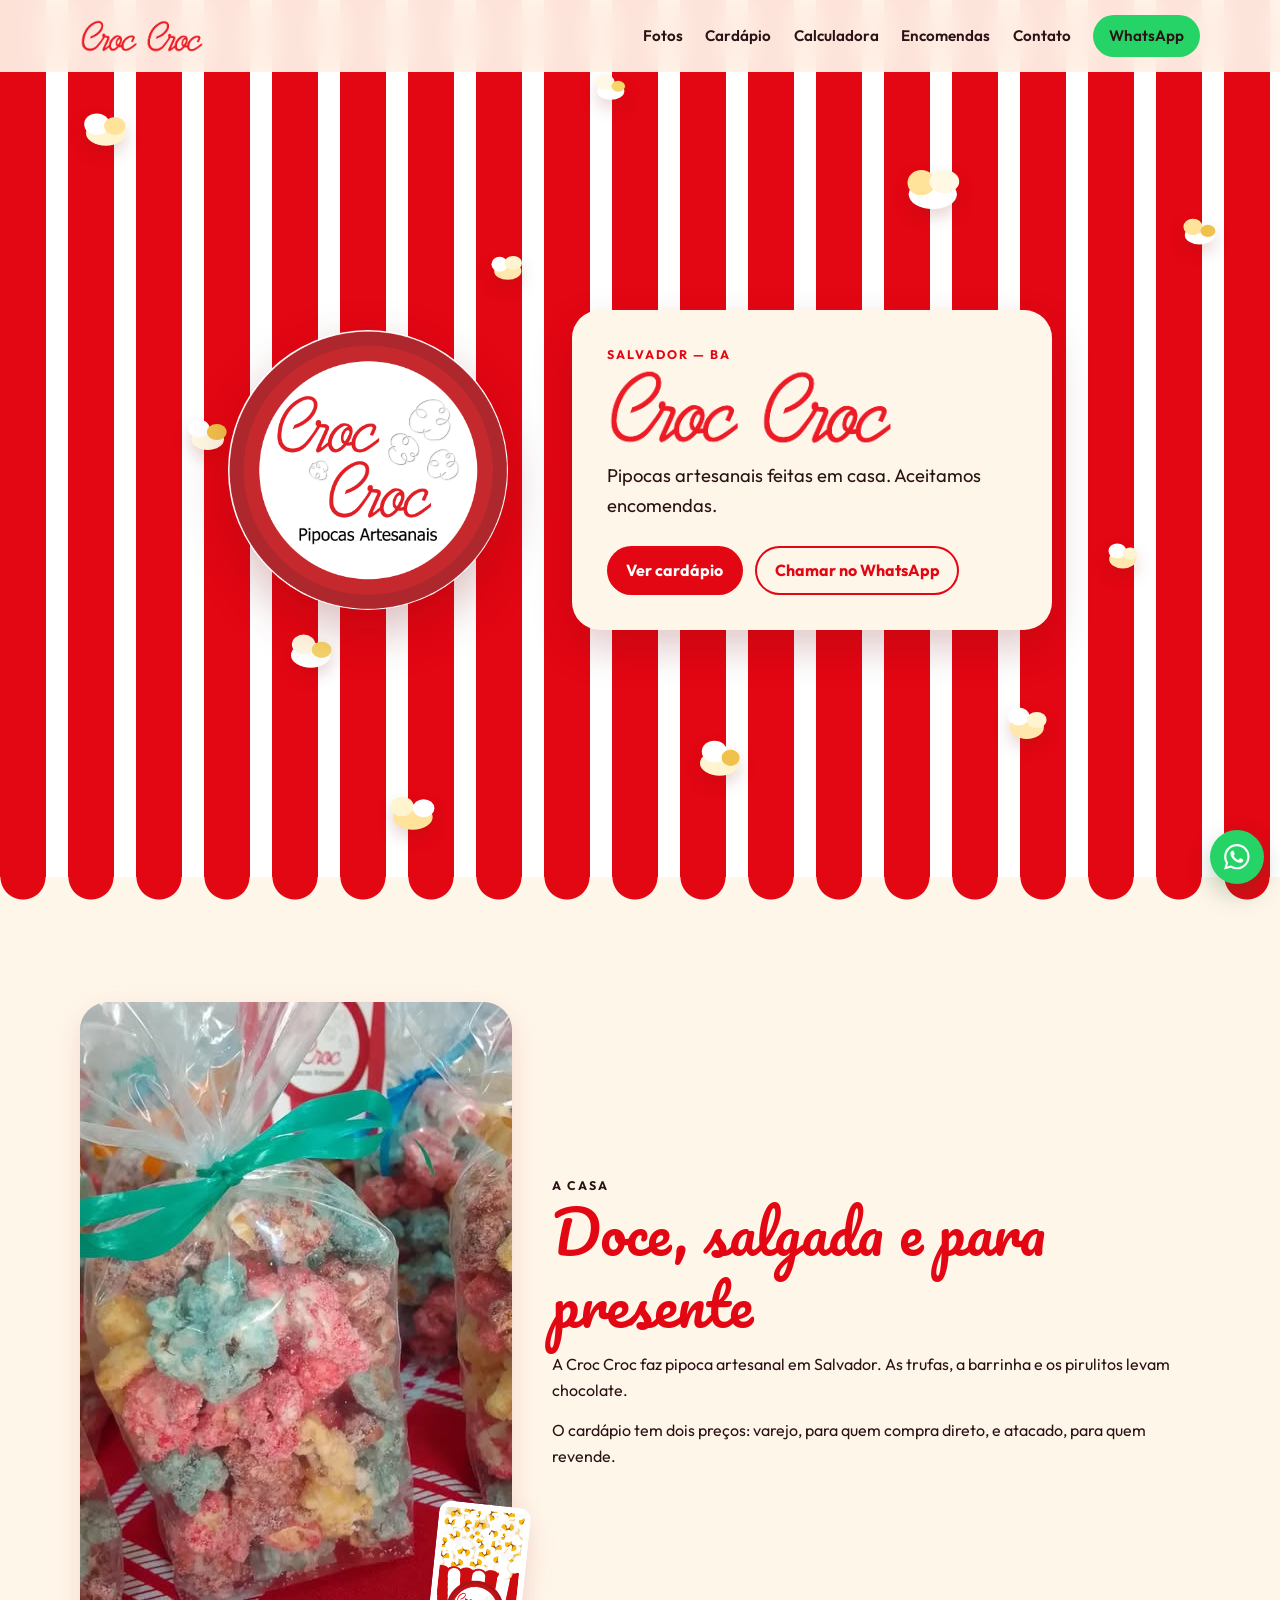
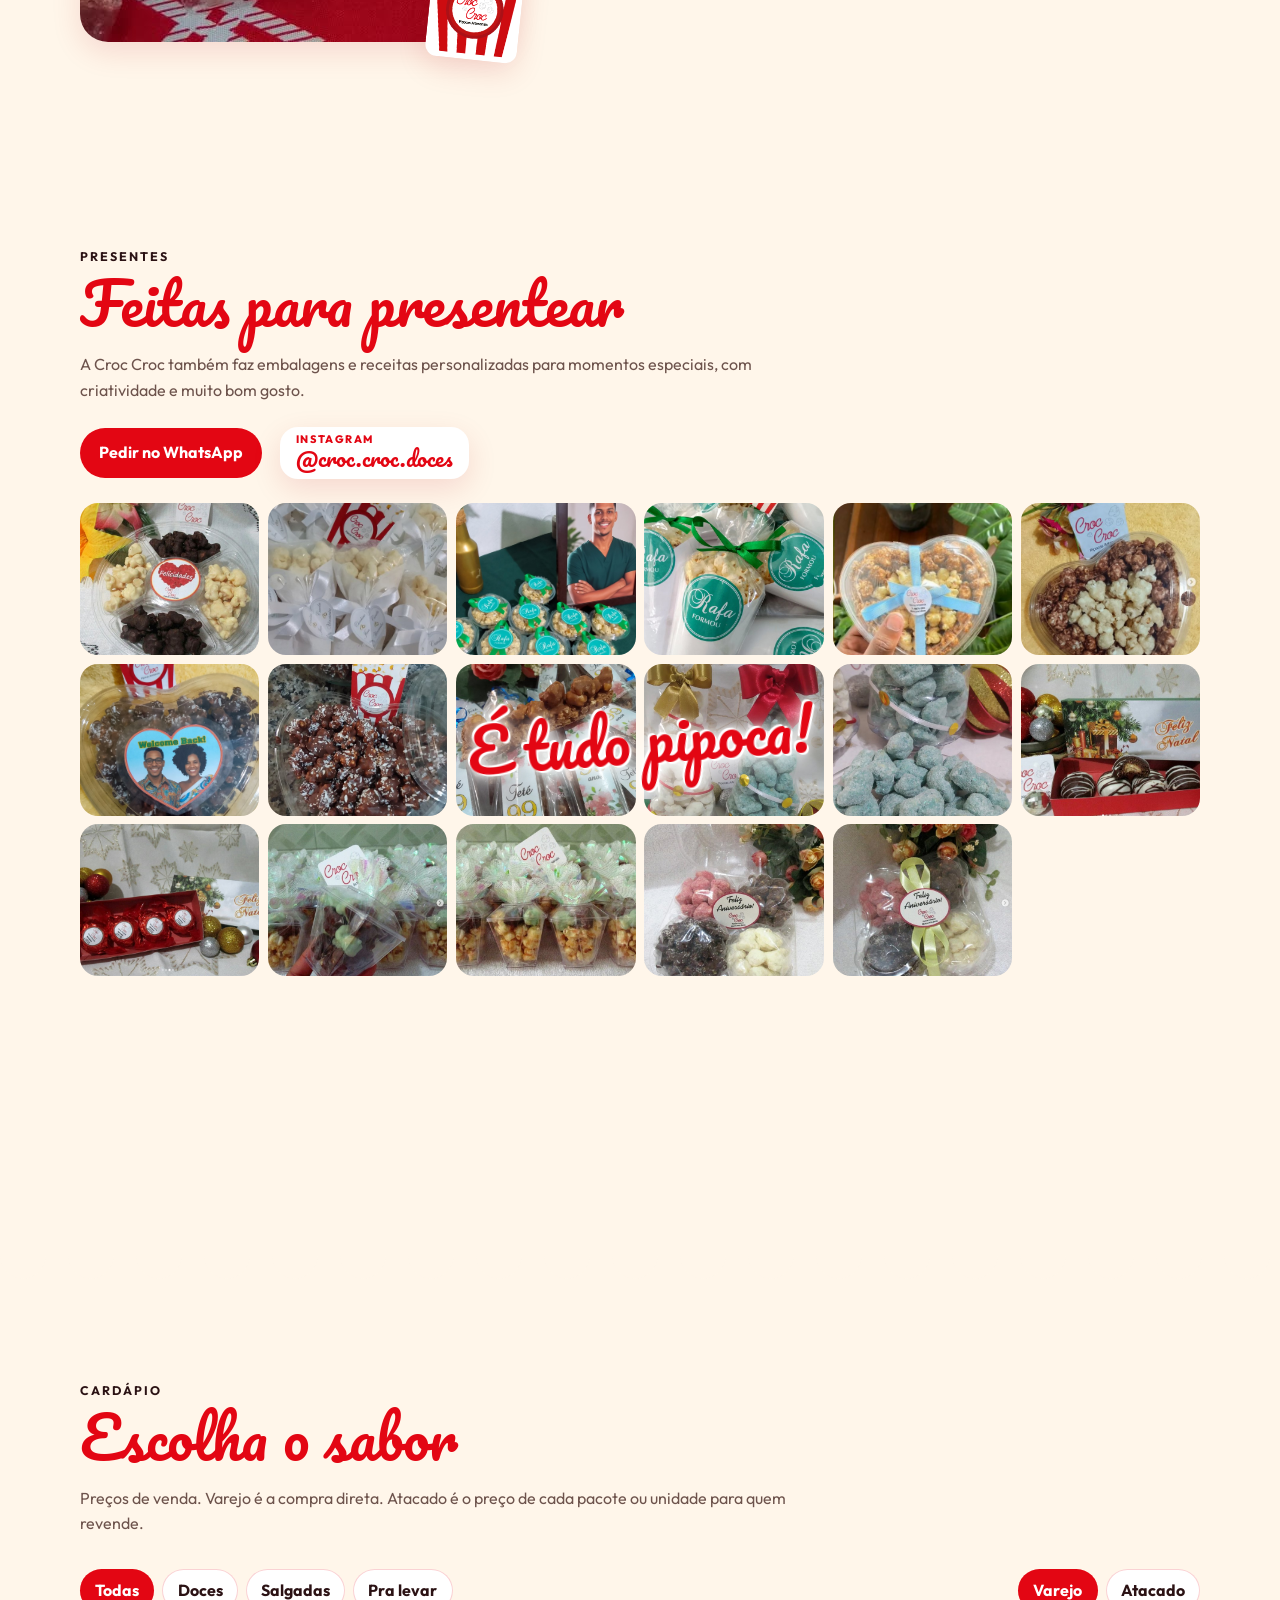
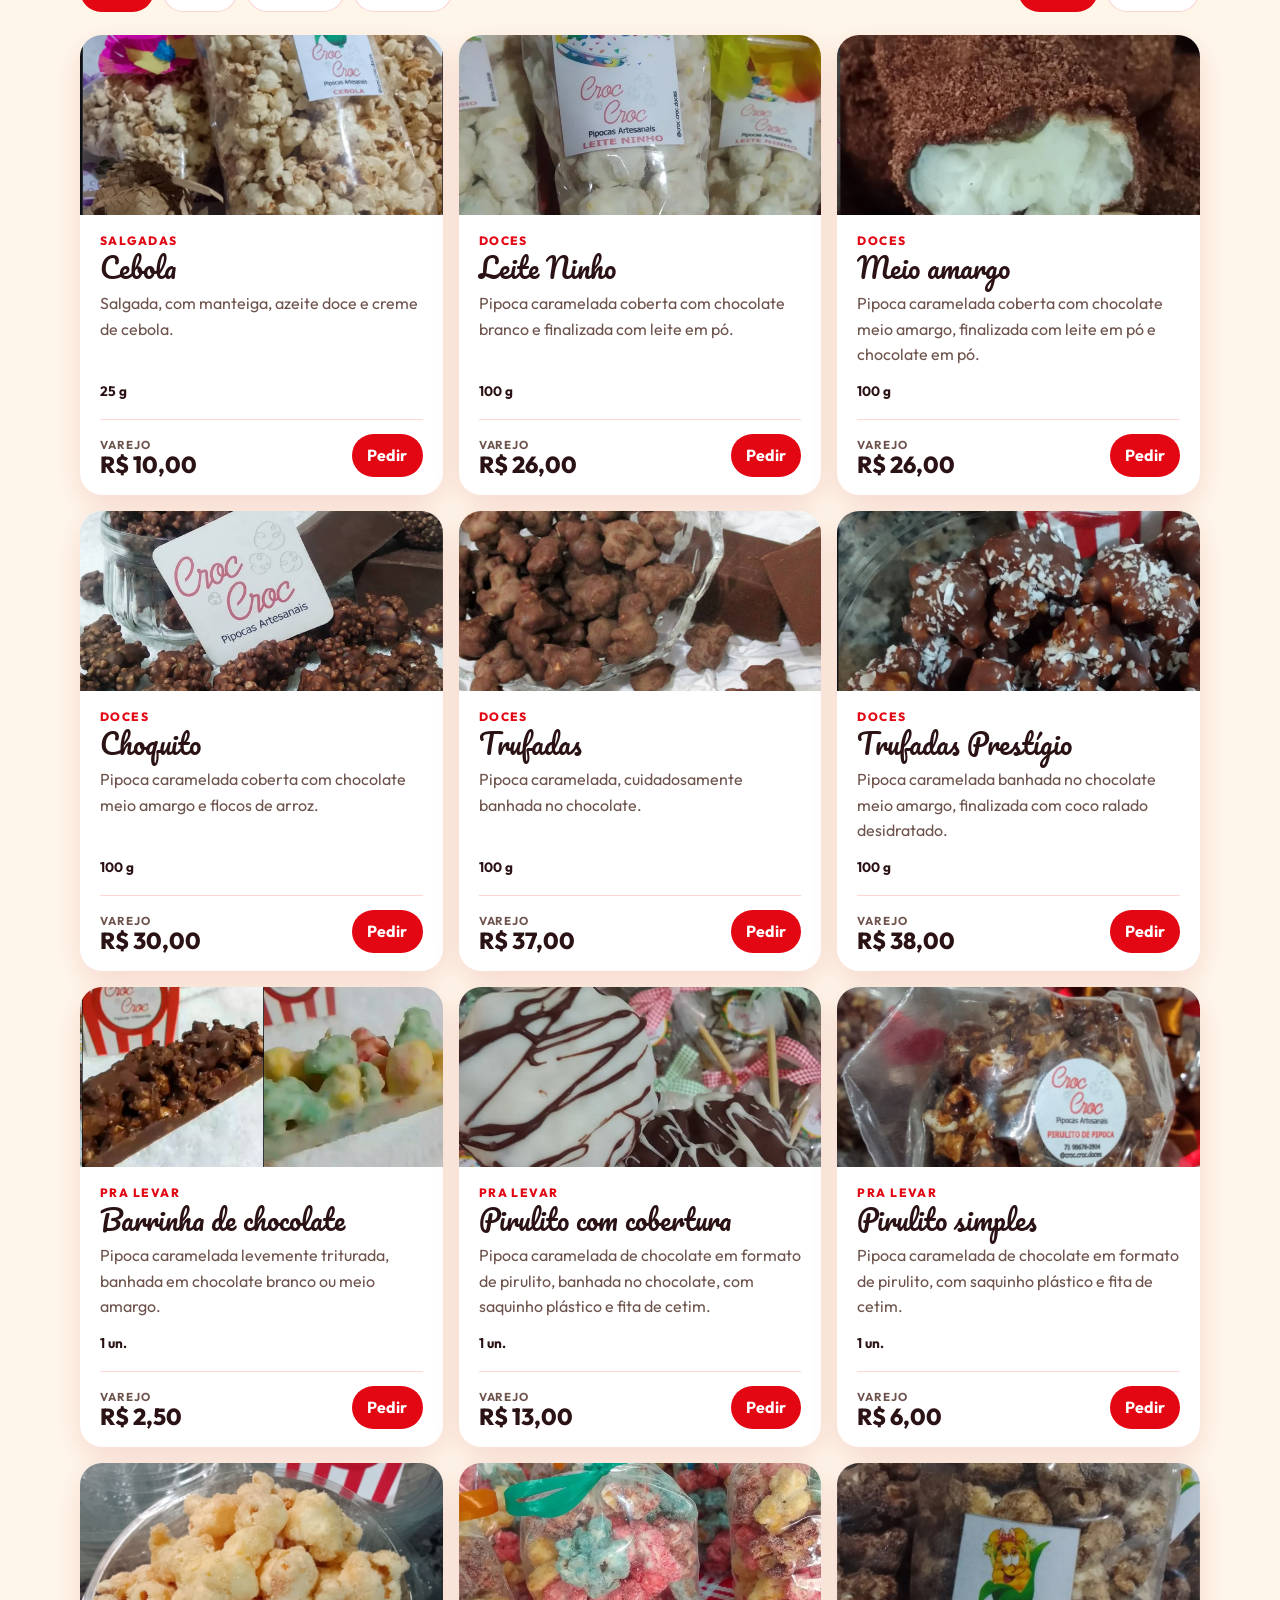
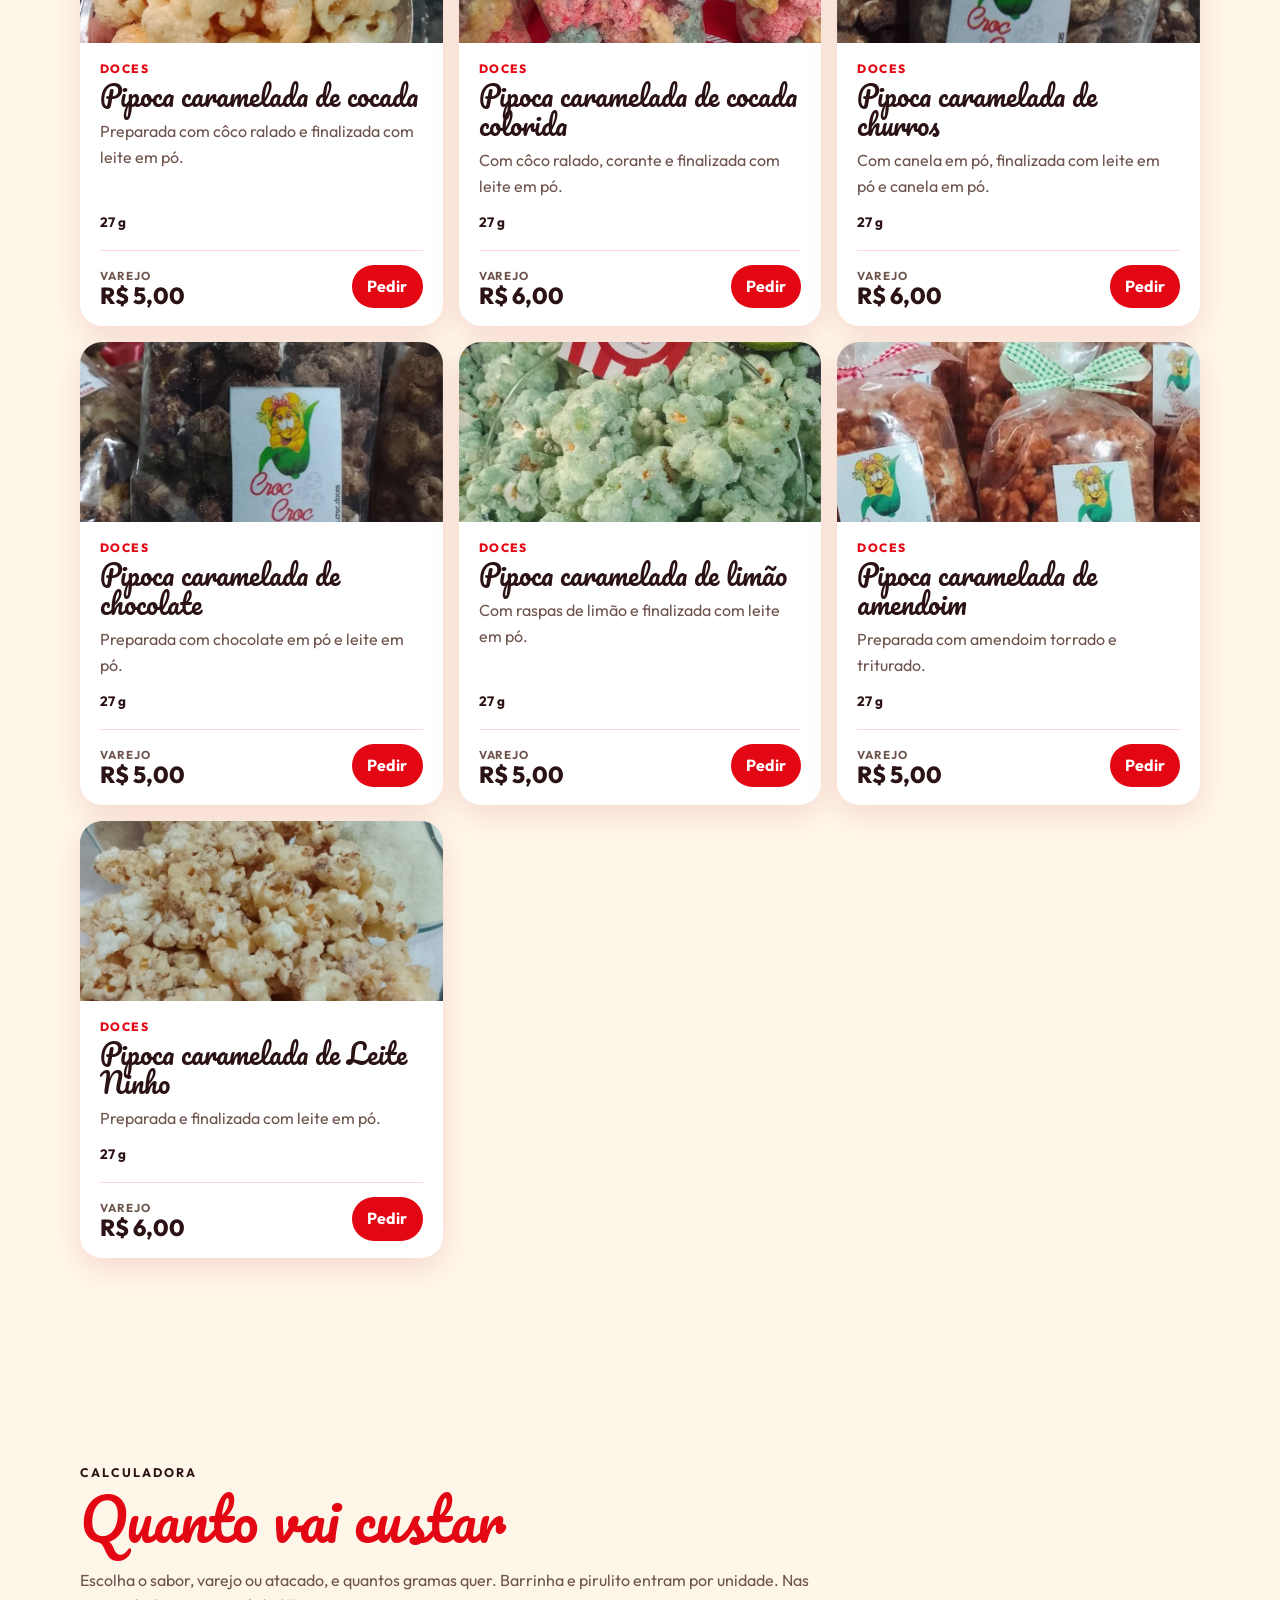
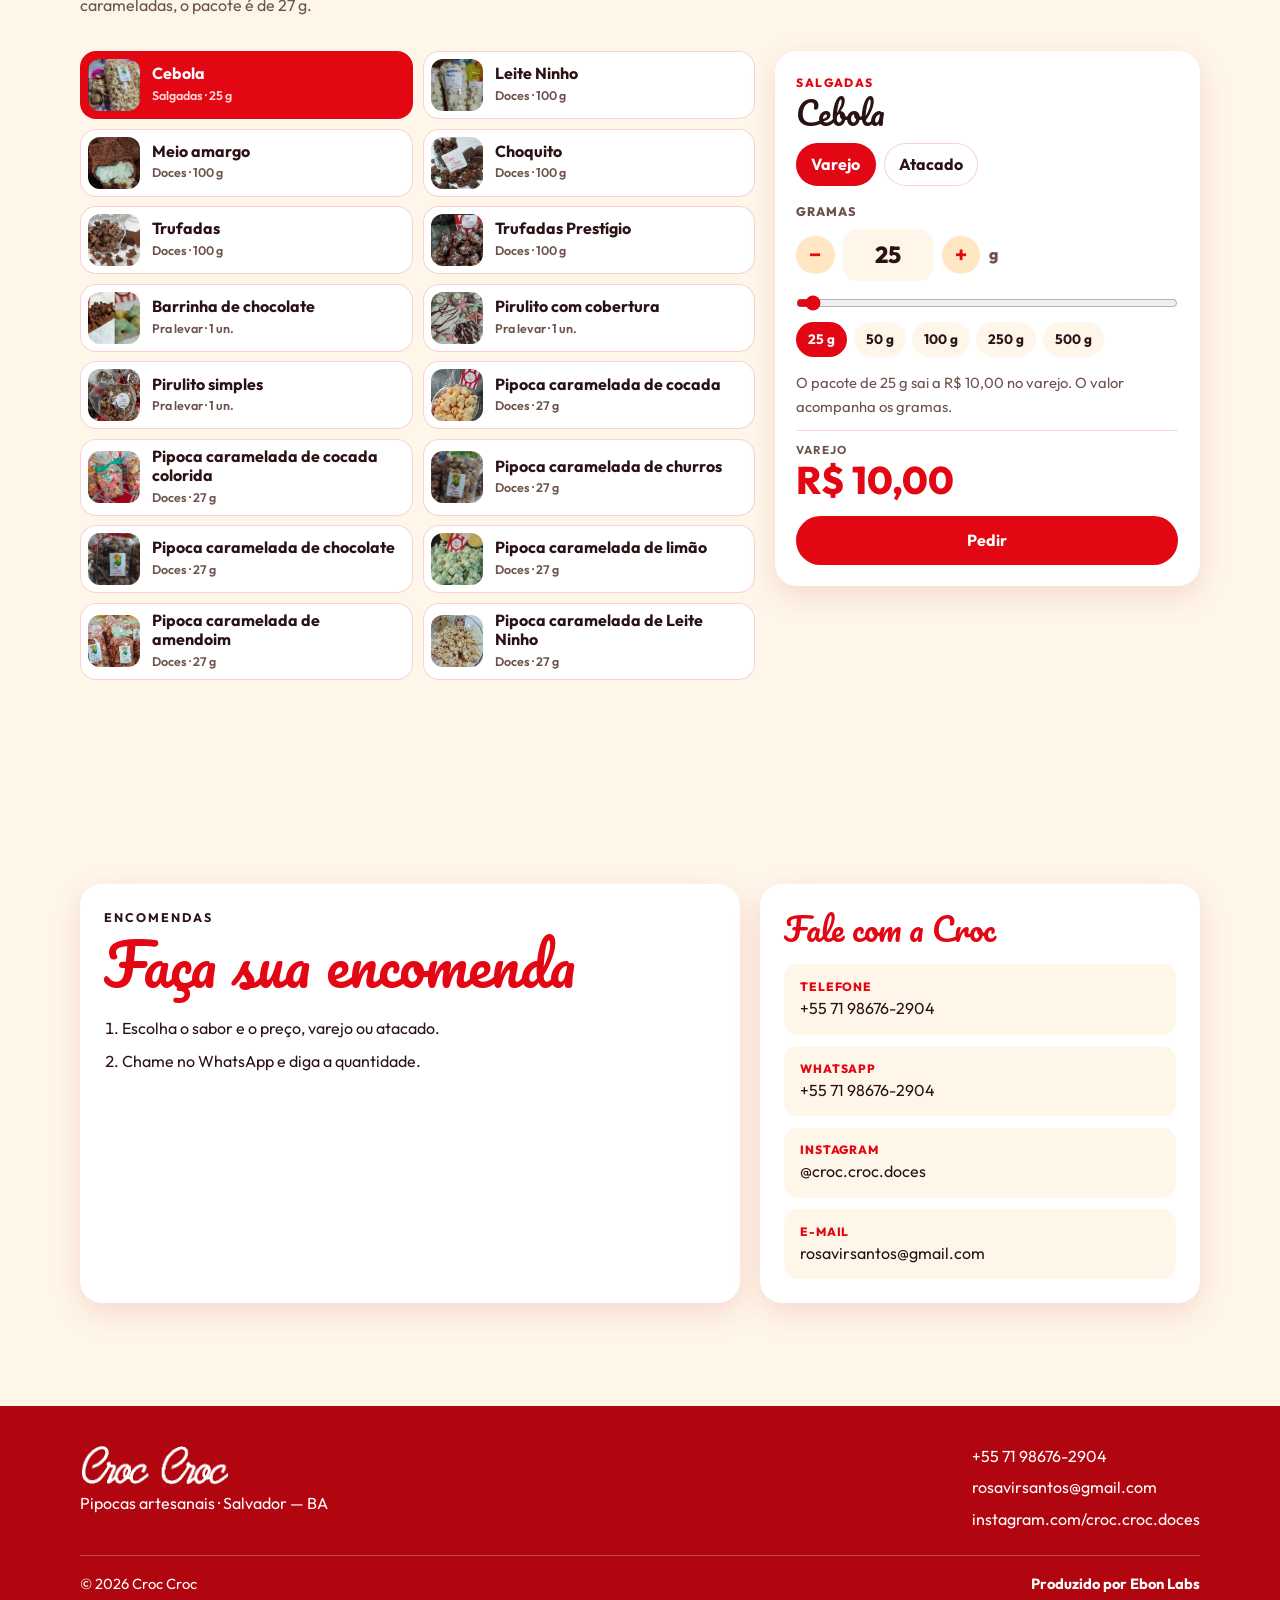
==== index.html @ b283f191 "feat: butter out adjustment" ====
<!DOCTYPE html>
<html lang="pt-BR">

<head>
    <meta charset="UTF-8">
    <meta name="viewport" content="width=device-width, initial-scale=1.0">
    <title>Croc Croc — Pipocas artesanais em Salvador</title>
    <meta name="description"
        content="Pipocas artesanais da Croc Croc em Salvador. Cardápio com varejo, atacado e encomendas.">
    <meta name="theme-color" content="#e30613">
    <meta property="og:title" content="Croc Croc — Pipocas artesanais">
    <meta property="og:description"
        content="Pipocas doces e salgadas, trufas, barrinha e pirulito. Encomendas em Salvador.">
    <meta property="og:image" content="assets/instagram/colorida.jpg">
    <meta property="og:locale" content="pt_BR">
    <link rel="icon" href="assets/logo.png" type="image/png">
    <link rel="preconnect" href="https://fonts.googleapis.com">
    <link rel="preconnect" href="https://fonts.gstatic.com" crossorigin>
    <link href="https://fonts.googleapis.com/css2?family=Outfit:wght@400;600;700;800&family=Pacifico&display=swap"
        rel="stylesheet">
    <link rel="stylesheet" href="css/style.css">
    <script type="application/ld+json">
  {
    "@context": "https://schema.org",
    "@type": "FoodEstablishment",
    "name": "Croc Croc",
    "description": "Pipocas artesanais em Salvador. Encomendas pelo WhatsApp.",
    "image": "assets/croc-croc-cartao-frente.png",
    "telephone": "+5571986762904",
    "email": "rosavirsantos@gmail.com",
    "servesCuisine": "Pipoca artesanal",
    "address": {
      "@type": "PostalAddress",
      "addressLocality": "Salvador",
      "addressRegion": "BA",
      "addressCountry": "BR"
    },
    "sameAs": ["https://www.instagram.com/croc.croc.doces/"]
  }
  </script>
</head>

<body>
    <a class="skip-link" href="#conteudo">Ir para o conteúdo</a>

    <header class="header">
        <nav class="nav container" aria-label="Principal">
            <a class="nav__logo" href="#topo">
                <img src="assets/logo-linha.png" alt="Croc Croc" width="311" height="86">
            </a>
            <button class="nav__toggle" type="button" aria-expanded="false" aria-controls="menu-nav"
                aria-label="Abrir menu">
                <span></span>
            </button>
            <ul class="nav__links" id="menu-nav">
                <li><a href="#fotos">Fotos</a></li>
                <li><a href="#cardapio">Cardápio</a></li>
                <li><a href="#calculadora">Calculadora</a></li>
                <li><a href="#encomendas">Encomendas</a></li>
                <li><a href="#contato">Contato</a></li>
                <li><a class="nav__cta" href="https://wa.me/5571986762904" target="_blank"
                        rel="noopener noreferrer">WhatsApp</a></li>
            </ul>
        </nav>
    </header>

    <main id="conteudo">
        <section class="hero" id="topo" aria-labelledby="hero-title">
            <div class="hero__stripes" data-parallax="0.18" aria-hidden="true"></div>
            <div class="hero__popcorn" aria-hidden="true">
                <svg class="kernel" style="left:6%;top:12%" viewBox="0 0 64 48">
                    <ellipse cx="32" cy="28" rx="22" ry="14" fill="#fff4d0" />
                    <ellipse cx="22" cy="18" rx="14" ry="12" fill="#fff" />
                    <ellipse cx="42" cy="20" rx="12" ry="10" fill="#ffe39a" />
                </svg>
                <svg class="kernel" style="left:22%;top:70%" viewBox="0 0 64 48">
                    <ellipse cx="32" cy="28" rx="22" ry="14" fill="#fff" />
                    <ellipse cx="24" cy="16" rx="13" ry="11" fill="#fff8e4" />
                    <ellipse cx="44" cy="22" rx="11" ry="9" fill="#f6d56a" />
                </svg>
                <svg class="kernel" style="left:38%;top:28%" viewBox="0 0 64 48">
                    <ellipse cx="32" cy="28" rx="20" ry="13" fill="#ffe7ad" />
                    <ellipse cx="20" cy="18" rx="12" ry="11" fill="#fff" />
                    <ellipse cx="40" cy="16" rx="13" ry="10" fill="#fff4d0" />
                </svg>
                <svg class="kernel" style="left:54%;top:82%" viewBox="0 0 64 48">
                    <ellipse cx="32" cy="28" rx="22" ry="14" fill="#fff4d0" />
                    <ellipse cx="26" cy="15" rx="14" ry="12" fill="#fff" />
                    <ellipse cx="44" cy="22" rx="10" ry="9" fill="#f0c14b" />
                </svg>
                <svg class="kernel" style="left:70%;top:18%" viewBox="0 0 64 48">
                    <ellipse cx="32" cy="28" rx="21" ry="13" fill="#fff" />
                    <ellipse cx="22" cy="18" rx="12" ry="11" fill="#ffe39a" />
                    <ellipse cx="42" cy="17" rx="13" ry="10" fill="#fff8e4" />
                </svg>
                <svg class="kernel" style="left:86%;top:60%" viewBox="0 0 64 48">
                    <ellipse cx="32" cy="28" rx="20" ry="14" fill="#ffe7ad" />
                    <ellipse cx="24" cy="16" rx="13" ry="11" fill="#fff" />
                    <ellipse cx="43" cy="20" rx="11" ry="9" fill="#fff4d0" />
                </svg>
                <svg class="kernel" style="left:14%;top:46%" viewBox="0 0 64 48">
                    <ellipse cx="32" cy="28" rx="18" ry="12" fill="#fff8e4" />
                    <ellipse cx="22" cy="16" rx="12" ry="10" fill="#fff" />
                    <ellipse cx="42" cy="20" rx="11" ry="9" fill="#f0c14b" />
                </svg>
                <svg class="kernel" style="left:30%;top:88%" viewBox="0 0 64 48">
                    <ellipse cx="32" cy="28" rx="22" ry="14" fill="#ffe39a" />
                    <ellipse cx="20" cy="16" rx="13" ry="11" fill="#fff4d0" />
                    <ellipse cx="44" cy="18" rx="12" ry="10" fill="#fff" />
                </svg>
                <svg class="kernel" style="left:46%;top:8%" viewBox="0 0 64 48">
                    <ellipse cx="32" cy="28" rx="20" ry="13" fill="#fff" />
                    <ellipse cx="24" cy="15" rx="14" ry="11" fill="#fff8e4" />
                    <ellipse cx="43" cy="21" rx="10" ry="8" fill="#f6d56a" />
                </svg>
                <svg class="kernel" style="left:62%;top:50%" viewBox="0 0 64 48">
                    <ellipse cx="32" cy="28" rx="21" ry="14" fill="#fff4d0" />
                    <ellipse cx="21" cy="17" rx="13" ry="11" fill="#fff" />
                    <ellipse cx="42" cy="19" rx="12" ry="9" fill="#ffe7ad" />
                </svg>
                <svg class="kernel" style="left:78%;top:78%" viewBox="0 0 64 48">
                    <ellipse cx="32" cy="28" rx="19" ry="13" fill="#ffe7ad" />
                    <ellipse cx="23" cy="16" rx="12" ry="10" fill="#fff" />
                    <ellipse cx="43" cy="20" rx="11" ry="9" fill="#fff4d0" />
                </svg>
                <svg class="kernel" style="left:92%;top:24%" viewBox="0 0 64 48">
                    <ellipse cx="32" cy="28" rx="22" ry="14" fill="#fff" />
                    <ellipse cx="22" cy="16" rx="14" ry="12" fill="#ffe39a" />
                    <ellipse cx="44" cy="22" rx="11" ry="9" fill="#f0c14b" />
                </svg>
            </div>
            <div class="container hero__layout">
                <img class="badge" src="assets/logo-marca.png" alt="" width="280" height="280">
                <div class="hero__copy">
                    <p class="eyebrow">Salvador — BA</p>
                    <h1 id="hero-title">
                        <img src="assets/logo-linha.png" alt="Croc Croc" width="311" height="86">
                    </h1>
                    <p class="hero__lead">Pipocas artesanais feitas em casa. Aceitamos encomendas.</p>
                    <div class="hero__actions">
                        <a class="btn" href="#cardapio">Ver cardápio</a>
                        <a class="btn btn--ghost" href="https://wa.me/5571986762904" target="_blank"
                            rel="noopener noreferrer">Chamar no WhatsApp</a>
                    </div>
                </div>
            </div>
        </section>

        <section class="section" id="casa" aria-labelledby="casa-title">
            <div class="container about">
                <figure class="about__photo reveal">
                    <img src="assets/instagram/colorida.jpg" width="640" height="640"
                        alt="Sacos de pipoca colorida com laços verde, laranja e dourado, sobre toalha vermelha.">
                    <img class="about__seal" src="assets/croc-croc-cartao-frente.png" width="142" height="255" alt="">
                </figure>
                <div class="reveal">
                    <p class="eyebrow">A casa</p>
                    <h2 class="section__title" id="casa-title">Doce, salgada e para presente</h2>
                    <p>A Croc Croc faz pipoca artesanal em Salvador. As trufas, a barrinha e os pirulitos levam
                        chocolate.</p>
                    <p>O cardápio tem dois preços: varejo, para quem compra direto, e atacado, para quem revende.</p>
                </div>
            </div>
        </section>

        <section class="section" id="fotos" aria-labelledby="fotos-title">
            <div class="container">
                <header class="reveal">
                    <p class="eyebrow">Presentes</p>
                    <h2 class="section__title" id="fotos-title">Feitas para presentear</h2>
                    <p class="section__desc">A Croc Croc também faz embalagens e receitas personalizadas para momentos
                        especiais, com criatividade e muito bom gosto.</p>
                </header>
                <div class="gift__bar reveal">
                    <a class="btn"
                        href="https://wa.me/5571986762904?text=Ol%C3%A1!%20Quero%20uma%20embalagem%20e%20uma%20receita%20personalizadas%20para%20um%20momento%20especial."
                        target="_blank" rel="noopener noreferrer">Pedir no WhatsApp</a>
                    <a class="gift__ig" href="https://www.instagram.com/croc.croc.doces/" target="_blank"
                        rel="noopener noreferrer"><span>Instagram</span>@croc.croc.doces</a>
                </div>
                <div class="gallery">
                    <p class="gallery__mark">É tudo pipoca!</p>
                    <button class="shot" type="button">
                        <img src="assets/instagram/presentes/bandeja-felicidades.jpg" width="600" height="584"
                            alt="Bandeja com pipocas brancas e de chocolate e o selo Felicidades.">
                    </button>
                    <button class="shot" type="button">
                        <img src="assets/instagram/presentes/camila.jpg" width="450" height="582"
                            alt="Sacos brancos de pipoca com laço e coração personalizado.">
                    </button>
                    <button class="shot" type="button">
                        <img src="assets/instagram/presentes/rafa-potes.jpg" width="900" height="900"
                            alt="Potes personalizados de formatura, com laço verde, ao lado de um porta-retrato.">
                    </button>
                    <button class="shot" type="button">
                        <img src="assets/instagram/presentes/rafa-cones.jpg" width="600" height="584"
                            alt="Cones de pipoca com laço verde e selo personalizado.">
                    </button>
                    <button class="shot" type="button">
                        <img src="assets/instagram/presentes/coracao-azul.jpg" width="412" height="530"
                            alt="Caixa de coração com fita azul e o adesivo da Croc Croc.">
                    </button>
                    <button class="shot" type="button">
                        <img src="assets/instagram/presentes/coracao-mesclado.jpg" width="480" height="584"
                            alt="Coração com pipoca branca e pipoca de chocolate.">
                    </button>
                    <button class="shot" type="button">
                        <img src="assets/instagram/presentes/welcome.jpg" width="900" height="900"
                            alt="Coração de pipoca de chocolate com coco e um adesivo de boas-vindas.">
                    </button>
                    <button class="shot" type="button">
                        <img src="assets/instagram/presentes/coco.jpg" width="600" height="584"
                            alt="Pote de pipoca de chocolate com coco ralado e o cartão da Croc Croc.">
                    </button>
                    <button class="shot" type="button">
                        <img src="assets/instagram/presentes/tete.jpg" width="600" height="584"
                            alt="Barrinhas de pipoca com amendoim em embalagem de aniversário.">
                    </button>
                    <button class="shot" type="button">
                        <img src="assets/instagram/presentes/arvores-natal.jpg" width="600" height="584"
                            alt="Árvores de pipoca branca e azul com laços de Natal.">
                    </button>
                    <button class="shot" type="button">
                        <img src="assets/instagram/presentes/pote-azul.jpg" width="600" height="584"
                            alt="Pote de pipoca azul com glitter, ao lado de bolas de Natal.">
                    </button>
                    <button class="shot" type="button">
                        <img src="assets/instagram/presentes/natal-aberta.jpg" width="600" height="434"
                            alt="Caixa de Natal aberta com trufas e o cartão da Croc Croc.">
                    </button>
                    <button class="shot" type="button">
                        <img src="assets/instagram/presentes/natal-caixa.png" width="600" height="450"
                            alt="Caixa de Natal com quatro embrulhos vermelhos e o cartão Feliz Natal.">
                    </button>
                    <button class="shot" type="button">
                        <img src="assets/instagram/presentes/copo-uva.jpg" width="600" height="584"
                            alt="Copinho com pipoca, uvas e um detalhe de chocolate.">
                    </button>
                    <button class="shot" type="button">
                        <img src="assets/instagram/presentes/copos-renda.jpg" width="600" height="584"
                            alt="Fileira de copinhos com renda e o cartão da Croc Croc.">
                    </button>
                    <button class="shot" type="button">
                        <img src="assets/instagram/presentes/aniversario-aberto.jpg" width="600" height="584"
                            alt="Bandeja de aniversário com quatro sabores de pipoca.">
                    </button>
                    <button class="shot" type="button">
                        <img src="assets/instagram/presentes/aniversario-laco.jpg" width="600" height="584"
                            alt="Bandeja de aniversário fechada com laço amarelo.">
                    </button>
                </div>
            </div>
        </section>

        <div class="band" aria-hidden="true">
            <div class="band__stripes" data-parallax="0.22"></div>
            <p class="band__text" data-parallax="-0.08">Pipocas Artesanais</p>
        </div>

        <section class="section" id="cardapio" aria-labelledby="cardapio-title">
            <div class="container">
                <header class="reveal">
                    <p class="eyebrow">Cardápio</p>
                    <h2 class="section__title" id="cardapio-title">Escolha o sabor</h2>
                    <p class="section__desc">Preços de venda. Varejo é a compra direta. Atacado é o preço de cada pacote
                        ou unidade para quem revende.</p>
                </header>
                <div class="menu-tools">
                    <div class="chips" id="menu-groups" role="group" aria-label="Filtrar sabores"></div>
                    <div class="tier" role="group" aria-label="Tipo de preço">
                        <button class="tier__btn is-active" type="button" data-tier="varejo"
                            aria-pressed="true">Varejo</button>
                        <button class="tier__btn" type="button" data-tier="atacado"
                            aria-pressed="false">Atacado</button>
                    </div>
                </div>
                <div class="menu-grid" id="menu-grid"></div>
                <noscript>
                    <ul>
                        <li>Cebola 25 g — varejo R$ 10,00, atacado R$ 8,00</li>
                        <li>Leite Ninho 100 g — varejo R$ 26,00, atacado R$ 17,00</li>
                        <li>Meio amargo 100 g — varejo R$ 26,00, atacado R$ 18,00</li>
                        <li>Choquito 100 g — varejo R$ 30,00, atacado R$ 20,00</li>
                        <li>Trufadas 100 g — varejo R$ 37,00, atacado R$ 25,00</li>
                        <li>Trufadas Prestígio 100 g — varejo R$ 38,00, atacado R$ 26,00</li>
                        <li>Barrinha de chocolate — varejo R$ 2,50, atacado R$ 1,50</li>
                        <li>Pirulito com cobertura — varejo R$ 13,00, atacado R$ 9,00</li>
                        <li>Pirulito simples — varejo R$ 6,00, atacado R$ 4,00</li>
                        <li>Pipoca caramelada de cocada — varejo 27 g R$ 5,00, atacado 200 g R$ 29,00</li>
                        <li>Pipoca caramelada de cocada colorida — varejo 27 g R$ 6,00, atacado 200 g R$ 29,00</li>
                        <li>Pipoca caramelada de churros — varejo 27 g R$ 6,00, atacado 200 g R$ 30,00</li>
                        <li>Pipoca caramelada de chocolate — varejo 27 g R$ 5,00, atacado 200 g R$ 29,00</li>
                        <li>Pipoca caramelada de limão — varejo 27 g R$ 5,00, atacado 200 g R$ 26,00</li>
                        <li>Pipoca caramelada de amendoim — varejo 27 g R$ 5,00, atacado 200 g R$ 28,00</li>
                        <li>Pipoca caramelada de Leite Ninho — varejo 27 g R$ 6,00, atacado 200 g R$ 27,00</li>
                    </ul>
                </noscript>
            </div>
        </section>

        <section class="section" id="calculadora" aria-labelledby="calculadora-title">
            <div class="container">
                <header class="reveal">
                    <p class="eyebrow">Calculadora</p>
                    <h2 class="section__title" id="calculadora-title">Quanto vai custar</h2>
                    <p class="section__desc">Escolha o sabor, varejo ou atacado, e quantos gramas quer. Barrinha e
                        pirulito entram por unidade. Nas carameladas, o pacote é de 27 g.</p>
                </header>
                <div class="calc reveal">
                    <div class="calc__flavors" id="calc-flavors" role="radiogroup" aria-label="Sabor"></div>
                    <div class="calc__panel">
                        <p class="calc__group" id="calc-group"></p>
                        <h3 class="calc__name" id="calc-name"></h3>
                        <div class="tier calc__switch" role="group" aria-label="Tipo de preço">
                            <button class="tier__btn is-active" type="button" data-calc-tier="varejo"
                                aria-pressed="true">Varejo</button>
                            <button class="tier__btn" type="button" data-calc-tier="atacado"
                                aria-pressed="false">Atacado</button>
                        </div>
                        <label class="calc__label" id="calc-amount-label" for="calc-amount">Gramas</label>
                        <div class="calc__amount">
                            <button class="calc__step" id="calc-minus" type="button" aria-label="Diminuir">−</button>
                            <input id="calc-amount" type="number" inputmode="numeric" min="1" max="1000" value="25"
                                required>
                            <button class="calc__step" id="calc-plus" type="button" aria-label="Aumentar">+</button>
                            <span class="calc__unit" id="calc-unit">g</span>
                        </div>
                        <input class="calc__range" id="calc-range" type="range" min="1" max="1000" value="25"
                            aria-label="Gramas">
                        <div class="calc__presets" id="calc-presets"></div>
                        <p class="calc__ref" id="calc-ref"></p>
                        <p class="calc__price" id="calc-price" aria-live="polite"><span class="menu-card__tier"
                                id="calc-tier-label">Varejo</span><span id="calc-price-value"></span></p>
                        <a class="btn calc__order is-disabled" id="calc-order" target="_blank" rel="noopener noreferrer"
                            aria-disabled="true">Pedir</a>
                    </div>
                </div>
            </div>
        </section>

        <section class="section" id="encomendas" aria-labelledby="encomendas-title">
            <div class="container order">
                <article class="order__panel reveal">
                    <p class="eyebrow">Encomendas</p>
                    <h2 class="section__title" id="encomendas-title">Faça sua encomenda</h2>
                    <ol class="order__steps">
                        <li>Escolha o sabor e o preço, varejo ou atacado.</li>
                        <li>Chame no WhatsApp e diga a quantidade.</li>
                    </ol>
                </article>
                <article class="contact-card reveal">
                    <h3 class="section__title" style="font-size:2rem">Fale com a Croc</h3>
                    <ul class="contact-list">
                        <li><a href="tel:+5571986762904"><span>Telefone</span>+55 71 98676-2904</a></li>
                        <li><a href="https://wa.me/5571986762904" target="_blank"
                                rel="noopener noreferrer"><span>WhatsApp</span>+55 71 98676-2904</a></li>
                        <li><a href="https://www.instagram.com/croc.croc.doces/" target="_blank"
                                rel="noopener noreferrer"><span>Instagram</span>@croc.croc.doces</a></li>
                        <li><a href="mailto:rosavirsantos@gmail.com"><span>E-mail</span>rosavirsantos@gmail.com</a></li>
                    </ul>
                </article>
            </div>
        </section>
    </main>

    <footer class="footer" id="contato">
        <div class="container footer__grid">
            <div>
                <p class="footer__name">
                    <img src="assets/logo-linha.png" alt="Croc Croc" width="311" height="86">
                </p>
                <p>Pipocas artesanais · Salvador — BA</p>
            </div>
            <div class="footer__links">
                <a href="tel:+5571986762904">+55 71 98676-2904</a>
                <a href="mailto:rosavirsantos@gmail.com">rosavirsantos@gmail.com</a>
                <a href="https://www.instagram.com/croc.croc.doces/" target="_blank"
                    rel="noopener noreferrer">instagram.com/croc.croc.doces</a>
            </div>
        </div>
        <div class="container footer__base">
            <p>© <span id="year"></span> Croc Croc</p>
            <p class="footer__credit">Produzido por <a href="mailto:ebonlabs@gmail.com">Ebon Labs</a></p>
        </div>
    </footer>

    <a class="whatsapp" href="https://wa.me/5571986762904" target="_blank" rel="noopener noreferrer"
        aria-label="Abrir WhatsApp da Croc Croc">
        <svg viewBox="0 0 24 24" aria-hidden="true">
            <path
                d="M17.472 14.382c-.297-.149-1.758-.867-2.03-.967-.273-.099-.471-.148-.67.15-.197.297-.767.966-.94 1.164-.173.199-.347.223-.644.075-.297-.15-1.255-.463-2.39-1.475-.883-.788-1.48-1.761-1.653-2.059-.173-.297-.018-.458.13-.606.134-.133.298-.347.446-.52.149-.174.198-.298.298-.497.099-.198.05-.371-.025-.52-.075-.149-.669-1.612-.916-2.207-.242-.579-.487-.5-.669-.51-.173-.008-.371-.01-.57-.01-.198 0-.52.074-.792.372-.272.297-1.04 1.016-1.04 2.479 0 1.462 1.065 2.875 1.213 3.074.149.198 2.096 3.2 5.077 4.487.709.306 1.262.489 1.694.625.712.227 1.36.195 1.871.118.571-.085 1.758-.719 2.006-1.413.248-.694.248-1.289.173-1.413-.074-.124-.272-.198-.57-.347m-5.421 7.403h-.004a9.87 9.87 0 0 1-5.031-1.378l-.361-.214-3.741.982.998-3.648-.235-.374a9.86 9.86 0 0 1-1.51-5.26c.001-5.45 4.436-9.884 9.888-9.884 2.64 0 5.122 1.03 6.988 2.898a9.825 9.825 0 0 1 2.893 6.994c-.003 5.45-4.435 9.884-9.885 9.884m8.413-18.297A11.815 11.815 0 0 0 12.05 0C5.495 0 .16 5.335.157 11.892c0 2.096.547 4.142 1.588 5.945L.057 24l6.305-1.654a11.882 11.882 0 0 0 5.683 1.448h.005c6.554 0 11.89-5.335 11.893-11.893a11.821 11.821 0 0 0-3.48-8.413" />
        </svg>
    </a>

    <dialog class="photo-modal" id="photo-modal" aria-label="Foto ampliada">
        <button class="photo-modal__close" type="button" aria-label="Fechar foto">
            <span aria-hidden="true">×</span>
        </button>
        <img alt="">
    </dialog>

    <script src="js/main.js" defer></script>
</body>

</html>
---- css/style.css ----
:root {
  --red: #e30613;
  --red-deep: #b10510;
  --red-soft: #ffd7d4;
  --cream: #fff6ea;
  --cream-deep: #ffe7c4;
  --popcorn: #fff4d0;
  --kernel: #f0c14b;
  --ink: #2b1214;
  --muted: #6d534c;
  --white: #ffffff;
  --shadow: 0 10px 30px rgba(177, 5, 16, 0.12);
  --radius: 22px;
  --font: 'Outfit', system-ui, sans-serif;
  --script: 'Pacifico', cursive;
  --ease: 0.45s cubic-bezier(0.22, 1, 0.36, 1);
}

*,
*::before,
*::after {
  box-sizing: border-box;
  margin: 0;
  padding: 0;
}

html {
  scroll-behavior: smooth;
}

body {
  font-family: var(--font);
  color: var(--ink);
  background: var(--cream);
  line-height: 1.6;
  overflow-x: hidden;
}

body.nav-open {
  overflow: hidden;
}

img {
  max-width: 100%;
  display: block;
}

a {
  color: inherit;
  text-decoration: none;
}

button,
a {
  -webkit-tap-highlight-color: transparent;
}

.skip-link {
  position: absolute;
  left: 1rem;
  top: -4rem;
  background: var(--ink);
  color: var(--white);
  padding: 0.7rem 1rem;
  border-radius: 999px;
  z-index: 20;
}

.skip-link:focus {
  top: 1rem;
}

:focus-visible {
  outline: 3px solid var(--kernel);
  outline-offset: 3px;
}

.container {
  width: min(1120px, calc(100% - 2rem));
  margin-inline: auto;
}

.header {
  position: fixed;
  inset: 0 0 auto;
  z-index: 10;
  transition: box-shadow var(--ease);
}

.header::before {
  content: '';
  position: absolute;
  inset: 0;
  z-index: -1;
  background: rgba(255, 246, 234, 0.92);
  backdrop-filter: blur(14px);
}

.header.scrolled {
  box-shadow: 0 1px 0 rgba(227, 6, 19, 0.16);
}

.nav {
  display: flex;
  align-items: center;
  justify-content: space-between;
  min-height: 4.5rem;
}

.nav__logo {
  position: relative;
  z-index: 2;
  display: flex;
  align-items: center;
}

.nav__logo img {
  display: block;
  height: 2.15rem;
  width: auto;
}

.nav__links {
  display: flex;
  align-items: center;
  gap: 1.4rem;
  list-style: none;
}

.nav__links a {
  color: var(--ink);
  font-weight: 600;
  font-size: 0.95rem;
}

.nav__cta,
.btn {
  display: inline-flex;
  align-items: center;
  justify-content: center;
  border: 0;
  border-radius: 999px;
  padding: 0.75rem 1.2rem;
  background: var(--red);
  color: var(--white);
  font: inherit;
  font-weight: 700;
  cursor: pointer;
  transition: transform var(--ease), background var(--ease);
}

.nav__cta {
  padding: 0.55rem 1rem;
  background: #25d366;
}

.btn:hover {
  transform: translateY(-2px);
  background: var(--red-deep);
}

.nav__cta:hover {
  transform: translateY(-2px);
  background: #1ebe5d;
}

.btn--ghost {
  background: transparent;
  color: var(--white);
  box-shadow: inset 0 0 0 2px var(--white);
}

.btn--ghost:hover {
  background: var(--white);
  color: var(--red);
}

.nav__toggle {
  display: none;
  width: 2.6rem;
  height: 2.6rem;
  border: 0;
  background: transparent;
  position: relative;
  z-index: 2;
}

.nav__toggle span,
.nav__toggle span::before,
.nav__toggle span::after {
  content: '';
  position: absolute;
  left: 0.45rem;
  width: 1.5rem;
  height: 2px;
  background: var(--ink);
  transition: transform var(--ease), opacity var(--ease);
}

.nav__toggle.open span {
  background: transparent;
}

.nav__toggle.open span::before {
  transform: translateY(7px) rotate(45deg);
}

.nav__toggle.open span::after {
  transform: translateY(-7px) rotate(-45deg);
}

.nav__toggle span {
  top: 1.25rem;
}

.nav__toggle span::before {
  top: -7px;
}

.nav__toggle span::after {
  top: 7px;
}

.hero {
  position: relative;
  min-height: 100vh;
  min-height: 100dvh;
  display: grid;
  place-items: center;
  overflow: hidden;
  padding: 7rem 0 4.5rem;
}

.hero__stripes,
.band__stripes {
  position: absolute;
  inset: -12% 0;
  background: repeating-linear-gradient(90deg,
      var(--red) 0 46px,
      #fff 46px 68px);
}

.hero::after,
.band::after {
  content: "";
  position: absolute;
  left: 0;
  right: 0;
  bottom: 0;
  height: 23px;
  z-index: 0;
  pointer-events: none;
  background: radial-gradient(circle 23px at 23px 0, transparent 22px, var(--cream) 23px);
  background-size: 68px 23px;
  background-repeat: repeat-x;
}

.hero__popcorn {
  position: absolute;
  inset: 0;
  pointer-events: none;
  z-index: 1;
  overflow: hidden;
}

.kernel {
  position: absolute;
  width: clamp(2.2rem, 4.5vw, 4rem);
  height: auto;
  filter: drop-shadow(0 8px 8px rgba(120, 20, 10, 0.18));
  animation: drift-a 20s ease-in-out infinite;
}

.kernel:nth-child(4n + 2) {
  animation-name: drift-b;
  animation-duration: 24s;
}

.kernel:nth-child(4n + 3) {
  animation-name: drift-c;
  animation-duration: 18s;
}

.kernel:nth-child(4n) {
  animation-name: drift-d;
  animation-duration: 26s;
}

.kernel:nth-child(n + 5) {
  animation-delay: -7s;
}

.kernel:nth-child(n + 9) {
  animation-delay: -13s;
}

.kernel:nth-child(3n) {
  width: clamp(1.7rem, 3.4vw, 2.8rem);
}

.kernel:nth-child(5n) {
  width: clamp(2.8rem, 6vw, 4.6rem);
}

@keyframes drift-a {
  0% {
    left: -4%;
    top: 6%;
    rotate: -12deg;
  }

  25% {
    left: 72%;
    top: 78%;
    rotate: 10deg;
  }

  50% {
    left: 86%;
    top: 8%;
    rotate: -6deg;
  }

  75% {
    left: 8%;
    top: 88%;
    rotate: 14deg;
  }

  100% {
    left: -4%;
    top: 6%;
    rotate: -12deg;
  }
}

@keyframes drift-b {
  0% {
    left: 40%;
    top: -6%;
    rotate: 8deg;
  }

  25% {
    left: 4%;
    top: 62%;
    rotate: -14deg;
  }

  50% {
    left: 80%;
    top: 42%;
    rotate: 6deg;
  }

  75% {
    left: 28%;
    top: 92%;
    rotate: -8deg;
  }

  100% {
    left: 40%;
    top: -6%;
    rotate: 8deg;
  }
}

@keyframes drift-c {
  0% {
    left: 92%;
    top: 70%;
    rotate: 16deg;
  }

  25% {
    left: 10%;
    top: 4%;
    rotate: -10deg;
  }

  50% {
    left: 48%;
    top: 84%;
    rotate: 8deg;
  }

  75% {
    left: 84%;
    top: 22%;
    rotate: -16deg;
  }

  100% {
    left: 92%;
    top: 70%;
    rotate: 16deg;
  }
}

@keyframes drift-d {
  0% {
    left: 18%;
    top: 40%;
    rotate: -6deg;
  }

  25% {
    left: 90%;
    top: 12%;
    rotate: 12deg;
  }

  50% {
    left: 60%;
    top: 90%;
    rotate: -12deg;
  }

  75% {
    left: -6%;
    top: 18%;
    rotate: 4deg;
  }

  100% {
    left: 18%;
    top: 40%;
    rotate: -6deg;
  }
}

.hero__layout {
  position: relative;
  z-index: 1;
  display: grid;
  grid-template-columns: auto auto;
  justify-content: center;
  gap: clamp(1.5rem, 5vw, 4rem);
  align-items: center;
}

.badge {
  width: min(280px, 70vw);
  height: auto;
  aspect-ratio: 1;
  border-radius: 50%;
  object-fit: cover;
  background: var(--white);
  box-shadow: 0 20px 50px rgba(120, 8, 12, 0.28);
  transition: translate 0.35s ease;
}

.hero__copy {
  max-width: 30rem;
  background: var(--cream);
  color: var(--ink);
  border-radius: 28px;
  padding: clamp(1.4rem, 3vw, 2.2rem);
  box-shadow: 0 18px 40px rgba(120, 8, 12, 0.22);
}

.hero__copy .eyebrow {
  color: var(--red);
}

.hero__copy .btn--ghost {
  color: var(--red);
  box-shadow: inset 0 0 0 2px var(--red);
}

.hero__copy .btn--ghost:hover {
  background: var(--red);
  color: var(--white);
}

.eyebrow {
  letter-spacing: 0.16em;
  text-transform: uppercase;
  font-size: 0.78rem;
  font-weight: 700;
}

.hero h1 {
  margin: 0.15rem 0 0.9rem;
}

.hero h1 img {
  display: block;
  width: min(100%, 18rem);
  height: auto;
}

.hero__lead {
  font-size: 1.15rem;
  max-width: 38ch;
  margin-bottom: 1.6rem;
}

.hero__actions {
  display: flex;
  flex-wrap: wrap;
  gap: 0.8rem;
}

.section {
  padding: clamp(4rem, 8vw, 6.5rem) 0;
}

.section__title {
  font-family: var(--script);
  font-size: clamp(2.4rem, 5vw, 3.6rem);
  font-weight: 400;
  line-height: 1.25;
  color: var(--red);
  margin-bottom: 0.8rem;
}

.section__desc {
  max-width: 46rem;
  color: var(--muted);
  margin-top: 0.8rem;
}

.about {
  display: grid;
  grid-template-columns: 0.8fr 1.2fr;
  gap: 2.5rem;
  align-items: center;
}

.about__photo {
  position: relative;
  margin: 0;
}

.about__photo img {
  width: 100%;
  aspect-ratio: 1;
  object-fit: cover;
  border-radius: 28px;
  box-shadow: var(--shadow);
}

.about__seal {
  position: absolute !important;
  width: 92px !important;
  height: auto !important;
  aspect-ratio: auto !important;
  right: -12px;
  bottom: -18px;
  border-radius: 12px !important;
  background: var(--white);
  padding: 0.35rem;
  transform: rotate(6deg);
}

.gift__bar {
  display: flex;
  flex-wrap: wrap;
  align-items: center;
  gap: 0.85rem 1.1rem;
  margin-top: 1.5rem;
}

.gift__ig {
  display: flex;
  flex-direction: column;
  gap: 0.1rem;
  background: var(--white);
  color: var(--red);
  border-radius: 18px;
  padding: 0.45rem 1rem 0.55rem;
  box-shadow: var(--shadow);
  font-family: var(--script);
  font-size: 1.35rem;
  line-height: 1.05;
}

.gift__ig span {
  font-family: var(--font);
  font-size: 0.68rem;
  font-weight: 800;
  letter-spacing: 0.14em;
  text-transform: uppercase;
}

.gallery {
  position: relative;
  display: grid;
  grid-template-columns: repeat(6, 1fr);
  grid-auto-rows: 9.5rem;
  gap: 0.55rem;
  margin-top: 1.5rem;
}

.gallery__mark {
  position: absolute;
  left: 50%;
  top: 50%;
  z-index: 2;
  margin: 0;
  transform: translate(-50%, -50%) rotate(-4deg);
  pointer-events: none;
  color: var(--red);
  font-family: var(--script);
  font-size: clamp(2.1rem, 4.6vw, 3.8rem);
  line-height: 0.95;
  text-align: center;
  white-space: nowrap;
  text-shadow:
    0 0 10px #fff,
    0 0 22px #fff,
    2px 2px 0 #fff,
    -2px -2px 0 #fff,
    0 10px 24px rgba(255, 255, 255, 0.85);
  animation: pipoca-bounce 2.4s ease-in-out infinite;
}

@keyframes pipoca-bounce {
  0%,
  100% {
    transform: translate(-50%, -50%) rotate(-4deg);
  }

  42% {
    transform: translate(-50%, calc(-50% - 12px)) rotate(-4deg);
  }

  62% {
    transform: translate(-50%, calc(-50% + 3px)) rotate(-4deg);
  }

  78% {
    transform: translate(-50%, calc(-50% - 6px)) rotate(-4deg);
  }
}

.shot {
  position: relative;
  margin: 0;
  overflow: hidden;
  border-radius: 18px;
  background: var(--cream-deep);
  min-height: 0;
  min-width: 0;
  border: 0;
  padding: 0;
  font: inherit;
  color: inherit;
  cursor: zoom-in;
}

.photo-modal {
  width: max-content;
  max-width: calc(100vw - 1.5rem);
  max-height: calc(100dvh - 1.5rem);
  margin: auto;
  padding: 0.55rem;
  border: 0;
  border-radius: 22px;
  background: var(--white);
  box-shadow: 0 24px 70px rgba(43, 18, 20, 0.4);
}

.photo-modal::backdrop {
  background: rgba(43, 18, 20, 0.78);
}

.photo-modal img {
  display: block;
  width: auto;
  height: auto;
  max-width: calc(100vw - 2.6rem);
  max-height: calc(100dvh - 3.2rem);
  object-fit: contain;
  border-radius: 16px;
  background: var(--cream);
}

.photo-modal__close {
  position: absolute;
  top: 0.9rem;
  right: 0.9rem;
  z-index: 1;
  width: 2.5rem;
  height: 2.5rem;
  border: 0;
  border-radius: 50%;
  background: var(--red);
  color: var(--white);
  font-size: 1.7rem;
  line-height: 1;
  cursor: pointer;
  box-shadow: 0 8px 18px rgba(177, 5, 16, 0.28);
}

.shot img {
  width: 100%;
  height: 100%;
  object-fit: cover;
  display: block;
}

.about p+p {
  margin-top: 0.9rem;
}

.band {
  position: relative;
  height: 200px;
  overflow: hidden;
  display: grid;
  place-items: center;
}

.band__text {
  position: relative;
  z-index: 1;
  color: var(--white);
  font-family: var(--script);
  font-size: clamp(2.6rem, 6.5vw, 4.6rem);
  line-height: 1.1;
  text-shadow:
    0 2px 0 rgba(90, 0, 8, 0.45),
    0 10px 22px rgba(60, 0, 6, 0.65),
    0 0 32px rgba(40, 0, 4, 0.45);
}

.menu-tools {
  display: flex;
  flex-wrap: wrap;
  justify-content: space-between;
  gap: 1rem;
  margin: 2rem 0 1.4rem;
}

.chips,
.tier {
  display: flex;
  flex-wrap: wrap;
  gap: 0.5rem;
}

.chip,
.tier__btn {
  border: 0;
  background: var(--white);
  color: var(--ink);
  font: inherit;
  font-weight: 700;
  border-radius: 999px;
  padding: 0.55rem 0.95rem;
  cursor: pointer;
  box-shadow: inset 0 0 0 1px rgba(227, 6, 19, 0.18);
}

.chip.is-active,
.tier__btn.is-active {
  background: var(--red);
  color: var(--white);
}

.menu-grid {
  display: grid;
  grid-template-columns: repeat(3, 1fr);
  gap: 1rem;
}

.menu-card {
  background: var(--white);
  border-radius: var(--radius);
  padding: 1.25rem 1.25rem 1.1rem;
  box-shadow: var(--shadow);
  display: flex;
  flex-direction: column;
  overflow: hidden;
  min-height: 100%;
}

.menu-card__photo {
  width: calc(100% + 2.5rem);
  max-width: none;
  height: 180px;
  object-fit: cover;
  object-position: center;
  margin: -1.25rem -1.25rem 1rem;
  border-radius: 0;
}

.menu-card__group {
  color: var(--red);
  font-size: 0.75rem;
  font-weight: 800;
  letter-spacing: 0.12em;
  text-transform: uppercase;
}

.menu-card__name {
  font-family: var(--script);
  font-size: 1.7rem;
  font-weight: 400;
  line-height: 1.05;
  margin: 0.25rem 0 0.55rem;
}

.menu-card__desc {
  color: var(--muted);
  flex: 1;
}

.menu-card__portion {
  margin-top: 0.8rem;
  font-size: 0.85rem;
  font-weight: 700;
}

.menu-card__footer {
  display: flex;
  align-items: flex-end;
  justify-content: space-between;
  gap: 0.8rem;
  margin-top: 1rem;
  padding-top: 0.9rem;
  border-top: 1px solid var(--red-soft);
}

.menu-card__tier {
  display: block;
  font-size: 0.72rem;
  letter-spacing: 0.08em;
  text-transform: uppercase;
  color: var(--muted);
  font-weight: 700;
}

.menu-card__price {
  font-size: 1.45rem;
  font-weight: 800;
  line-height: 1.1;
}

.menu-card__order {
  background: var(--red);
  color: var(--white);
  border-radius: 999px;
  padding: 0.55rem 0.95rem;
  font-weight: 700;
}

.menu-card__order:hover {
  background: var(--red-deep);
}

.order {
  display: grid;
  grid-template-columns: 1.2fr 0.8fr;
  gap: 1.2rem;
}

.order__panel,
.contact-card {
  background: var(--white);
  border-radius: var(--radius);
  padding: 1.5rem;
  box-shadow: var(--shadow);
}

.order__steps {
  margin: 1rem 0 0;
  padding-left: 1.1rem;
}

.order__steps li+li {
  margin-top: 0.45rem;
}

.calc {
  display: grid;
  grid-template-columns: 1.35fr 0.85fr;
  gap: 1.2rem;
  margin-top: 2rem;
  align-items: start;
}

.calc__flavors {
  display: grid;
  grid-template-columns: 1fr 1fr;
  gap: 0.6rem;
}

.calc__flavor {
  display: flex;
  align-items: center;
  gap: 0.75rem;
  width: 100%;
  text-align: left;
  background: var(--white);
  color: var(--ink);
  border: 0;
  border-radius: 16px;
  padding: 0.5rem 0.7rem 0.5rem 0.5rem;
  box-shadow: inset 0 0 0 1px rgba(227, 6, 19, 0.18);
  cursor: pointer;
  font: inherit;
}

.calc__flavor img {
  width: 3.25rem;
  height: 3.25rem;
  border-radius: 12px;
  object-fit: cover;
  flex: none;
}

.calc__flavor-name {
  display: block;
  font-weight: 700;
  line-height: 1.2;
}

.calc__flavor-meta {
  display: block;
  margin-top: 0.15rem;
  font-size: 0.78rem;
  font-weight: 600;
  color: var(--muted);
}

.calc__flavor.is-active {
  background: var(--red);
  color: var(--white);
  box-shadow: none;
}

.calc__flavor.is-active .calc__flavor-meta {
  color: var(--red-soft);
}

.calc__panel {
  position: sticky;
  top: 5.5rem;
  background: var(--white);
  border-radius: var(--radius);
  padding: 1.4rem 1.35rem 1.3rem;
  box-shadow: var(--shadow);
}

.calc__group {
  color: var(--red);
  font-size: 0.75rem;
  font-weight: 800;
  letter-spacing: 0.12em;
  text-transform: uppercase;
}

.calc__name {
  font-family: var(--script);
  font-size: 2rem;
  font-weight: 400;
  line-height: 1.05;
  margin: 0.2rem 0 0.85rem;
}

.calc__switch {
  margin-bottom: 1rem;
}

.calc__label {
  display: block;
  font-size: 0.78rem;
  font-weight: 800;
  letter-spacing: 0.08em;
  text-transform: uppercase;
  color: var(--muted);
}

.calc__amount {
  display: flex;
  align-items: center;
  gap: 0.55rem;
  margin-top: 0.45rem;
}

.calc__step {
  width: 2.4rem;
  height: 2.4rem;
  border: 0;
  border-radius: 50%;
  background: var(--cream-deep);
  color: var(--red);
  font: inherit;
  font-size: 1.35rem;
  font-weight: 700;
  line-height: 1;
  cursor: pointer;
}

.calc__step:hover {
  background: var(--red);
  color: var(--white);
}

.calc__amount input {
  width: 5.6rem;
  border: 0;
  border-radius: 14px;
  background: var(--cream);
  color: var(--ink);
  font: inherit;
  font-size: 1.45rem;
  font-weight: 800;
  text-align: center;
  padding: 0.45rem 0.4rem;
  -moz-appearance: textfield;
  appearance: textfield;
}

.calc__amount input::-webkit-outer-spin-button,
.calc__amount input::-webkit-inner-spin-button {
  -webkit-appearance: none;
  margin: 0;
}

.calc__unit {
  font-weight: 800;
  color: var(--muted);
}

.calc__range {
  width: 100%;
  margin: 0.9rem 0 0.7rem;
  accent-color: var(--red);
}

.calc__presets {
  display: flex;
  flex-wrap: wrap;
  gap: 0.4rem;
}

.calc__preset {
  border: 0;
  background: var(--cream);
  color: var(--ink);
  font: inherit;
  font-size: 0.85rem;
  font-weight: 700;
  border-radius: 999px;
  padding: 0.4rem 0.75rem;
  cursor: pointer;
}

.calc__preset.is-active {
  background: var(--red);
  color: var(--white);
}

.calc__ref {
  margin-top: 0.9rem;
  color: var(--muted);
  font-size: 0.92rem;
}

.calc__price {
  margin-top: 0.7rem;
  padding-top: 0.85rem;
  border-top: 1px solid var(--red-soft);
  font-size: 2.4rem;
  font-weight: 800;
  line-height: 1;
  color: var(--red);
}

.calc__price .menu-card__tier {
  margin-bottom: 0.35rem;
}

.calc__order {
  width: 100%;
  margin-top: 1rem;
}

.calc__order.is-disabled {
  opacity: 0.4;
  pointer-events: none;
}

.contact-list {
  display: grid;
  gap: 0.7rem;
  margin-top: 1rem;
  list-style: none;
}

.contact-list a {
  display: flex;
  flex-direction: column;
  background: var(--cream);
  border-radius: 14px;
  padding: 0.8rem 1rem;
}

.contact-list span {
  font-size: 0.75rem;
  letter-spacing: 0.08em;
  text-transform: uppercase;
  color: var(--red);
  font-weight: 800;
}

.footer {
  background: var(--red-deep);
  color: var(--white);
  padding: 2.4rem 0 1.4rem;
}

.footer__grid {
  display: flex;
  justify-content: space-between;
  gap: 1.5rem;
  flex-wrap: wrap;
  padding-bottom: 1.4rem;
}

.footer__name {
  margin-bottom: 0.35rem;
}

.footer__name img {
  display: block;
  height: 2.6rem;
  width: auto;
  filter: brightness(0) invert(1);
}

.footer__links {
  display: flex;
  flex-direction: column;
  gap: 0.35rem;
}

.footer__links a:hover {
  text-decoration: underline;
}

.footer__base {
  border-top: 1px solid rgba(255, 255, 255, 0.25);
  padding-top: 1rem;
  display: flex;
  justify-content: space-between;
  gap: 1rem;
  flex-wrap: wrap;
  font-size: 0.92rem;
}

.footer__credit {
  font-weight: 700;
}

.footer__credit a:hover {
  text-decoration: underline;
}

.whatsapp {
  position: fixed;
  right: 1rem;
  bottom: 1rem;
  z-index: 9;
  width: 3.4rem;
  height: 3.4rem;
  border-radius: 50%;
  display: grid;
  place-items: center;
  background: #25d366;
  color: var(--white);
  box-shadow: 0 10px 24px rgba(20, 90, 40, 0.28);
}

.whatsapp svg {
  width: 1.6rem;
  height: 1.6rem;
  fill: currentColor;
}

.reveal {
  opacity: 0;
  transform: translateY(24px);
  transition: opacity 0.7s ease, transform 0.7s ease;
}

.reveal.visible {
  opacity: 1;
  transform: none;
}

@media (max-width: 860px) {
  .nav__toggle {
    display: block;
  }

  .nav__links {
    position: fixed;
    inset: 0;
    z-index: 1;
    background: var(--cream);
    flex-direction: column;
    align-items: flex-start;
    padding: 6rem 1.5rem;
    min-height: 100dvh;
    overflow-y: auto;
    transform: translateX(100%);
    transition: transform var(--ease);
  }

  .nav__links.open {
    transform: none;
  }

  .nav__links a {
    color: var(--ink);
  }

  .hero__layout,
  .about,
  .order,
  .menu-grid,
  .gallery,
  .calc {
    grid-template-columns: 1fr;
  }

  .calc__panel {
    position: static;
    padding: 1rem 1rem 0.9rem;
  }

  .calc__name {
    margin-bottom: 0.55rem;
  }

  .calc__switch {
    margin-bottom: 0.65rem;
  }

  .calc__ref {
    margin-top: 0.55rem;
  }

  .calc__price {
    margin-top: 0.45rem;
    padding-top: 0.55rem;
  }

  .calc__order {
    margin-top: 0.7rem;
  }

  .calc__flavors {
    display: flex;
    overflow-x: auto;
    padding-bottom: 0.35rem;
    scroll-snap-type: x mandatory;
  }

  .calc__flavor {
    flex: 0 0 16rem;
    scroll-snap-align: start;
  }

  .gallery {
    grid-template-columns: 1fr 1fr;
    grid-auto-rows: 9rem;
  }

  .gallery__mark {
    white-space: normal;
    width: 7.2ch;
    font-size: 2.35rem;
  }

  .shot {
    min-height: 0;
  }

  .hero__layout {
    justify-items: center;
    text-align: center;
  }

  .hero__copy {
    text-align: center;
  }

  .hero h1 img {
    margin-inline: auto;
  }

  .hero__actions {
    justify-content: center;
  }

  .hero__lead {
    margin-inline: auto;
  }

  .menu-grid {
    grid-template-columns: 1fr;
  }
}

@media (min-width: 861px) and (max-width: 1100px) {
  .menu-grid {
    grid-template-columns: 1fr 1fr;
  }
}

@media (prefers-reduced-motion: reduce) {
  html {
    scroll-behavior: auto;
  }

  .reveal {
    opacity: 1;
    transform: none;
    transition: none;
  }

  .kernel,
  .gallery__mark {
    animation: none;
  }

  .badge {
    transition: none;
  }
}
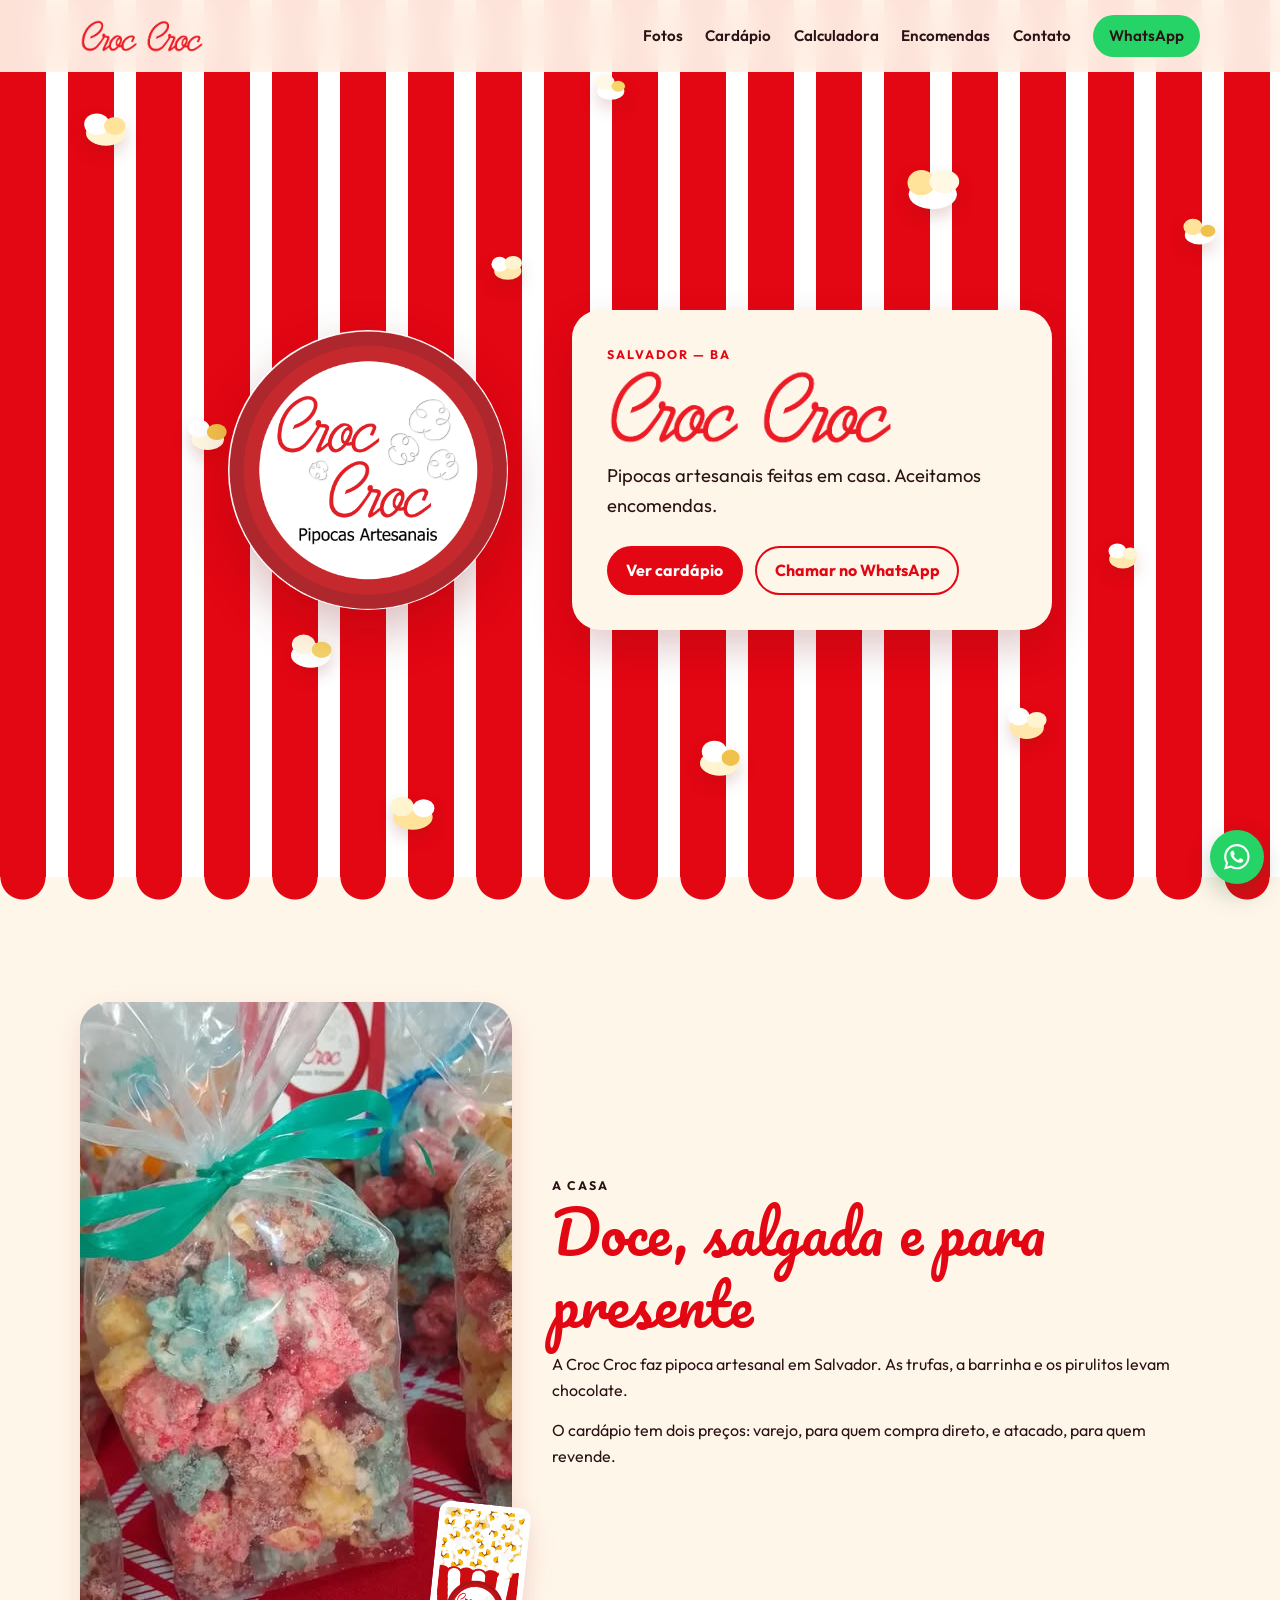
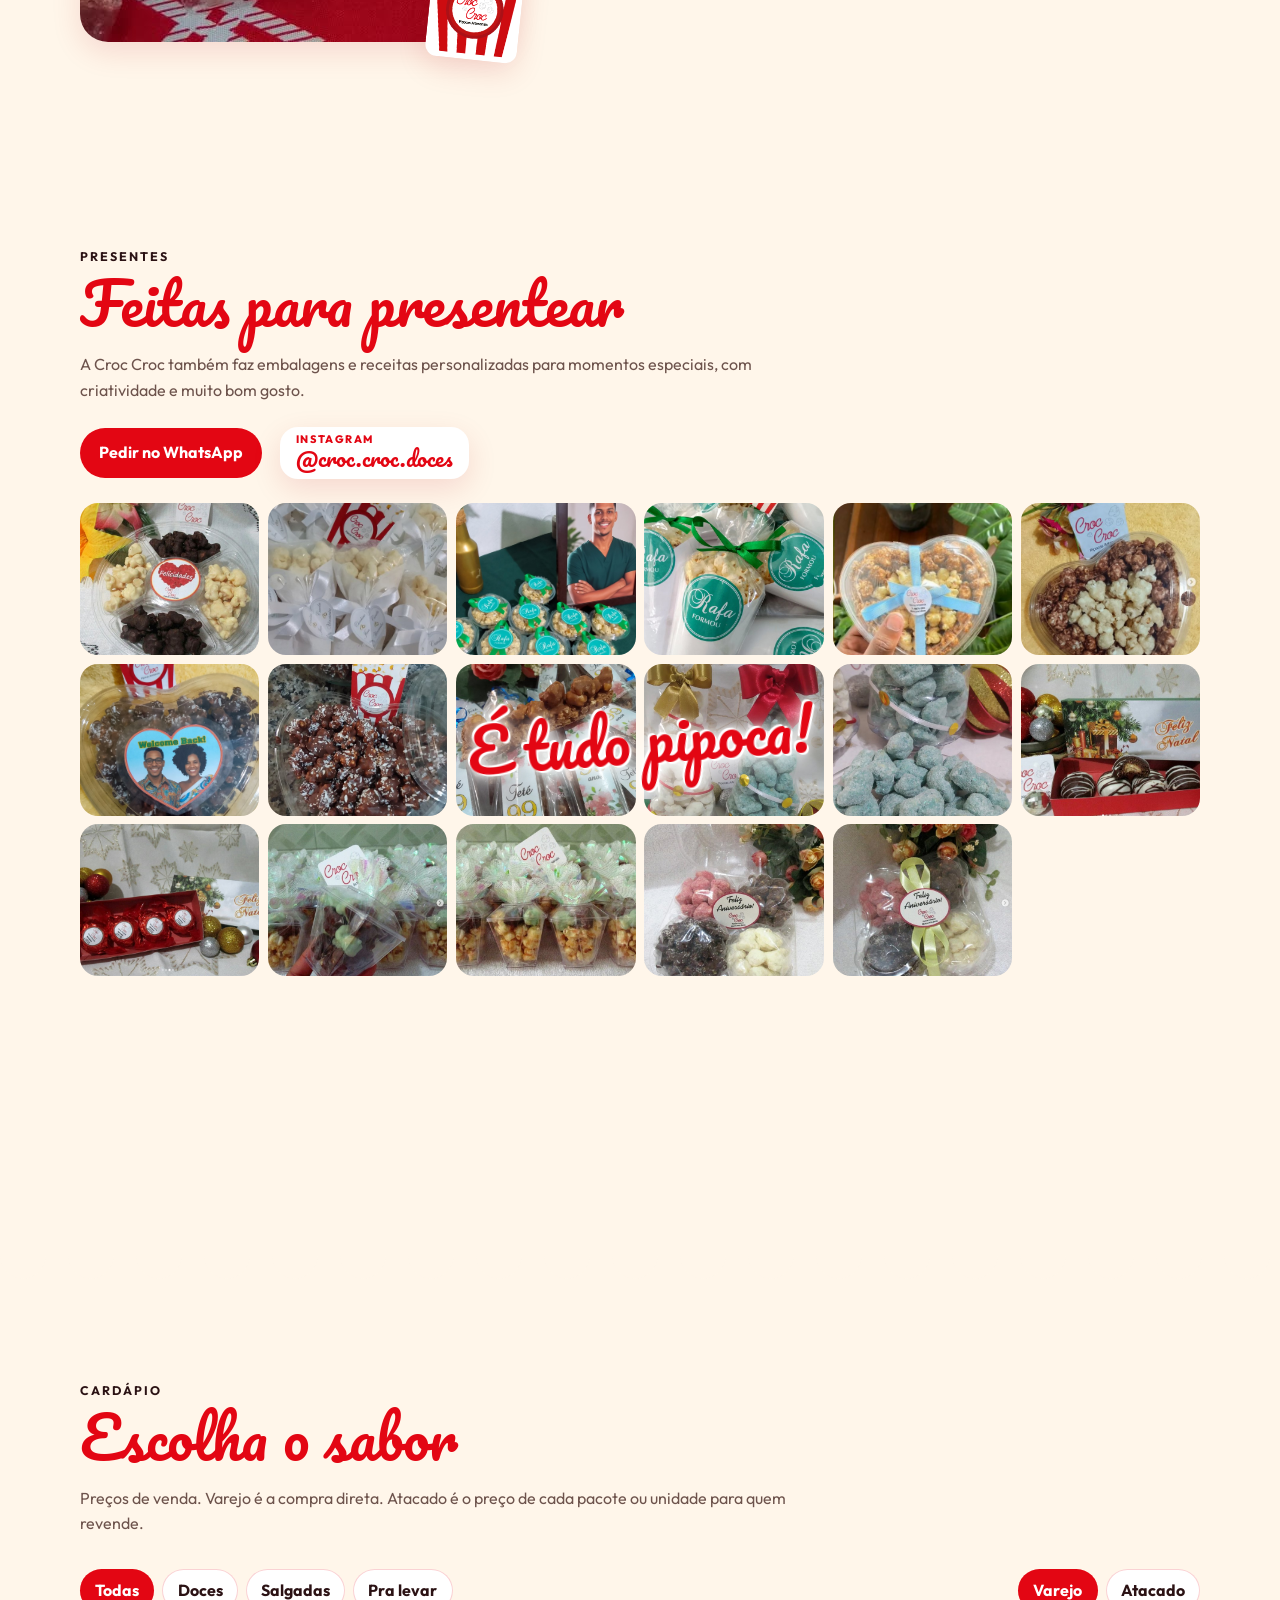
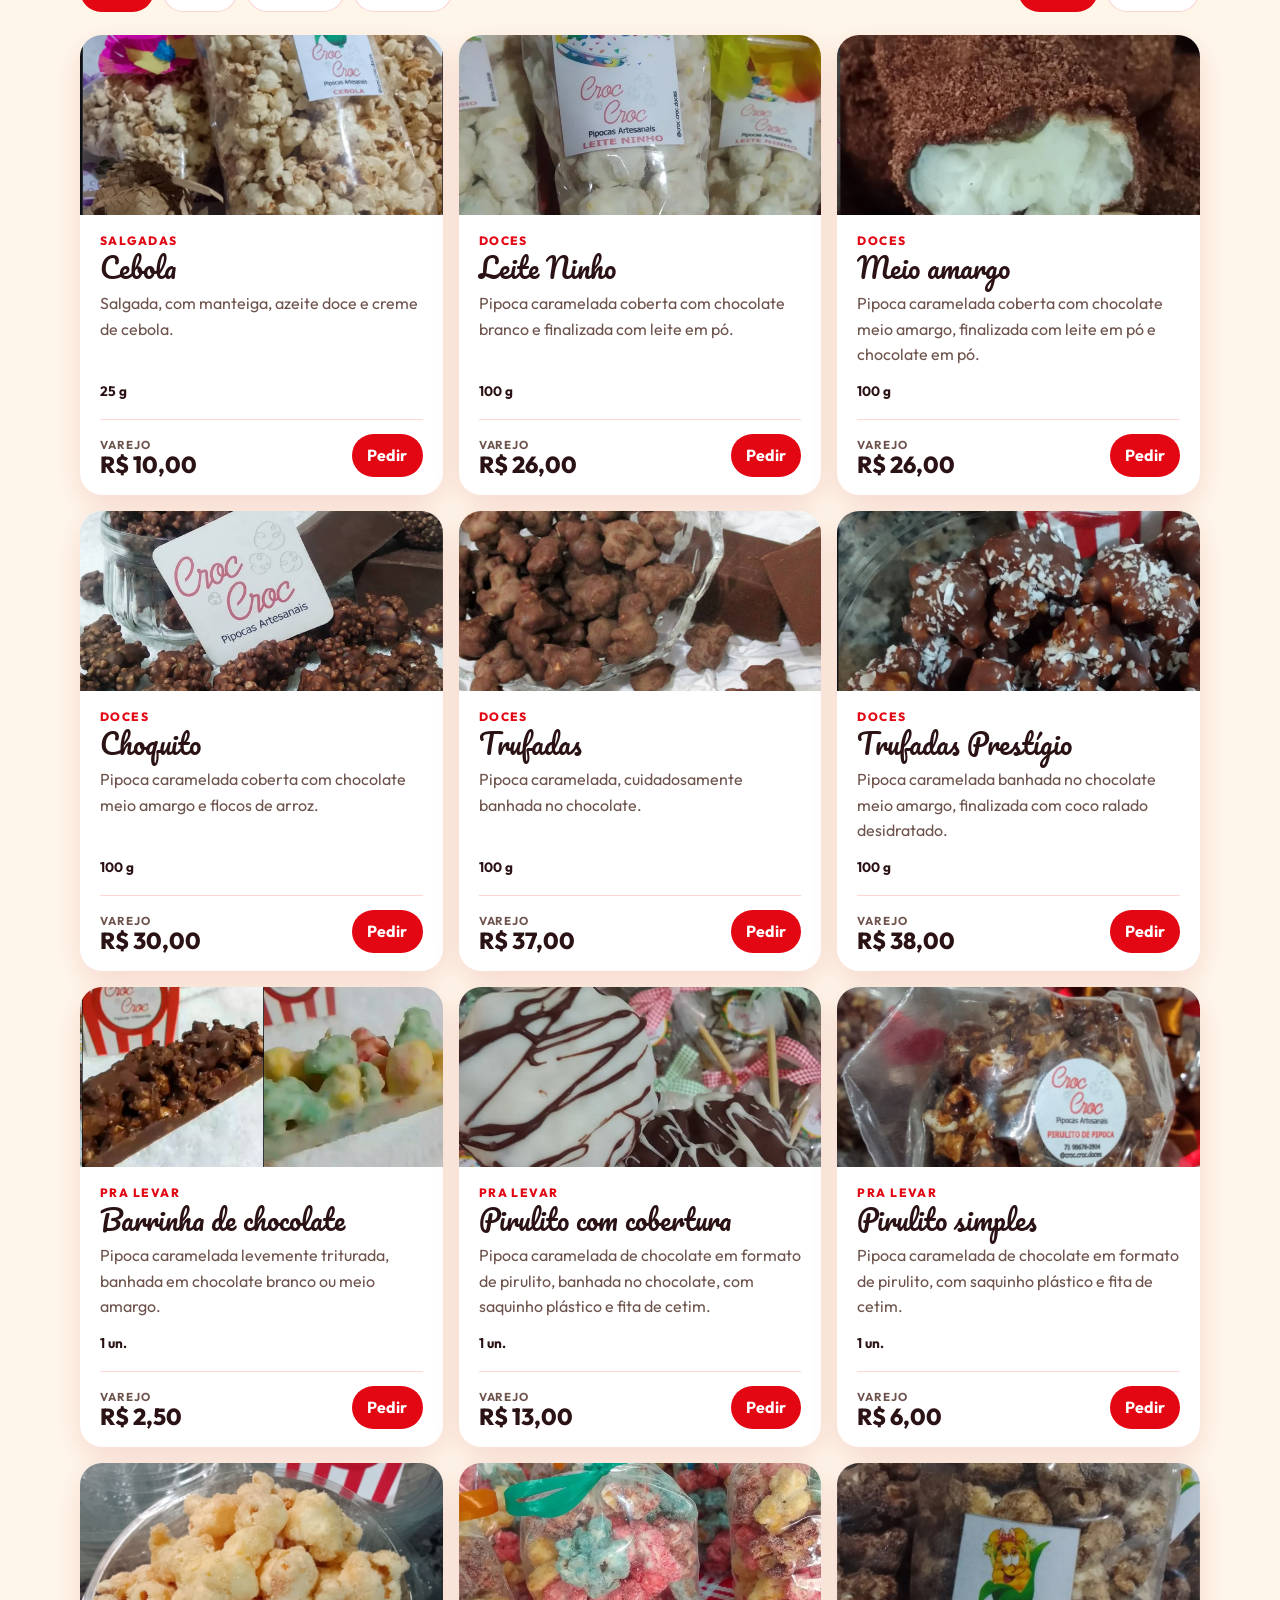
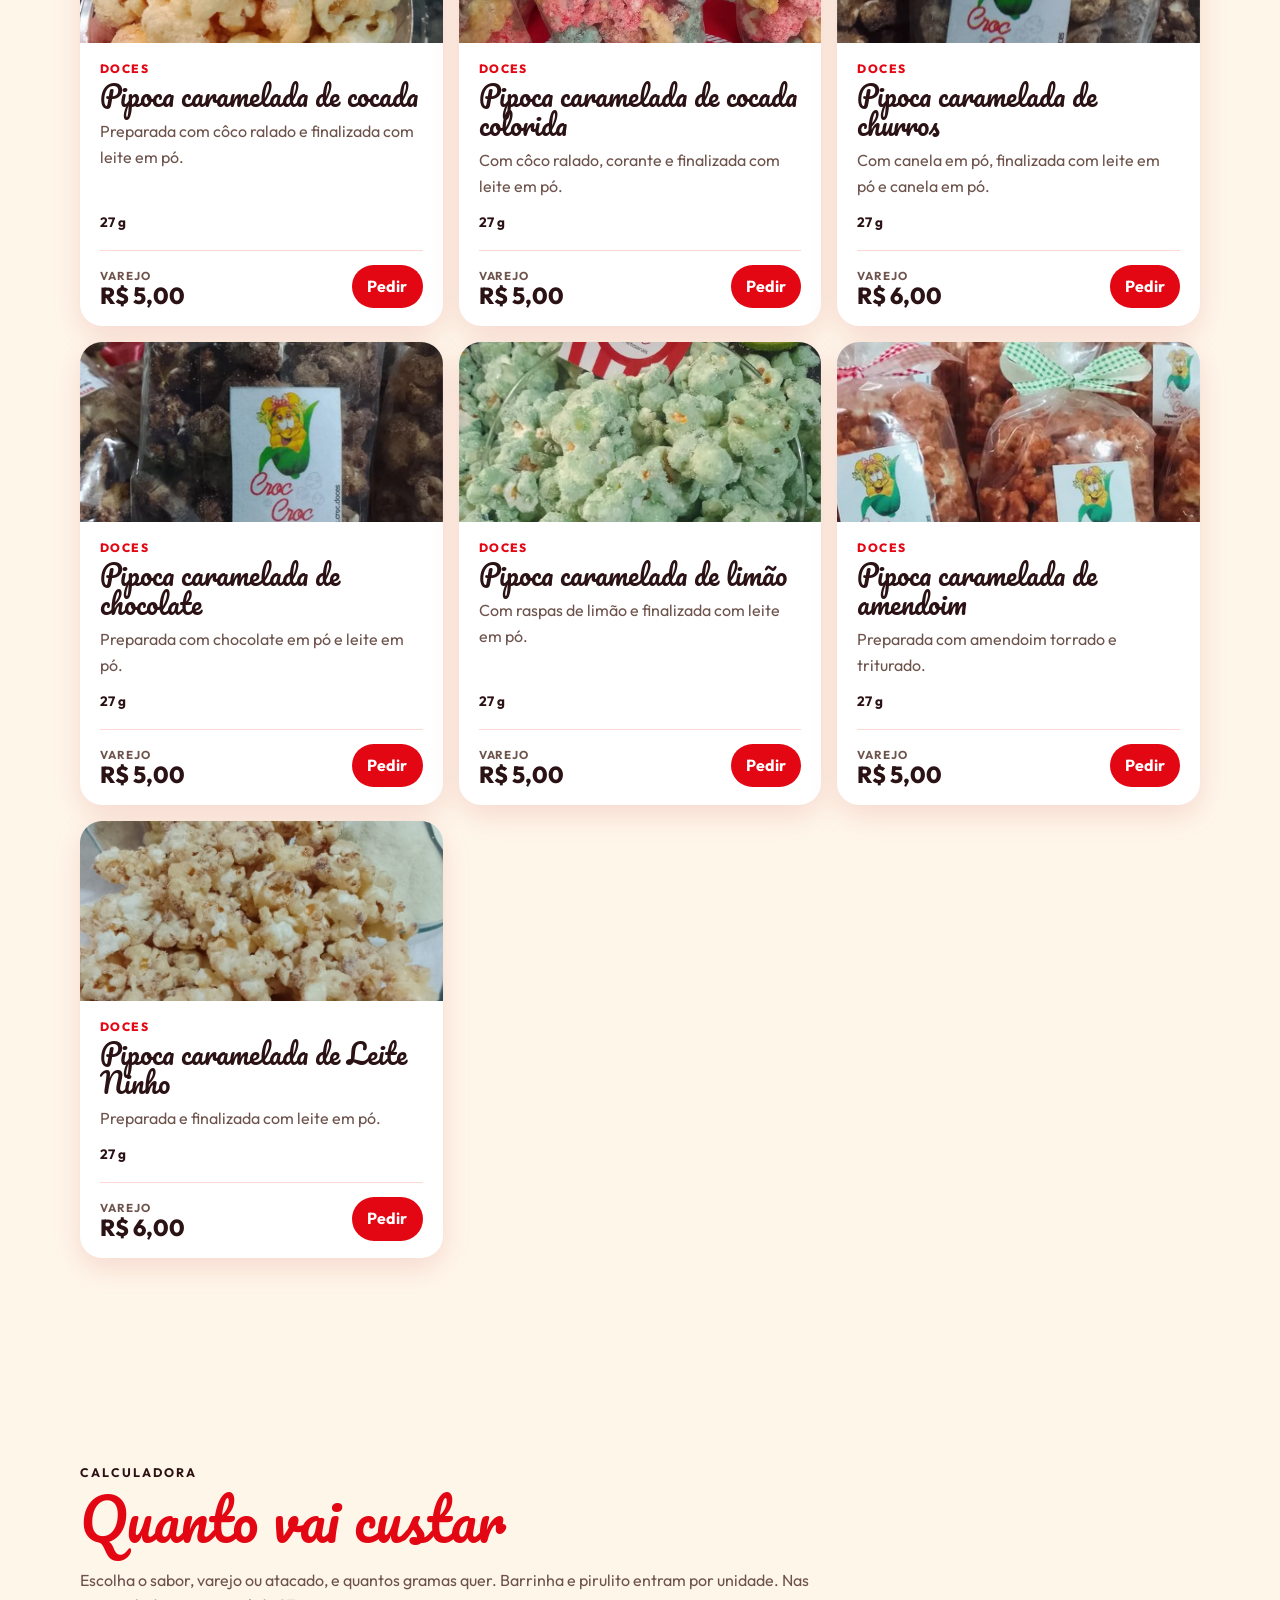
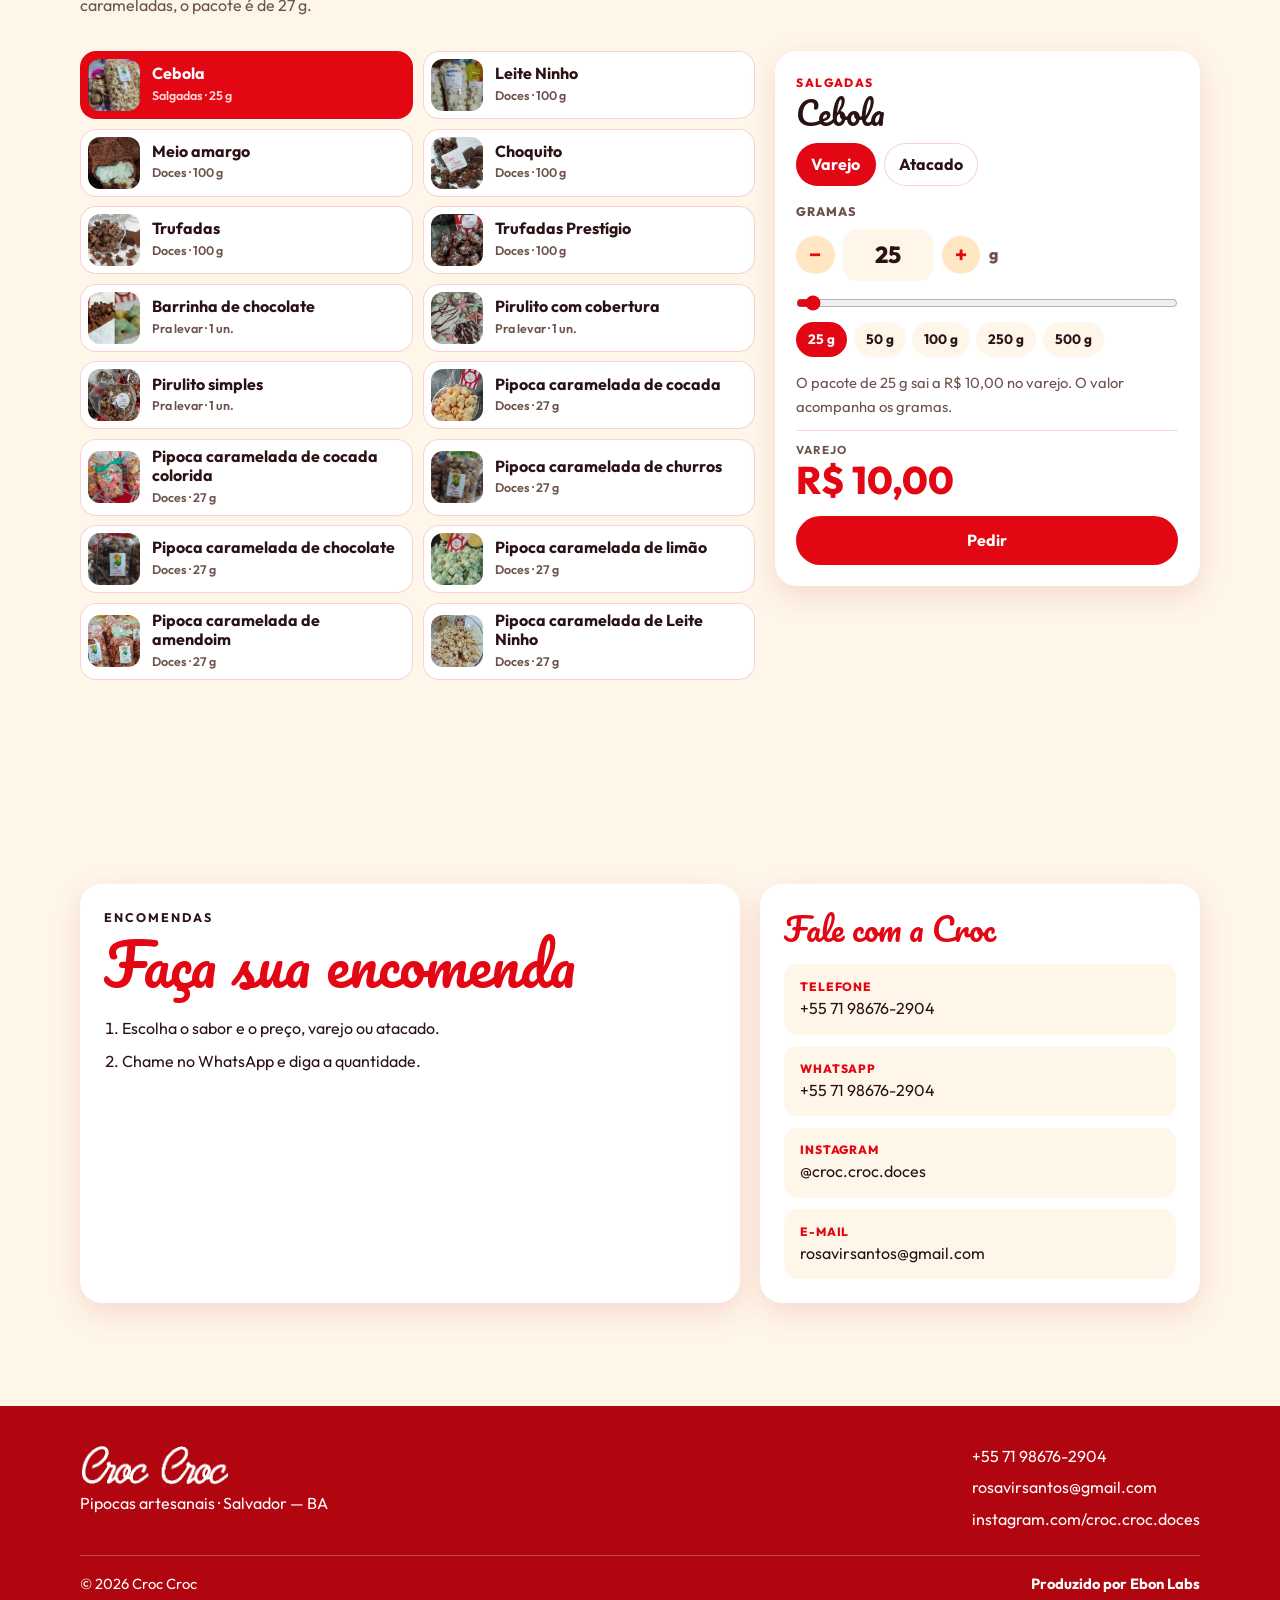
==== commit c6a38ddc: "feat: colored as normal" ====
--- a/index.html
+++ b/index.html
@@ -287,7 +287,7 @@
                         <li>Pirulito com cobertura — varejo R$ 13,00, atacado R$ 9,00</li>
                         <li>Pirulito simples — varejo R$ 6,00, atacado R$ 4,00</li>
                         <li>Pipoca caramelada de cocada — varejo 27 g R$ 5,00, atacado 200 g R$ 29,00</li>
-                        <li>Pipoca caramelada de cocada colorida — varejo 27 g R$ 6,00, atacado 200 g R$ 29,00</li>
+                        <li>Pipoca caramelada de cocada colorida — varejo 27 g R$ 5,00, atacado 200 g R$ 29,00</li>
                         <li>Pipoca caramelada de churros — varejo 27 g R$ 6,00, atacado 200 g R$ 30,00</li>
                         <li>Pipoca caramelada de chocolate — varejo 27 g R$ 5,00, atacado 200 g R$ 29,00</li>
                         <li>Pipoca caramelada de limão — varejo 27 g R$ 5,00, atacado 200 g R$ 26,00</li>
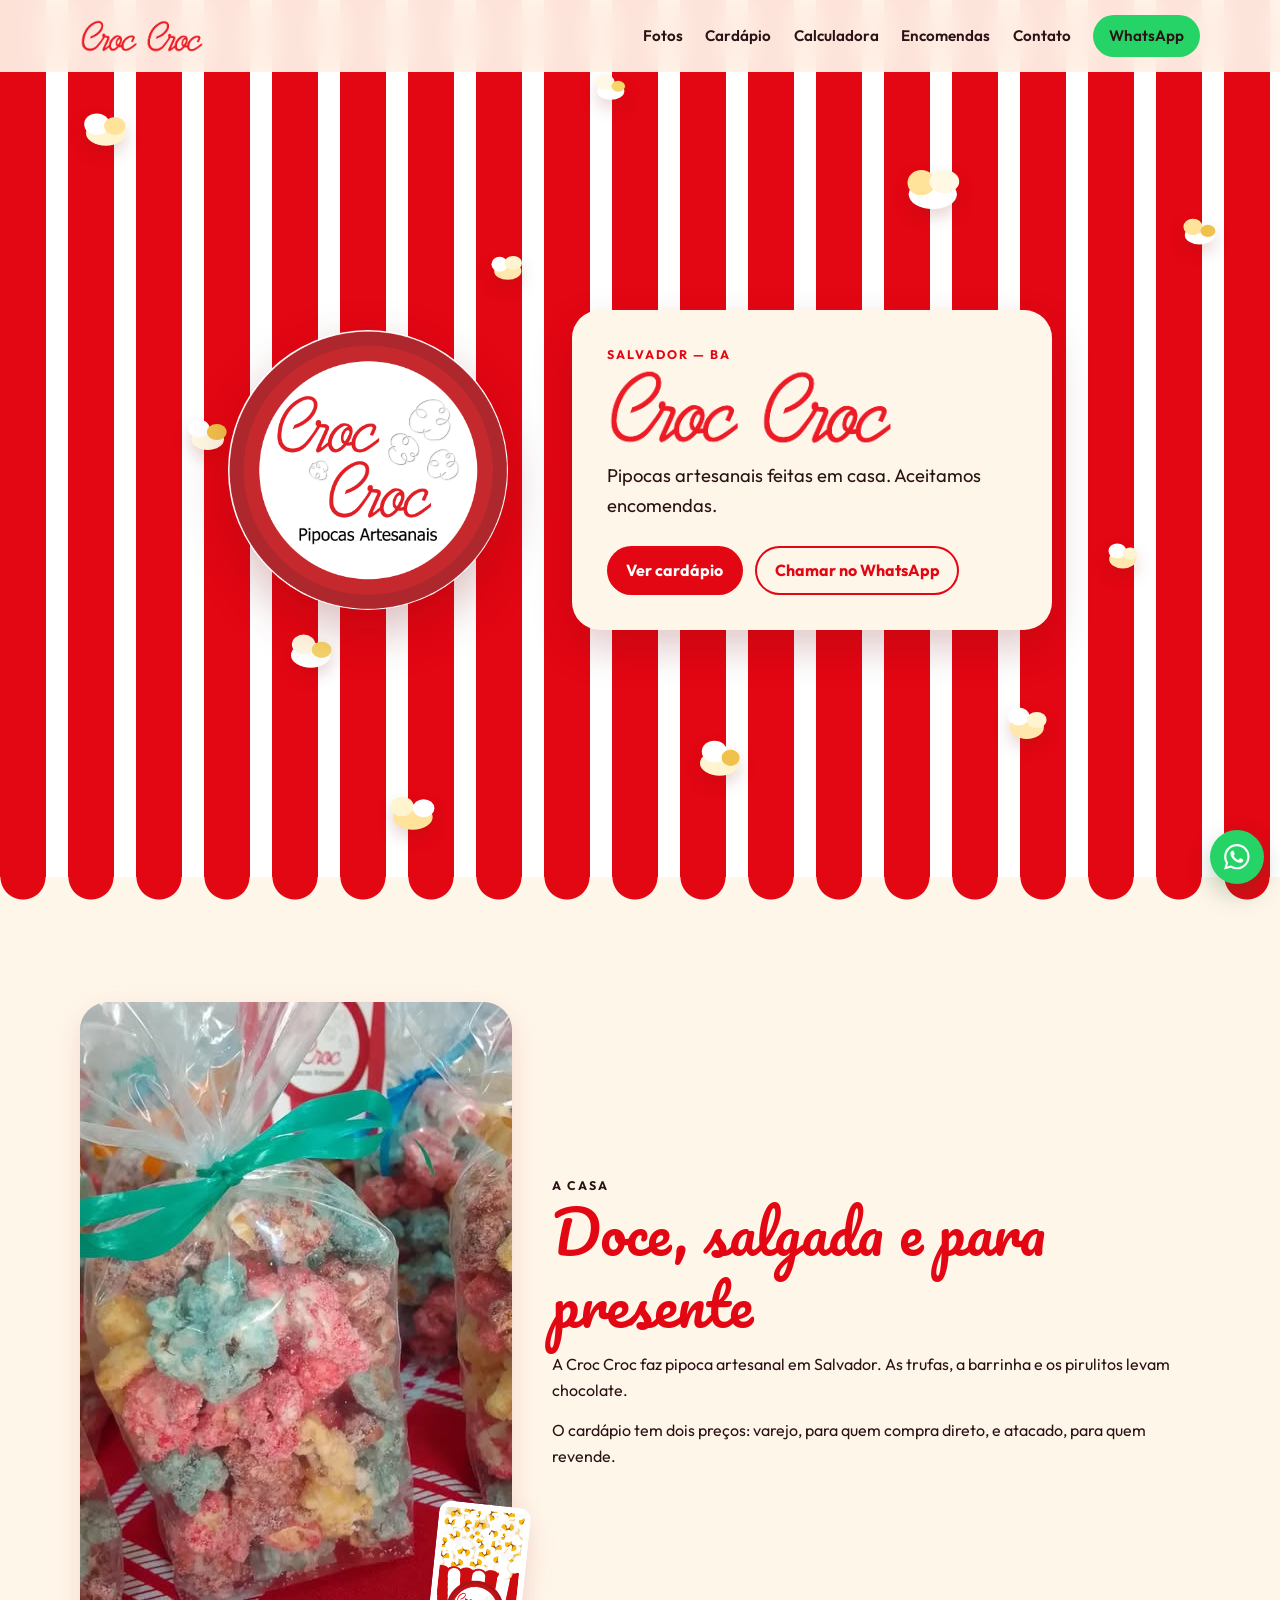
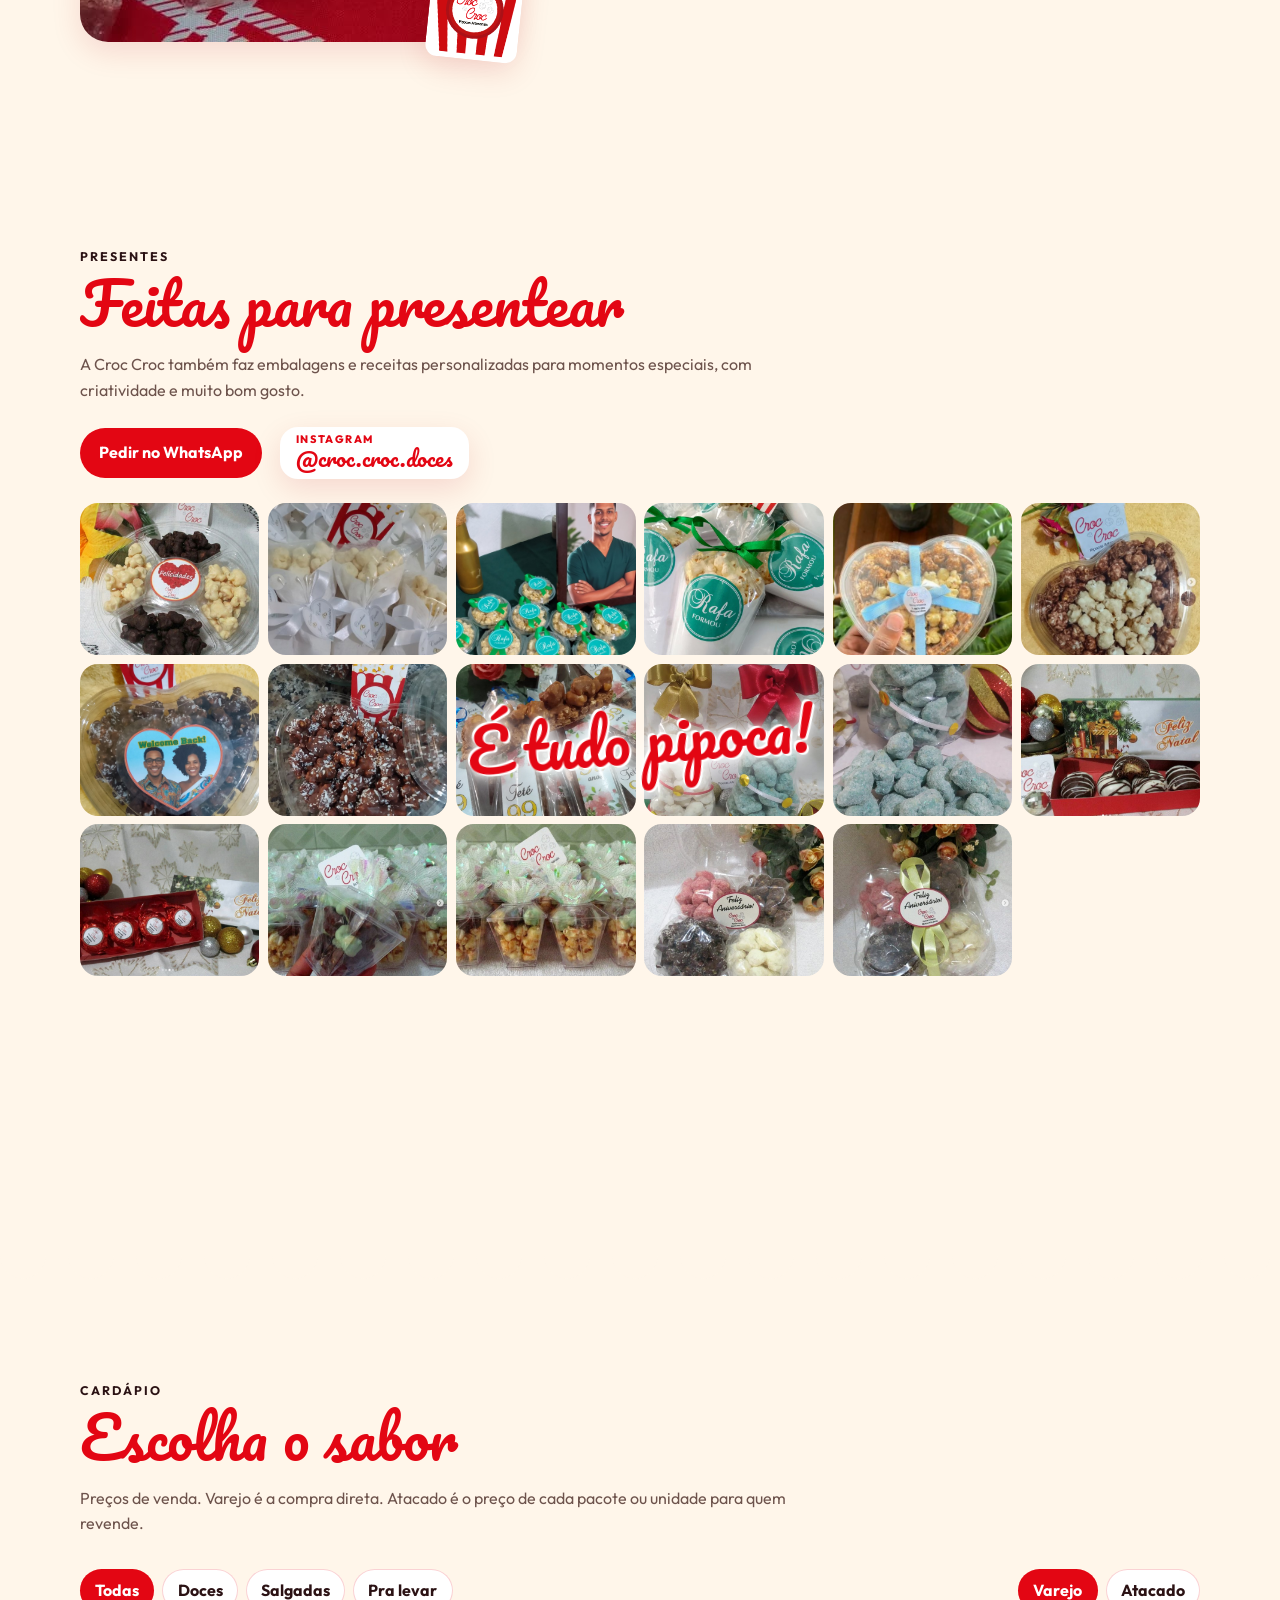
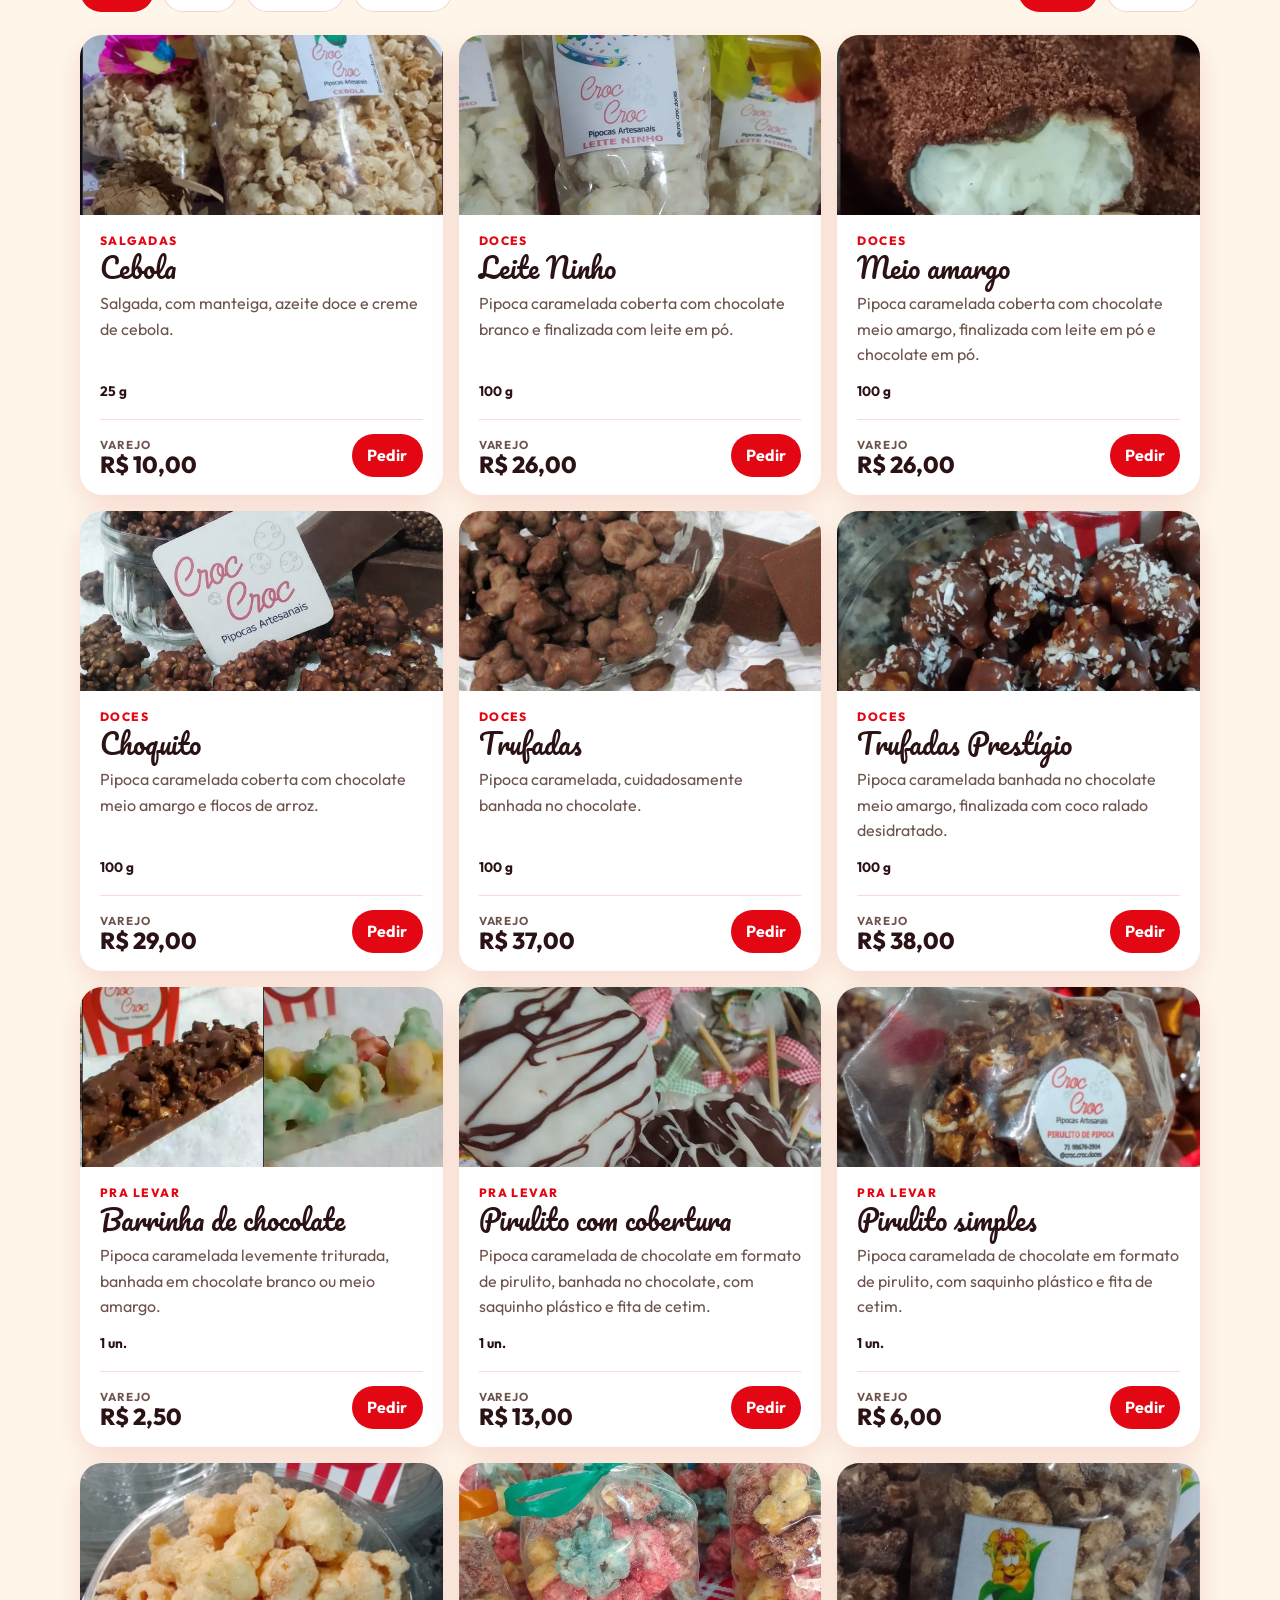
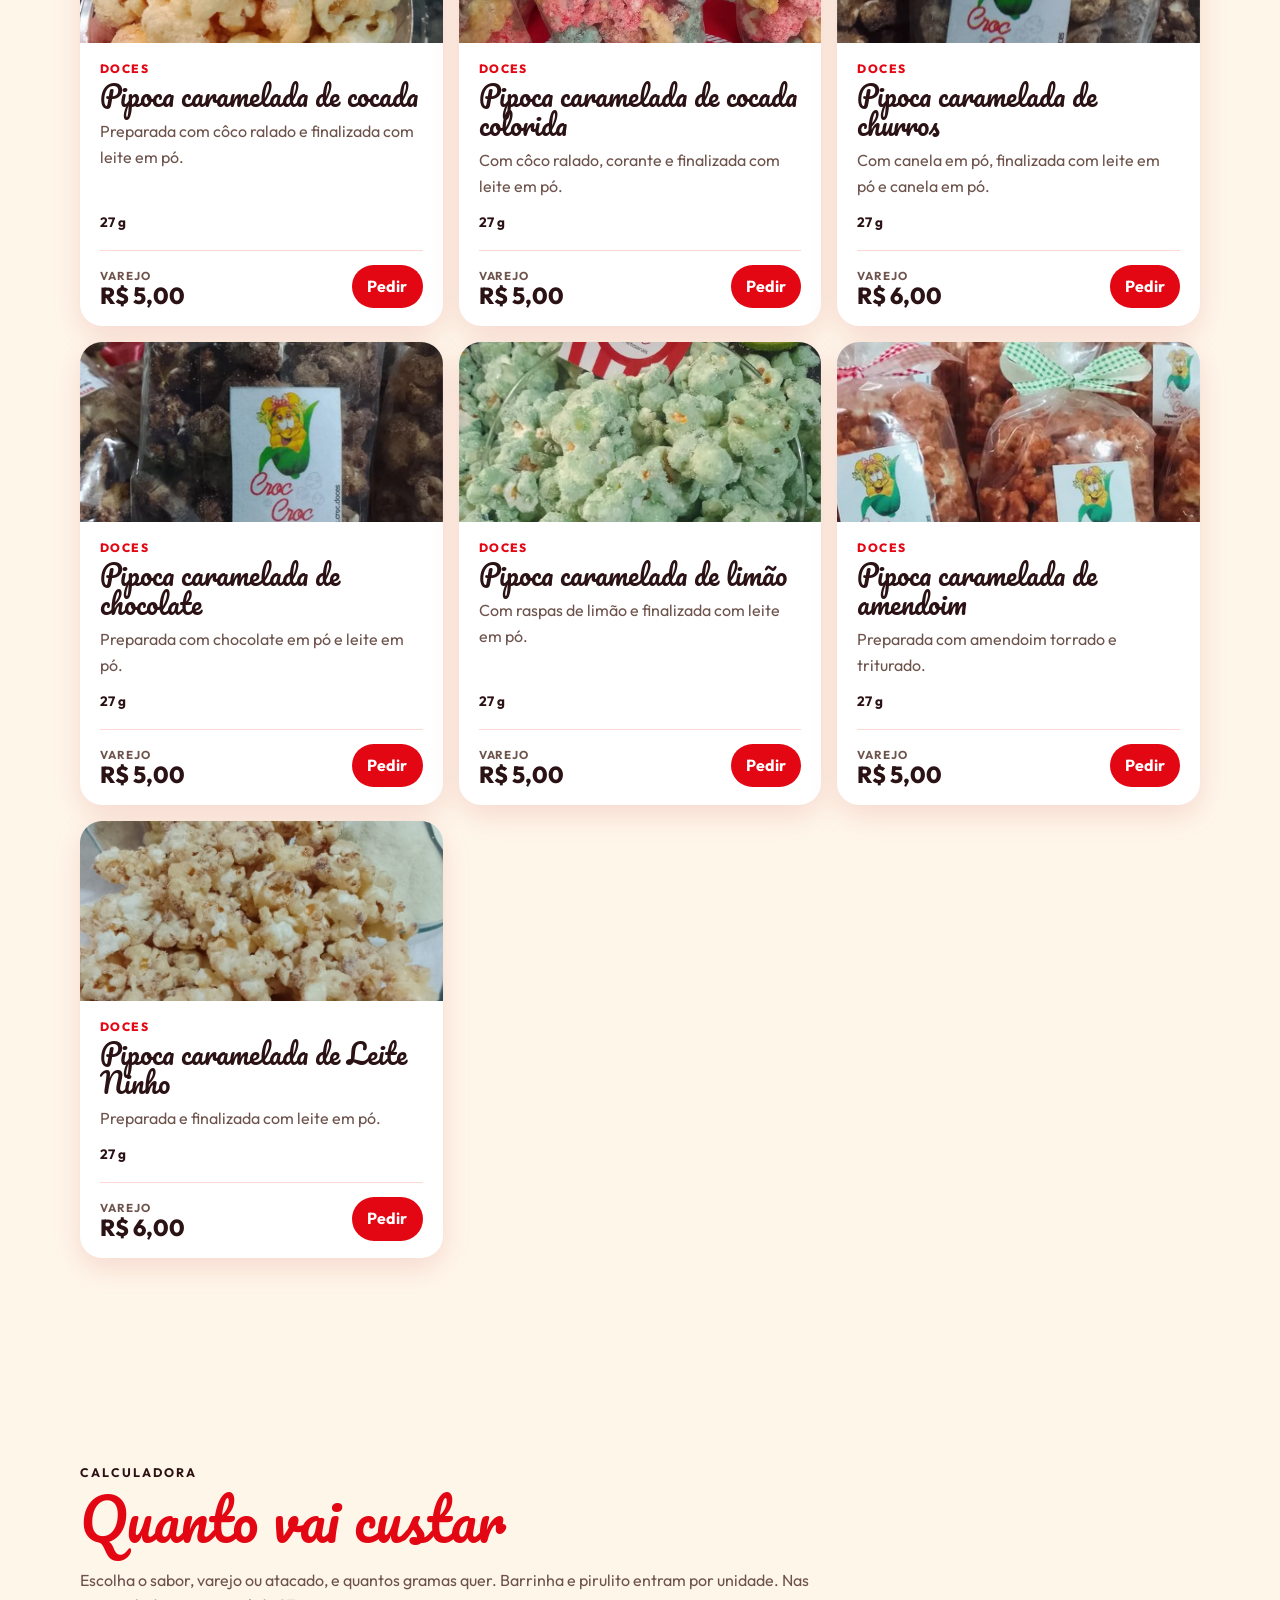
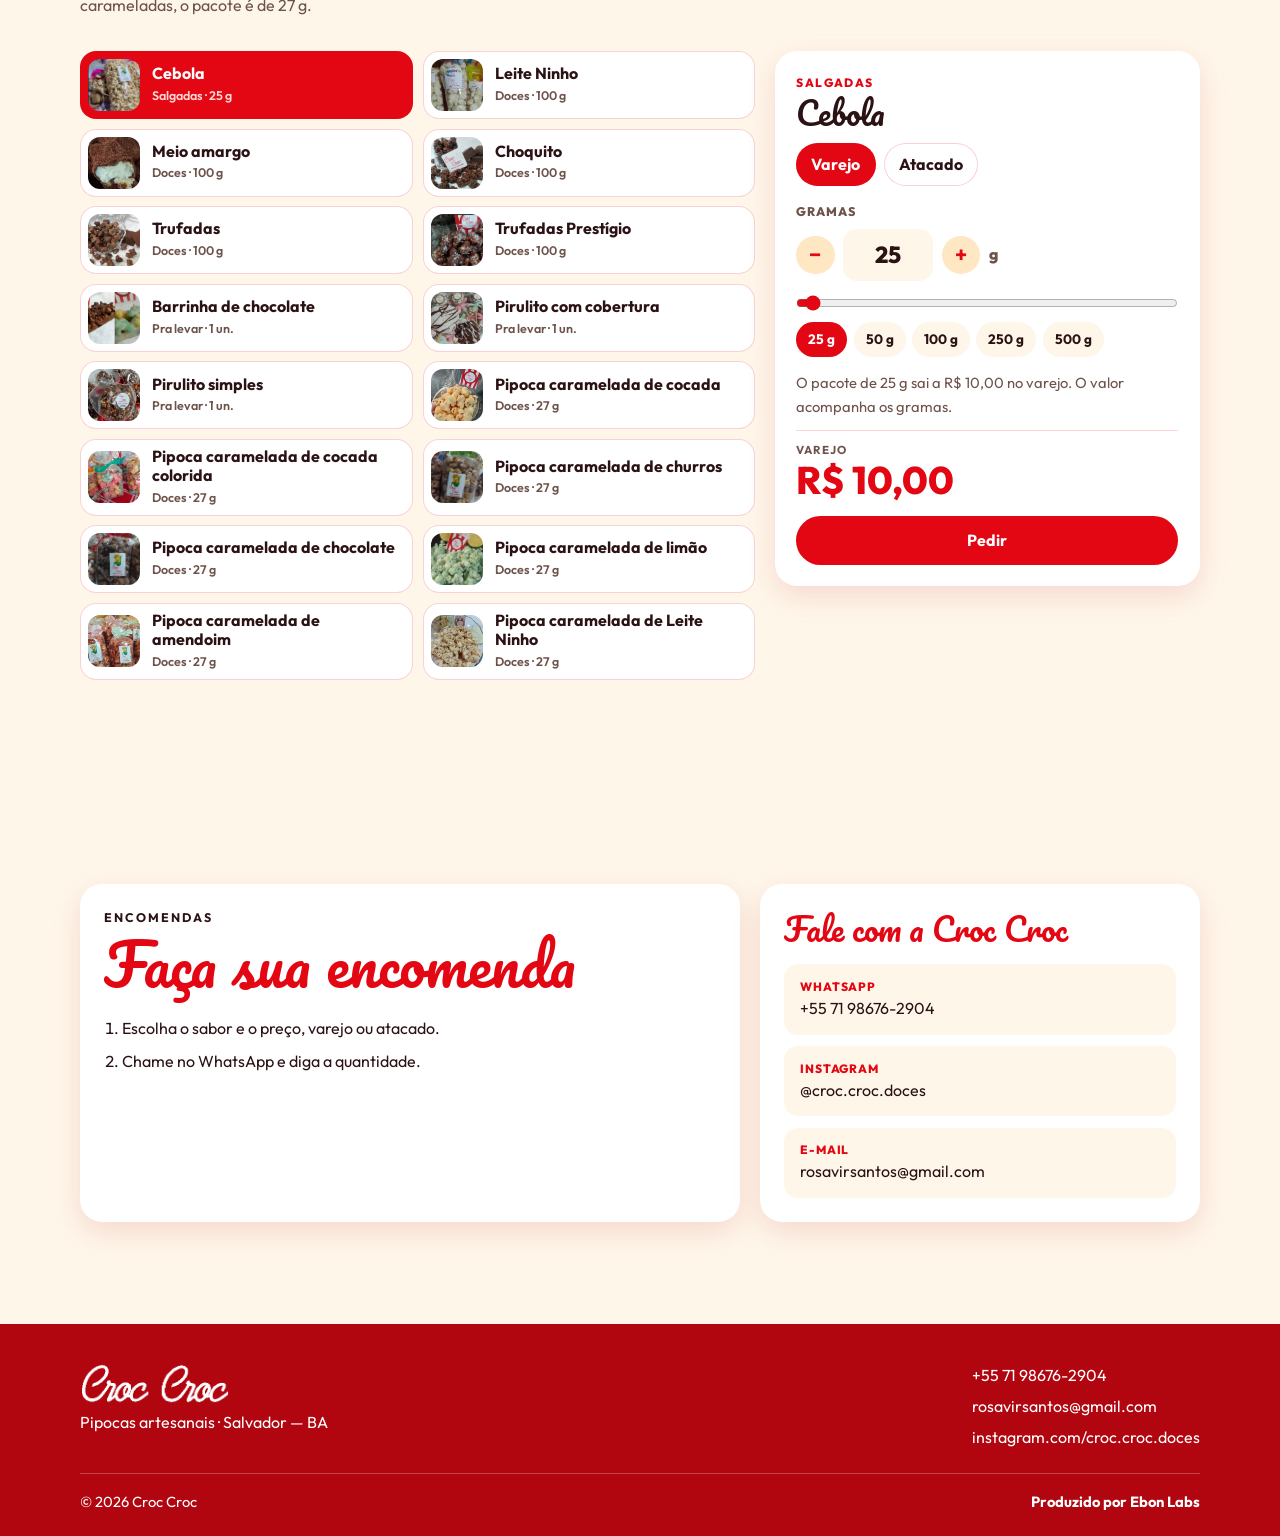
==== commit 2f4ccb99: "feat: update choquito" ====
--- a/index.html
+++ b/index.html
@@ -280,7 +280,7 @@
                         <li>Cebola 25 g — varejo R$ 10,00, atacado R$ 8,00</li>
                         <li>Leite Ninho 100 g — varejo R$ 26,00, atacado R$ 17,00</li>
                         <li>Meio amargo 100 g — varejo R$ 26,00, atacado R$ 18,00</li>
-                        <li>Choquito 100 g — varejo R$ 30,00, atacado R$ 20,00</li>
+                        <li>Choquito 100 g — varejo R$ 29,00, atacado R$ 20,00</li>
                         <li>Trufadas 100 g — varejo R$ 37,00, atacado R$ 25,00</li>
                         <li>Trufadas Prestígio 100 g — varejo R$ 38,00, atacado R$ 26,00</li>
                         <li>Barrinha de chocolate — varejo R$ 2,50, atacado R$ 1,50</li>
@@ -349,9 +349,8 @@
                     </ol>
                 </article>
                 <article class="contact-card reveal">
-                    <h3 class="section__title" style="font-size:2rem">Fale com a Croc</h3>
+                    <h3 class="section__title" style="font-size:2rem">Fale com a Croc Croc</h3>
                     <ul class="contact-list">
-                        <li><a href="tel:+5571986762904"><span>Telefone</span>+55 71 98676-2904</a></li>
                         <li><a href="https://wa.me/5571986762904" target="_blank"
                                 rel="noopener noreferrer"><span>WhatsApp</span>+55 71 98676-2904</a></li>
                         <li><a href="https://www.instagram.com/croc.croc.doces/" target="_blank"
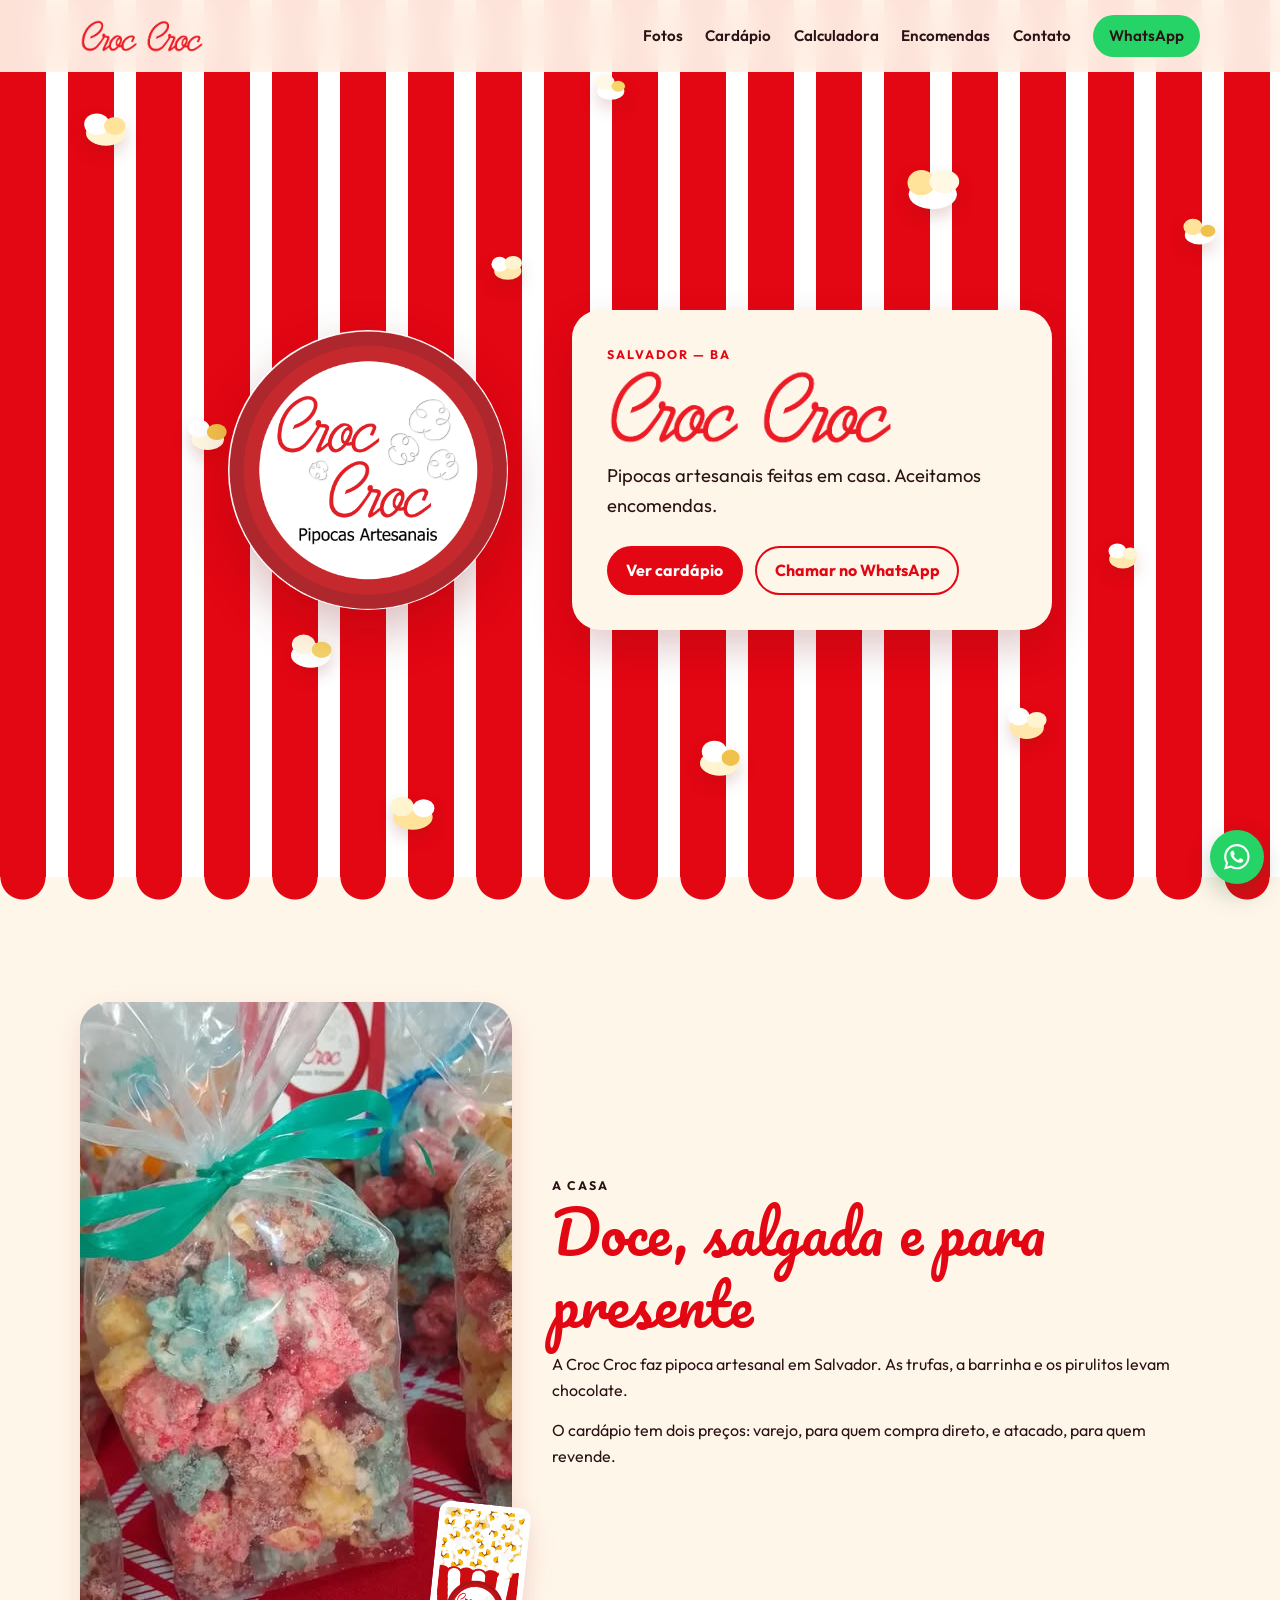
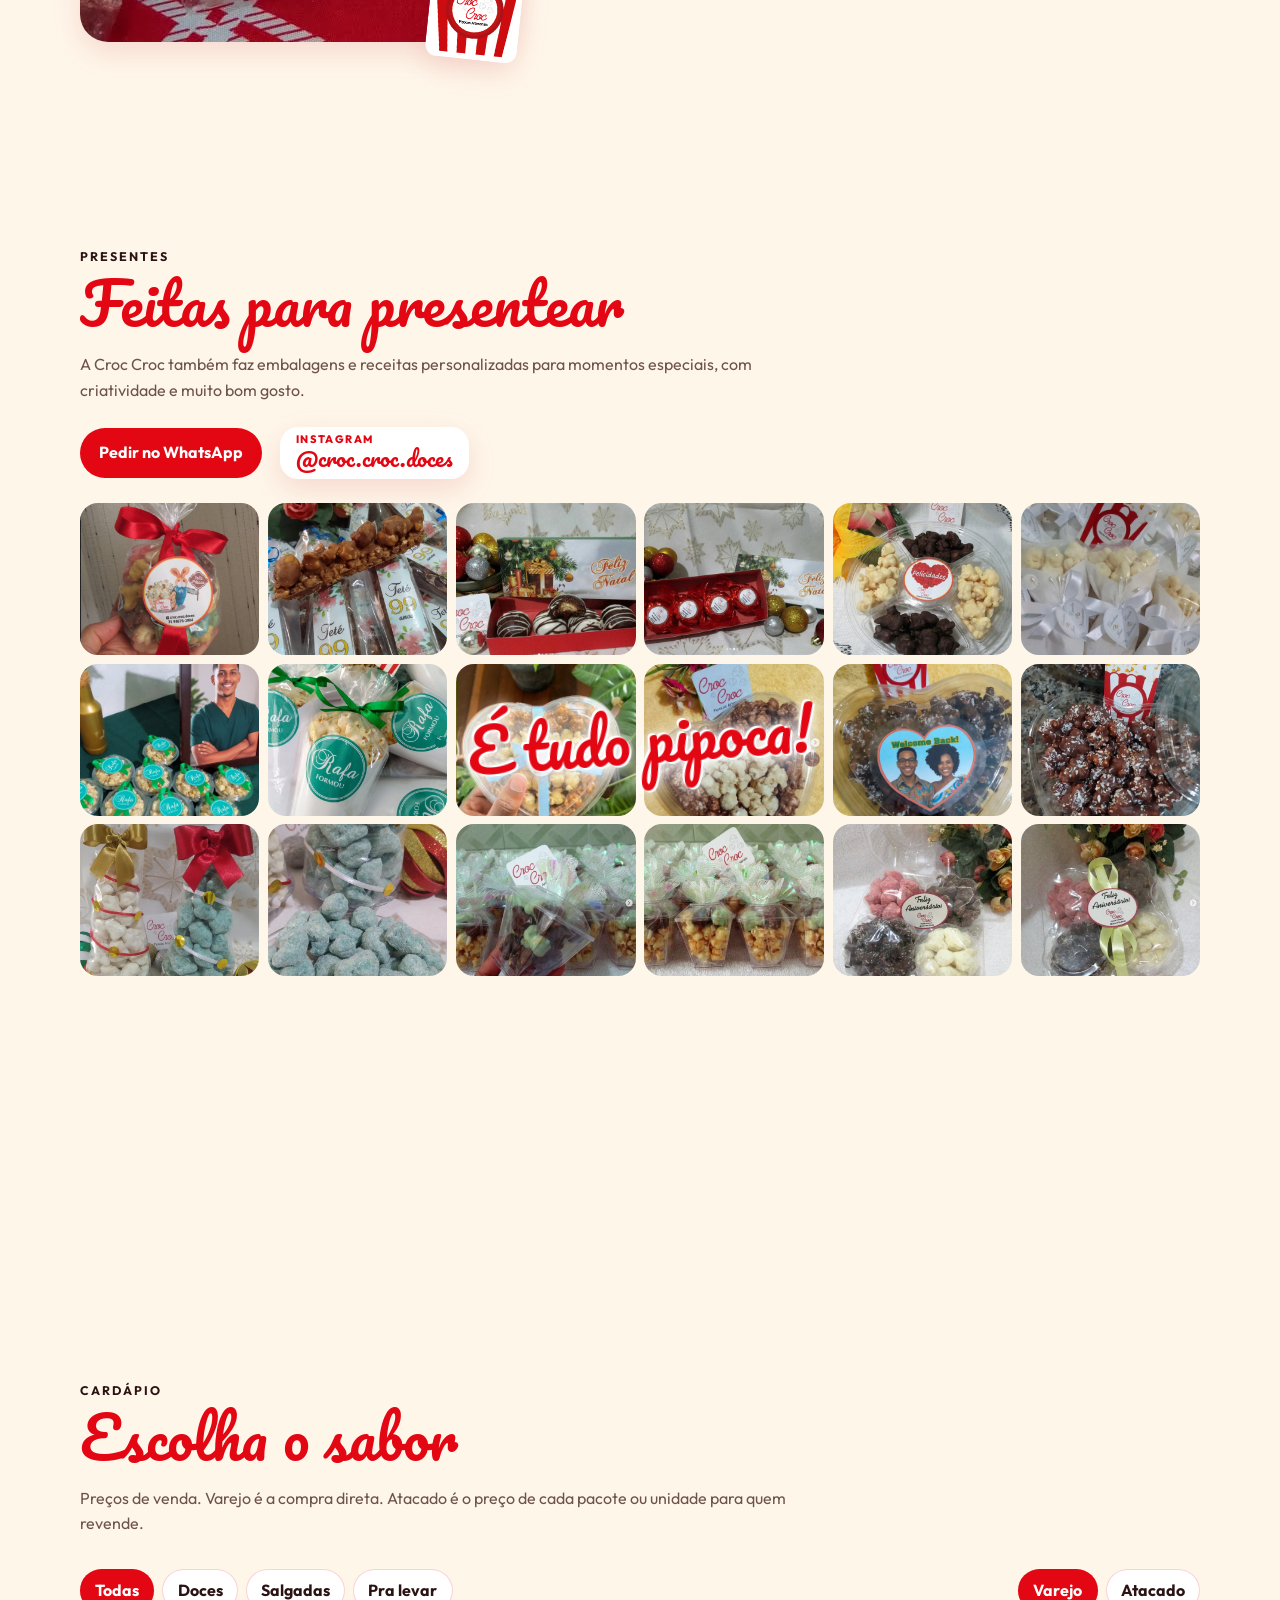
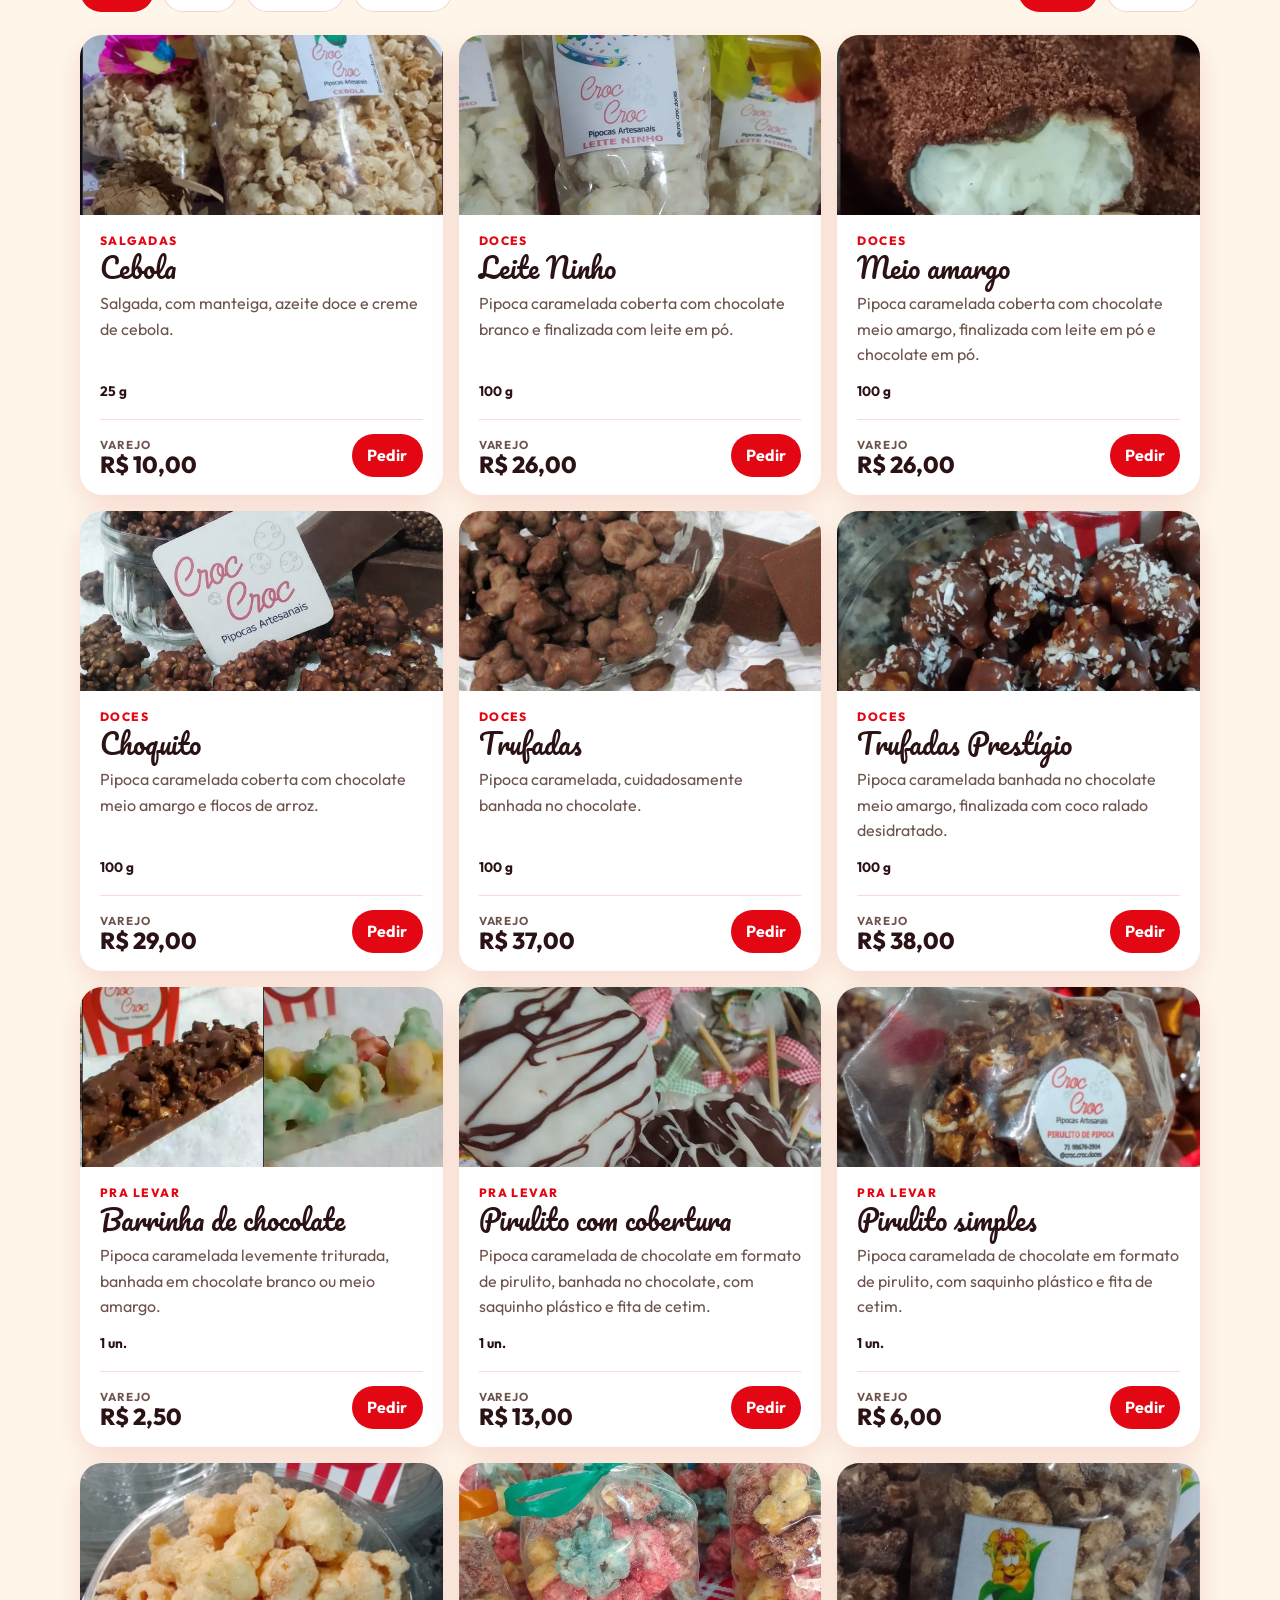
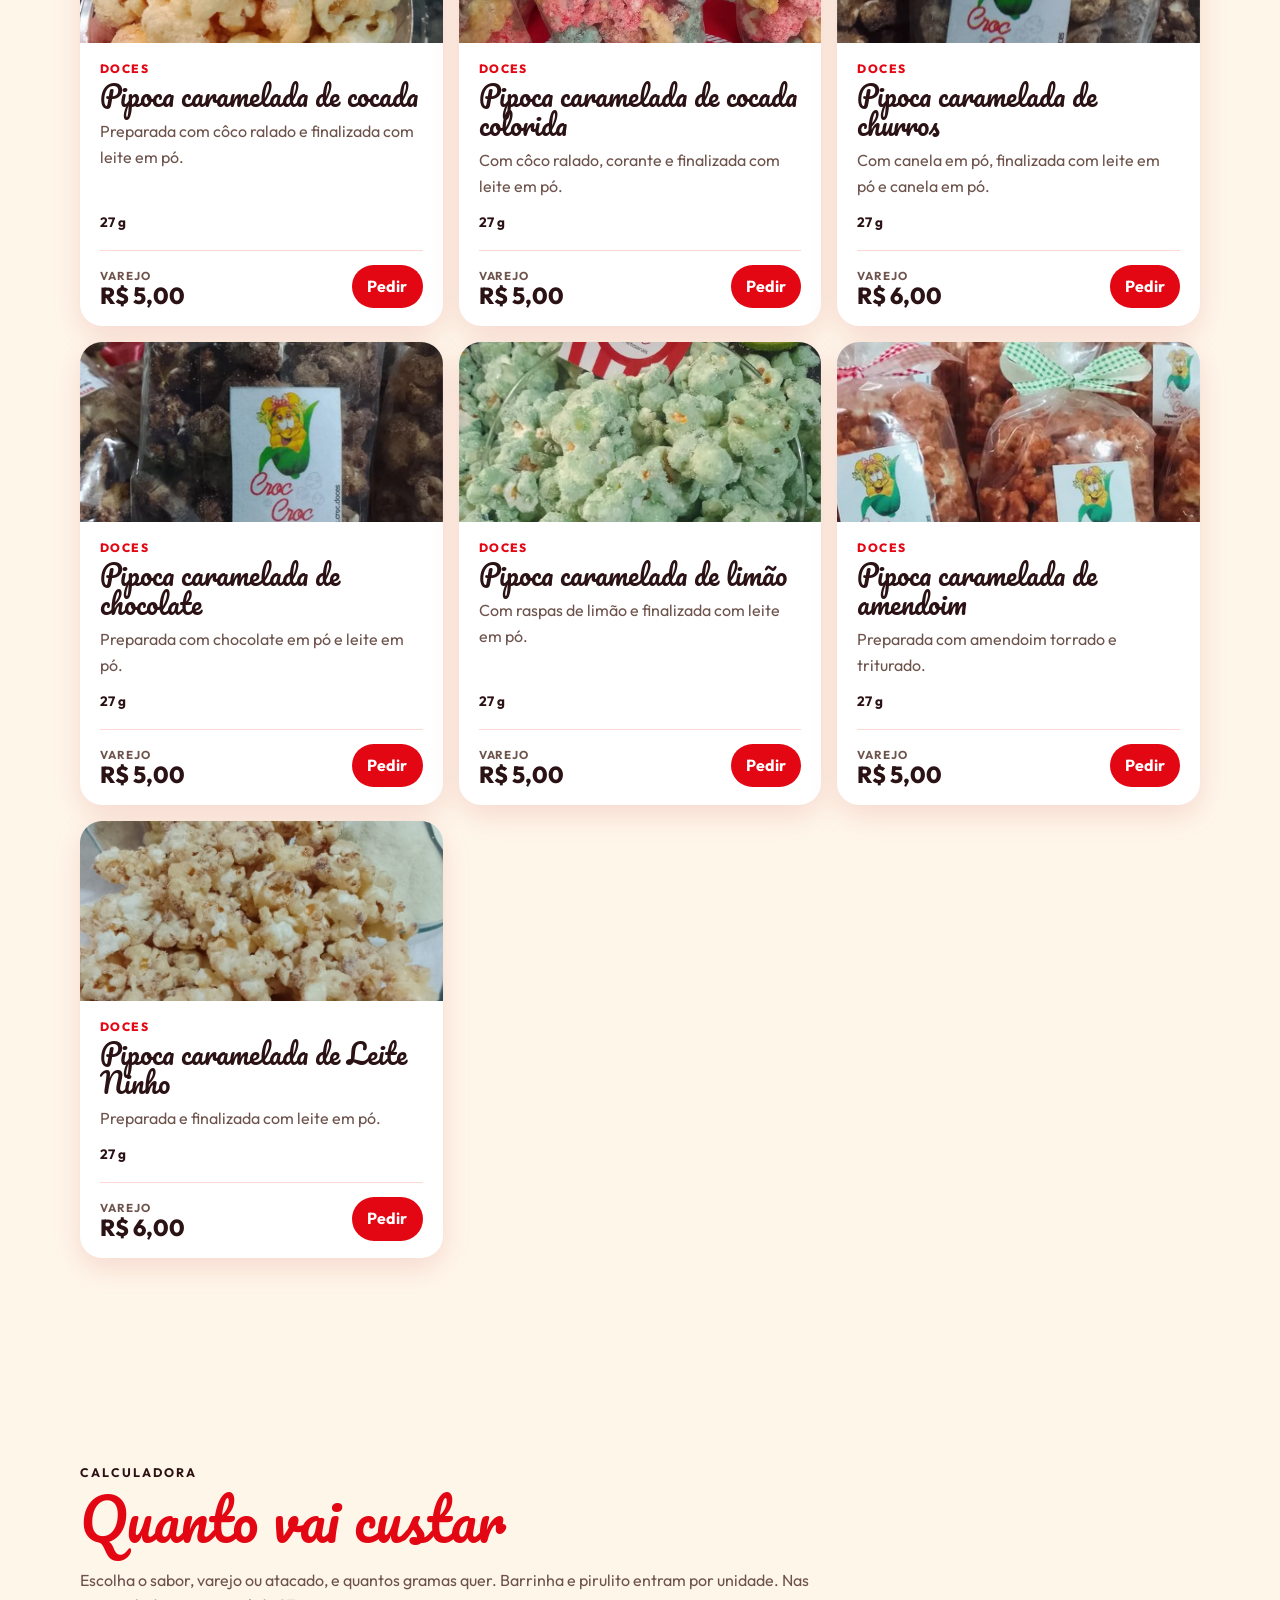
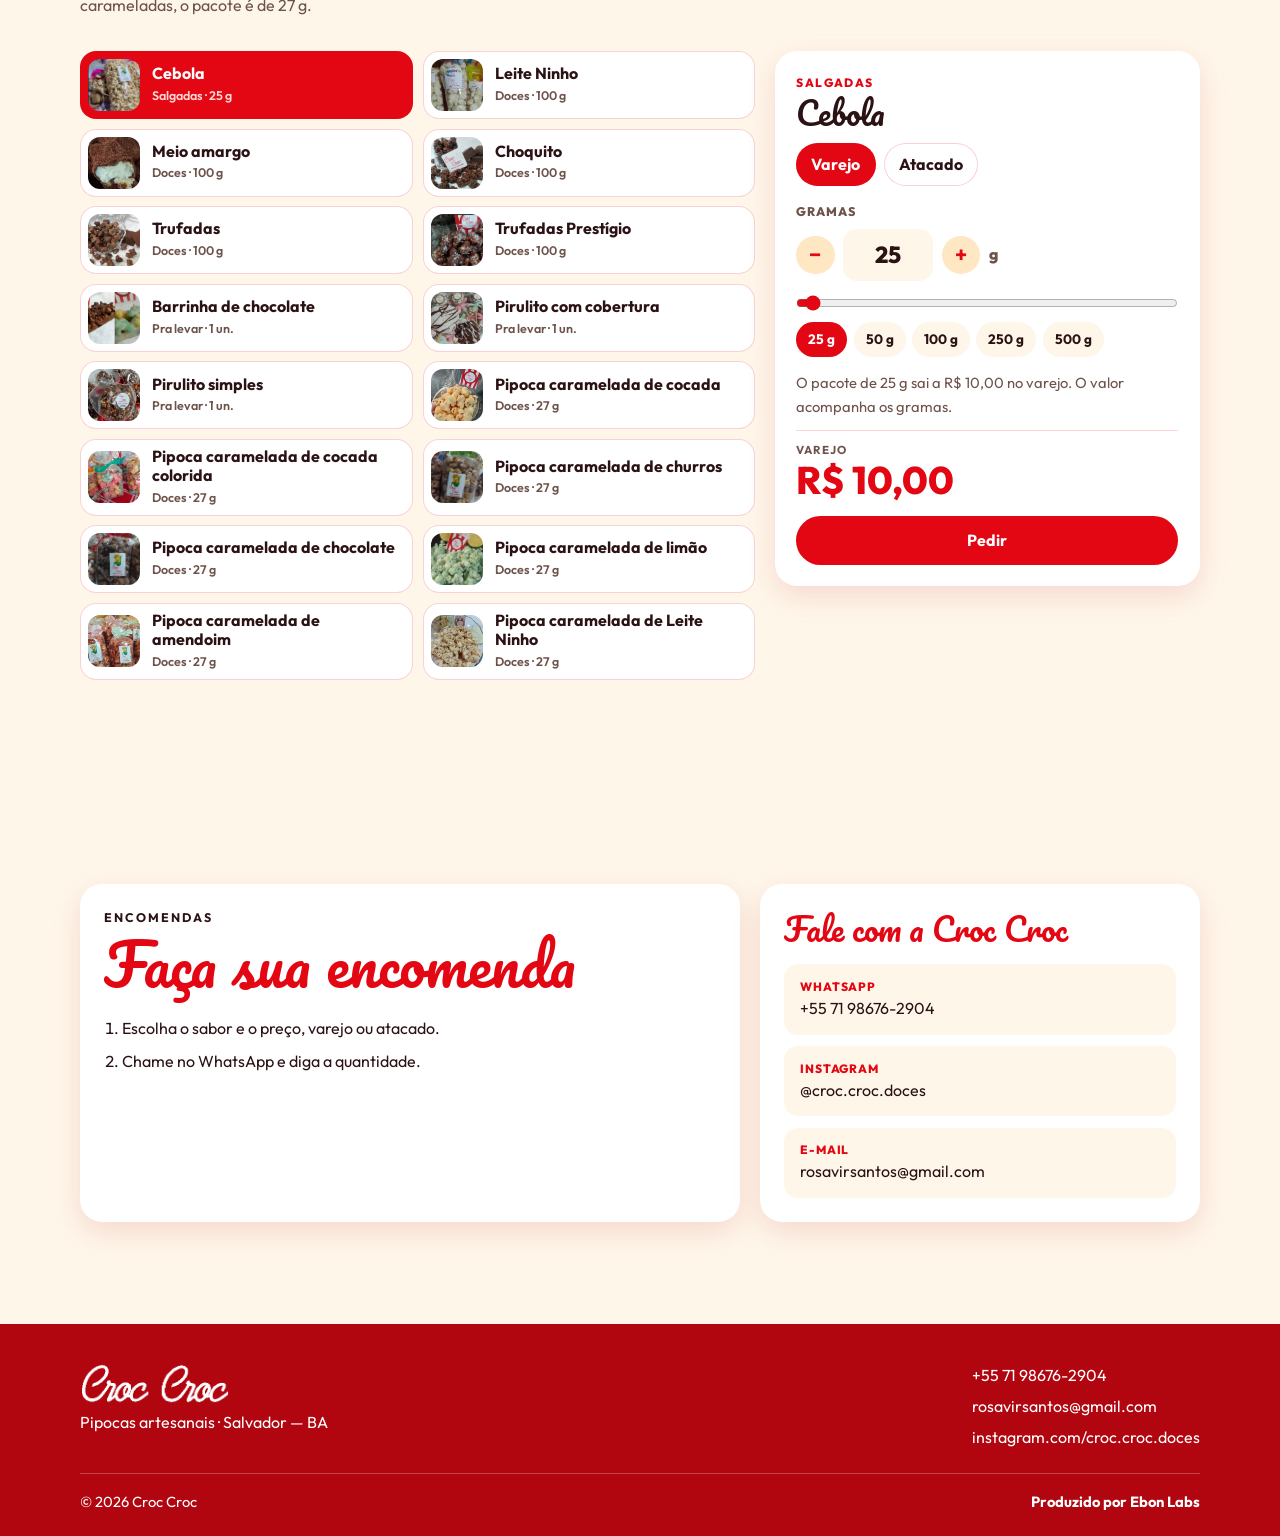
==== commit e8f42696: "feat: gallery items" ====
--- a/index.html
+++ b/index.html
@@ -181,6 +181,22 @@
                 <div class="gallery">
                     <p class="gallery__mark">É tudo pipoca!</p>
                     <button class="shot" type="button">
+                        <img src="assets/instagram/presentes/pascoa-laco.jpg" width="602" height="604"
+                            alt="Saquinho de pipoca colorida com laço vermelho e o adesivo Feliz Páscoa.">
+                    </button>
+                    <button class="shot" type="button">
+                        <img src="assets/instagram/presentes/tete.jpg" width="600" height="584"
+                            alt="Barrinhas de pipoca com amendoim em embalagem de aniversário.">
+                    </button>
+                    <button class="shot" type="button">
+                        <img src="assets/instagram/presentes/natal-aberta.jpg" width="600" height="434"
+                            alt="Caixa de Natal aberta com trufas e o cartão da Croc Croc.">
+                    </button>
+                    <button class="shot" type="button">
+                        <img src="assets/instagram/presentes/natal-caixa.png" width="600" height="450"
+                            alt="Caixa de Natal com quatro embrulhos vermelhos e o cartão Feliz Natal.">
+                    </button>
+                    <button class="shot" type="button">
                         <img src="assets/instagram/presentes/bandeja-felicidades.jpg" width="600" height="584"
                             alt="Bandeja com pipocas brancas e de chocolate e o selo Felicidades.">
                     </button>
@@ -212,10 +228,7 @@
                         <img src="assets/instagram/presentes/coco.jpg" width="600" height="584"
                             alt="Pote de pipoca de chocolate com coco ralado e o cartão da Croc Croc.">
                     </button>
-                    <button class="shot" type="button">
-                        <img src="assets/instagram/presentes/tete.jpg" width="600" height="584"
-                            alt="Barrinhas de pipoca com amendoim em embalagem de aniversário.">
-                    </button>
+
                     <button class="shot" type="button">
                         <img src="assets/instagram/presentes/arvores-natal.jpg" width="600" height="584"
                             alt="Árvores de pipoca branca e azul com laços de Natal.">
@@ -223,14 +236,6 @@
                     <button class="shot" type="button">
                         <img src="assets/instagram/presentes/pote-azul.jpg" width="600" height="584"
                             alt="Pote de pipoca azul com glitter, ao lado de bolas de Natal.">
-                    </button>
-                    <button class="shot" type="button">
-                        <img src="assets/instagram/presentes/natal-aberta.jpg" width="600" height="434"
-                            alt="Caixa de Natal aberta com trufas e o cartão da Croc Croc.">
-                    </button>
-                    <button class="shot" type="button">
-                        <img src="assets/instagram/presentes/natal-caixa.png" width="600" height="450"
-                            alt="Caixa de Natal com quatro embrulhos vermelhos e o cartão Feliz Natal.">
                     </button>
                     <button class="shot" type="button">
                         <img src="assets/instagram/presentes/copo-uva.jpg" width="600" height="584"
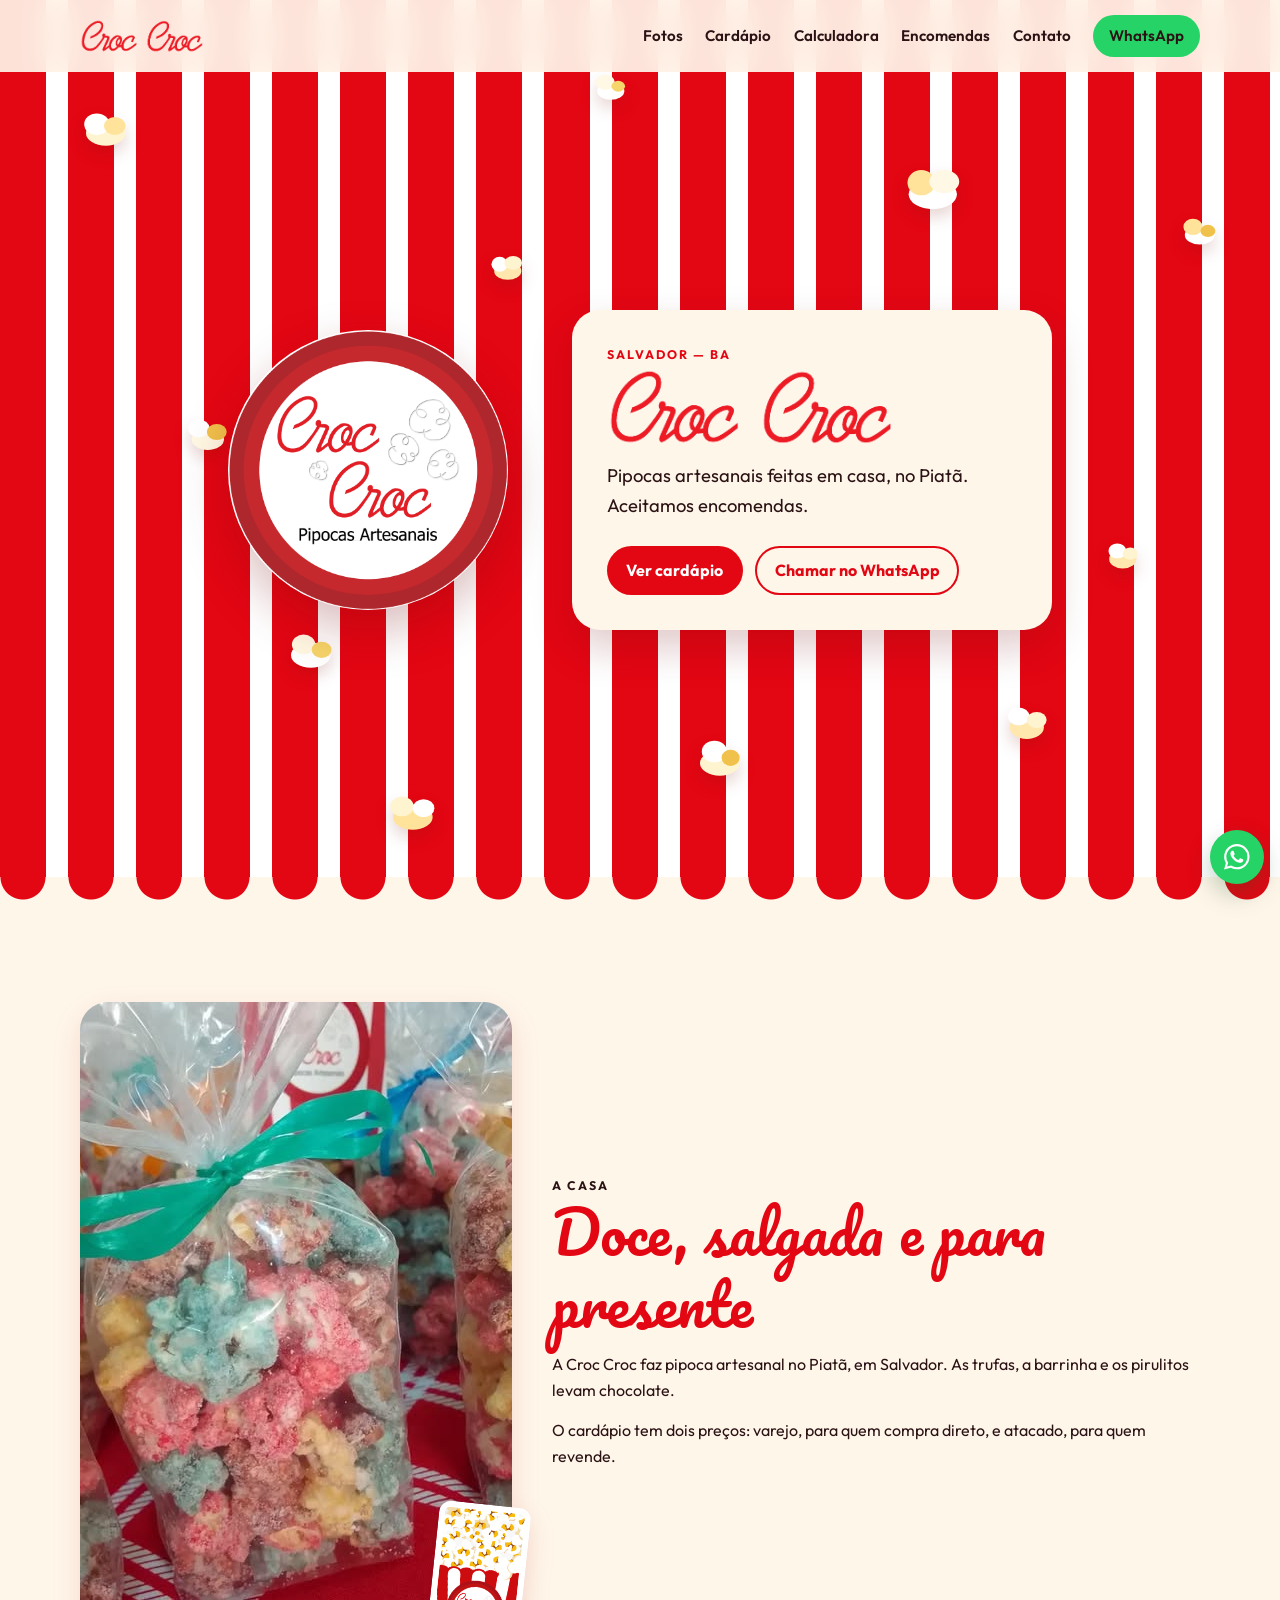
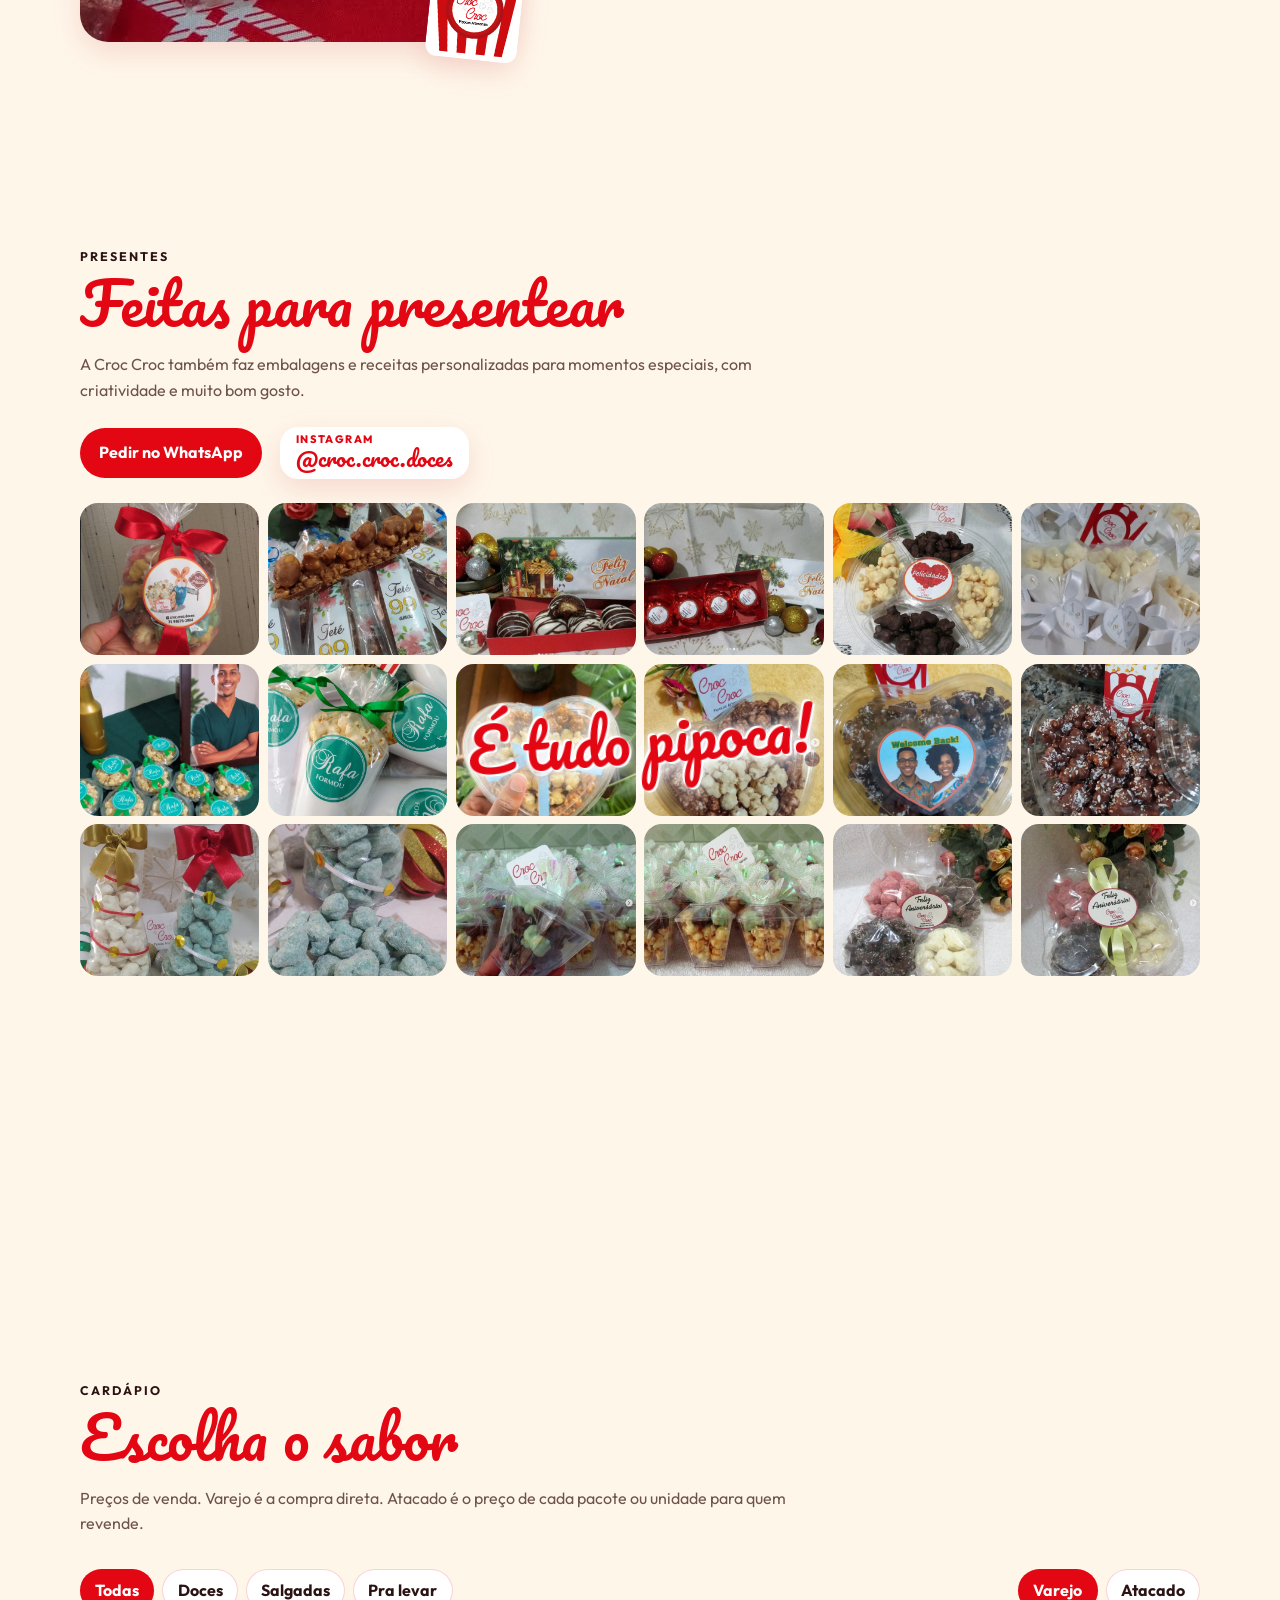
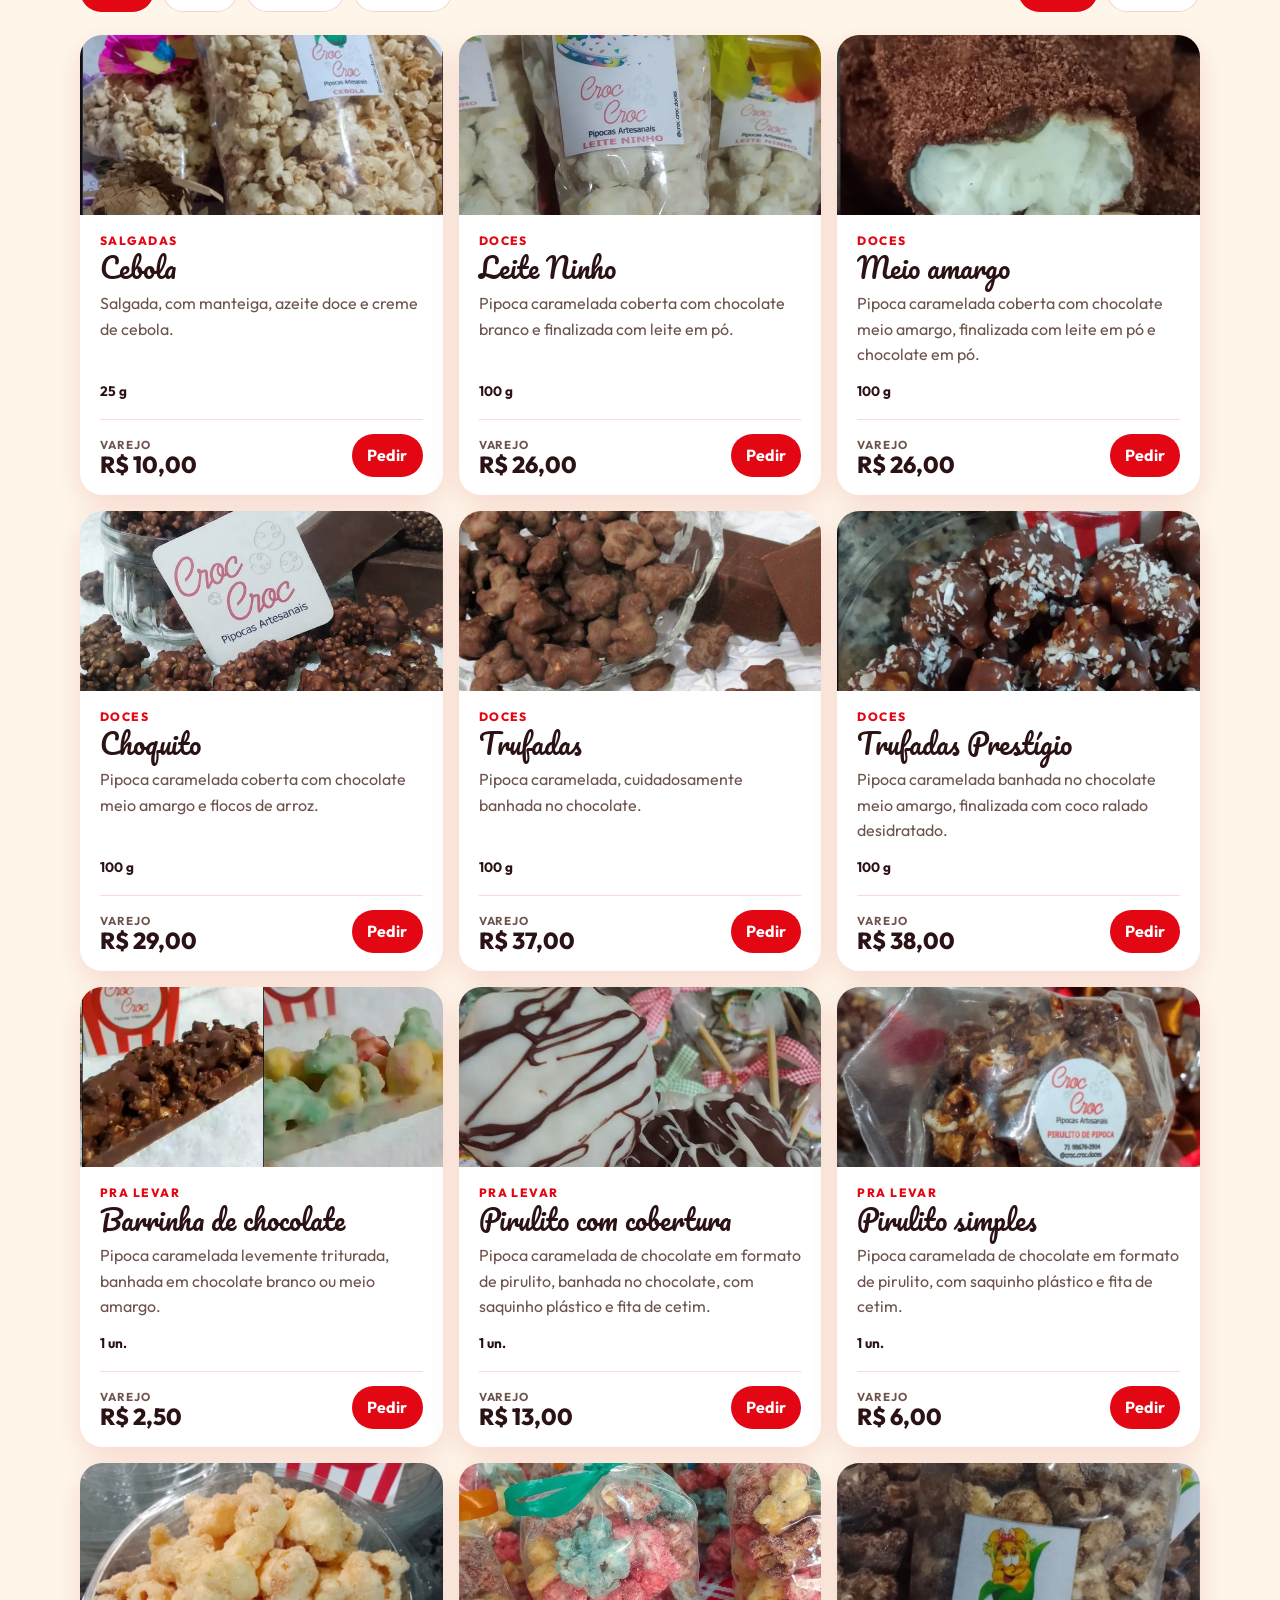
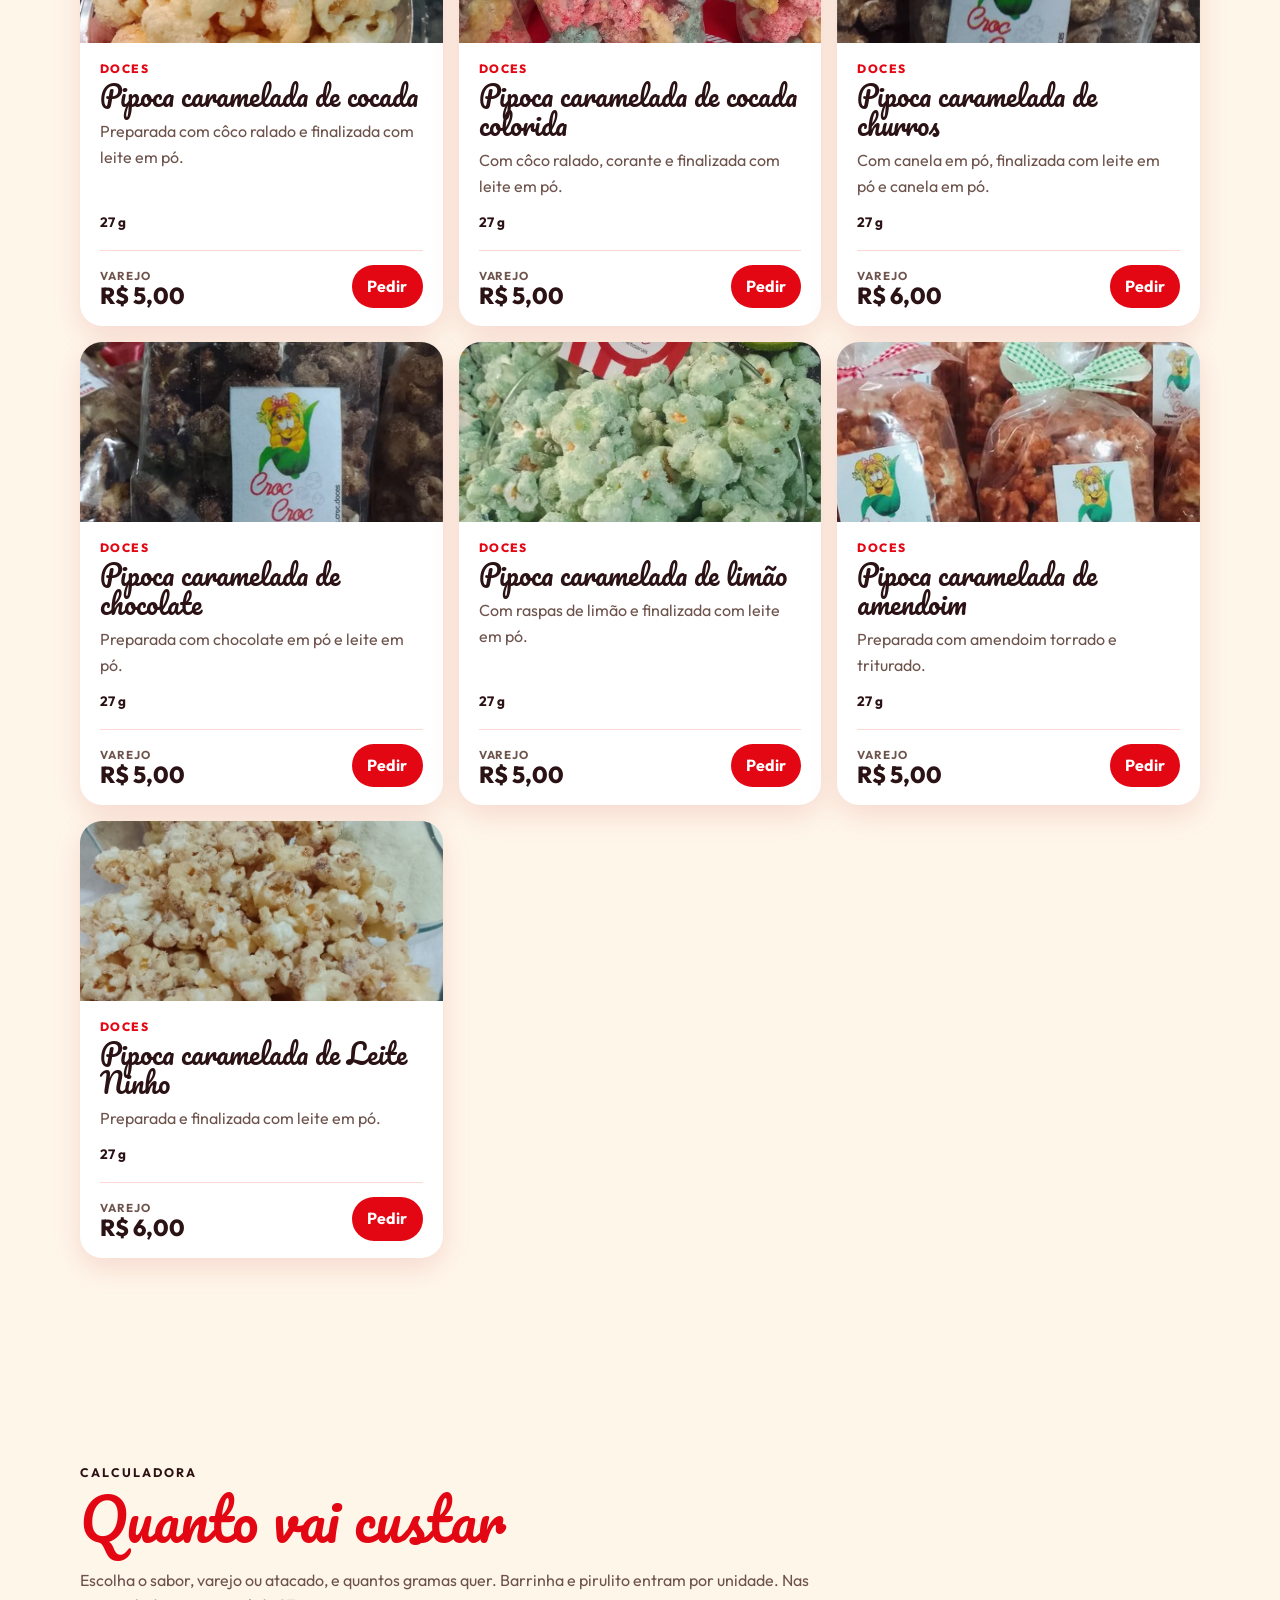
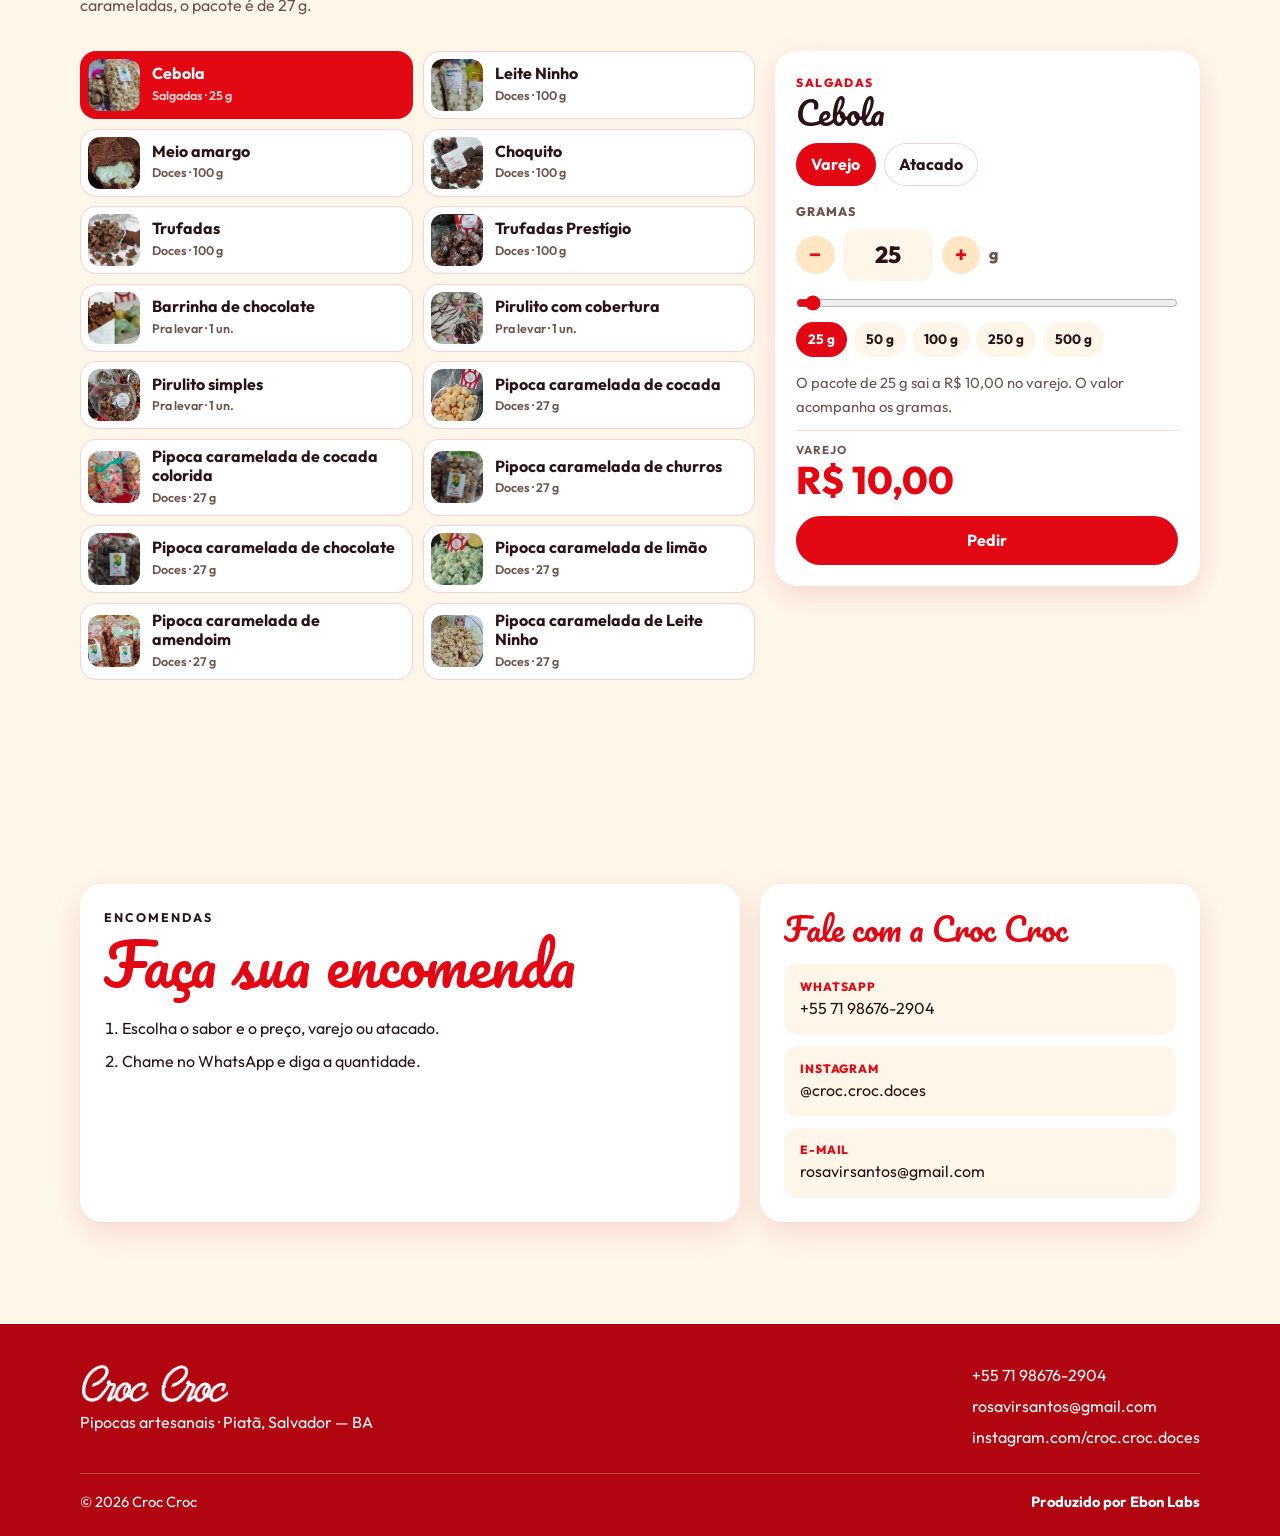
==== commit 190428fc: "feat: SEO" ====
--- a/index.html
+++ b/index.html
@@ -4,15 +4,29 @@
 <head>
     <meta charset="UTF-8">
     <meta name="viewport" content="width=device-width, initial-scale=1.0">
-    <title>Croc Croc — Pipocas artesanais em Salvador</title>
+    <title>Croc Croc — Pipocas artesanais no Piatã, Salvador</title>
     <meta name="description"
-        content="Pipocas artesanais da Croc Croc em Salvador. Cardápio com varejo, atacado e encomendas.">
+        content="Pipocas artesanais da Croc Croc no Piatã, Salvador. Doces, salgadas, trufas, barrinha e pirulito. Varejo, atacado e encomendas pelo WhatsApp.">
+    <meta name="robots" content="index, follow, max-image-preview:large">
     <meta name="theme-color" content="#e30613">
-    <meta property="og:title" content="Croc Croc — Pipocas artesanais">
+    <link rel="canonical" href="https://croc-croc.pages.dev/">
+    <meta property="og:type" content="website">
+    <meta property="og:site_name" content="Croc Croc">
+    <meta property="og:url" content="https://croc-croc.pages.dev/">
+    <meta property="og:title" content="Croc Croc — Pipocas artesanais no Piatã, Salvador">
     <meta property="og:description"
-        content="Pipocas doces e salgadas, trufas, barrinha e pirulito. Encomendas em Salvador.">
-    <meta property="og:image" content="assets/instagram/colorida.jpg">
+        content="Pipocas artesanais da Croc Croc no Piatã, Salvador. Doces, salgadas, trufas, barrinha e pirulito. Varejo, atacado e encomendas pelo WhatsApp.">
+    <meta property="og:image" content="https://croc-croc.pages.dev/assets/instagram/colorida.jpg">
+    <meta property="og:image:width" content="640">
+    <meta property="og:image:height" content="640">
+    <meta property="og:image:alt"
+        content="Sacos de pipoca colorida da Croc Croc com laços verde, laranja e dourado.">
     <meta property="og:locale" content="pt_BR">
+    <meta name="twitter:card" content="summary_large_image">
+    <meta name="twitter:title" content="Croc Croc — Pipocas artesanais no Piatã, Salvador">
+    <meta name="twitter:description"
+        content="Pipocas artesanais da Croc Croc no Piatã, Salvador. Doces, salgadas, trufas, barrinha e pirulito. Varejo, atacado e encomendas pelo WhatsApp.">
+    <meta name="twitter:image" content="https://croc-croc.pages.dev/assets/instagram/colorida.jpg">
     <link rel="icon" href="assets/logo.png" type="image/png">
     <link rel="preconnect" href="https://fonts.googleapis.com">
     <link rel="preconnect" href="https://fonts.gstatic.com" crossorigin>
@@ -24,10 +38,16 @@
     "@context": "https://schema.org",
     "@type": "FoodEstablishment",
     "name": "Croc Croc",
-    "description": "Pipocas artesanais em Salvador. Encomendas pelo WhatsApp.",
-    "image": "assets/croc-croc-cartao-frente.png",
+    "url": "https://croc-croc.pages.dev/",
+    "description": "Pipocas artesanais feitas em casa no Piatã, Salvador. Doces, salgadas, trufas, barrinha, pirulito e encomendas pelo WhatsApp.",
+    "image": [
+      "https://croc-croc.pages.dev/assets/logo.png",
+      "https://croc-croc.pages.dev/assets/instagram/colorida.jpg"
+    ],
     "telephone": "+5571986762904",
     "email": "rosavirsantos@gmail.com",
+    "priceRange": "R$",
+    "currenciesAccepted": "BRL",
     "servesCuisine": "Pipoca artesanal",
     "address": {
       "@type": "PostalAddress",
@@ -35,7 +55,138 @@
       "addressRegion": "BA",
       "addressCountry": "BR"
     },
-    "sameAs": ["https://www.instagram.com/croc.croc.doces/"]
+    "areaServed": {
+      "@type": "Place",
+      "name": "Piatã, Salvador — BA"
+    },
+    "contactPoint": {
+      "@type": "ContactPoint",
+      "telephone": "+5571986762904",
+      "contactType": "customer service",
+      "availableLanguage": "Portuguese",
+      "url": "https://wa.me/5571986762904"
+    },
+    "sameAs": ["https://www.instagram.com/croc.croc.doces/"],
+    "hasMenu": {
+      "@type": "Menu",
+      "name": "Cardápio Croc Croc",
+      "hasMenuSection": [
+        {
+          "@type": "MenuSection",
+          "name": "Salgadas",
+          "hasMenuItem": [
+            {
+              "@type": "MenuItem",
+              "name": "Cebola",
+              "description": "Salgada, com manteiga, azeite doce e creme de cebola. Pacote de 25 g.",
+              "offers": { "@type": "Offer", "price": "10.00", "priceCurrency": "BRL" }
+            }
+          ]
+        },
+        {
+          "@type": "MenuSection",
+          "name": "Doces",
+          "hasMenuItem": [
+            {
+              "@type": "MenuItem",
+              "name": "Leite Ninho",
+              "description": "Pipoca caramelada coberta com chocolate branco e finalizada com leite em pó. Pacote de 100 g.",
+              "offers": { "@type": "Offer", "price": "26.00", "priceCurrency": "BRL" }
+            },
+            {
+              "@type": "MenuItem",
+              "name": "Meio amargo",
+              "description": "Pipoca caramelada coberta com chocolate meio amargo, finalizada com leite em pó e chocolate em pó. Pacote de 100 g.",
+              "offers": { "@type": "Offer", "price": "26.00", "priceCurrency": "BRL" }
+            },
+            {
+              "@type": "MenuItem",
+              "name": "Choquito",
+              "description": "Pipoca caramelada coberta com chocolate meio amargo e flocos de arroz. Pacote de 100 g.",
+              "offers": { "@type": "Offer", "price": "29.00", "priceCurrency": "BRL" }
+            },
+            {
+              "@type": "MenuItem",
+              "name": "Trufadas",
+              "description": "Pipoca caramelada, cuidadosamente banhada no chocolate. Pacote de 100 g.",
+              "offers": { "@type": "Offer", "price": "37.00", "priceCurrency": "BRL" }
+            },
+            {
+              "@type": "MenuItem",
+              "name": "Trufadas Prestígio",
+              "description": "Pipoca caramelada banhada no chocolate meio amargo, finalizada com coco ralado desidratado. Pacote de 100 g.",
+              "offers": { "@type": "Offer", "price": "38.00", "priceCurrency": "BRL" }
+            },
+            {
+              "@type": "MenuItem",
+              "name": "Pipoca caramelada de cocada",
+              "description": "Preparada com côco ralado e finalizada com leite em pó. Tamanho festa de 27 g.",
+              "offers": { "@type": "Offer", "price": "5.00", "priceCurrency": "BRL" }
+            },
+            {
+              "@type": "MenuItem",
+              "name": "Pipoca caramelada de cocada colorida",
+              "description": "Com côco ralado, corante e finalizada com leite em pó. Tamanho festa de 27 g.",
+              "offers": { "@type": "Offer", "price": "5.00", "priceCurrency": "BRL" }
+            },
+            {
+              "@type": "MenuItem",
+              "name": "Pipoca caramelada de churros",
+              "description": "Com canela em pó, finalizada com leite em pó e canela em pó. Tamanho festa de 27 g.",
+              "offers": { "@type": "Offer", "price": "6.00", "priceCurrency": "BRL" }
+            },
+            {
+              "@type": "MenuItem",
+              "name": "Pipoca caramelada de chocolate",
+              "description": "Preparada com chocolate em pó e leite em pó. Tamanho festa de 27 g.",
+              "offers": { "@type": "Offer", "price": "5.00", "priceCurrency": "BRL" }
+            },
+            {
+              "@type": "MenuItem",
+              "name": "Pipoca caramelada de limão",
+              "description": "Com raspas de limão e finalizada com leite em pó. Tamanho festa de 27 g.",
+              "offers": { "@type": "Offer", "price": "5.00", "priceCurrency": "BRL" }
+            },
+            {
+              "@type": "MenuItem",
+              "name": "Pipoca caramelada de amendoim",
+              "description": "Preparada com amendoim torrado e triturado. Tamanho festa de 27 g.",
+              "offers": { "@type": "Offer", "price": "5.00", "priceCurrency": "BRL" }
+            },
+            {
+              "@type": "MenuItem",
+              "name": "Pipoca caramelada de Leite Ninho",
+              "description": "Preparada e finalizada com leite em pó. Tamanho festa de 27 g.",
+              "offers": { "@type": "Offer", "price": "6.00", "priceCurrency": "BRL" }
+            }
+          ]
+        },
+        {
+          "@type": "MenuSection",
+          "name": "Pra levar",
+          "hasMenuItem": [
+            {
+              "@type": "MenuItem",
+              "name": "Barrinha de chocolate",
+              "description": "Pipoca caramelada levemente triturada, banhada em chocolate branco ou meio amargo.",
+              "offers": { "@type": "Offer", "price": "2.50", "priceCurrency": "BRL" }
+            },
+            {
+              "@type": "MenuItem",
+              "name": "Pirulito com cobertura",
+              "description": "Pipoca caramelada de chocolate em formato de pirulito, banhada no chocolate, com saquinho plástico e fita de cetim.",
+              "offers": { "@type": "Offer", "price": "13.00", "priceCurrency": "BRL" }
+            },
+            {
+              "@type": "MenuItem",
+              "name": "Pirulito simples",
+              "description": "Pipoca caramelada de chocolate em formato de pirulito, com saquinho plástico e fita de cetim.",
+              "offers": { "@type": "Offer", "price": "6.00", "priceCurrency": "BRL" }
+            }
+          ]
+        }
+      ]
+    }
   }
   </script>
 </head>
@@ -134,9 +285,10 @@
                 <div class="hero__copy">
                     <p class="eyebrow">Salvador — BA</p>
                     <h1 id="hero-title">
-                        <img src="assets/logo-linha.png" alt="Croc Croc" width="311" height="86">
+                        <img src="assets/logo-linha.png" alt="" width="311" height="86">
+                        <span class="visually-hidden">Croc Croc, pipocas artesanais no Piatã, Salvador</span>
                     </h1>
-                    <p class="hero__lead">Pipocas artesanais feitas em casa. Aceitamos encomendas.</p>
+                    <p class="hero__lead">Pipocas artesanais feitas em casa, no Piatã. Aceitamos encomendas.</p>
                     <div class="hero__actions">
                         <a class="btn" href="#cardapio">Ver cardápio</a>
                         <a class="btn btn--ghost" href="https://wa.me/5571986762904" target="_blank"
@@ -156,8 +308,8 @@
                 <div class="reveal">
                     <p class="eyebrow">A casa</p>
                     <h2 class="section__title" id="casa-title">Doce, salgada e para presente</h2>
-                    <p>A Croc Croc faz pipoca artesanal em Salvador. As trufas, a barrinha e os pirulitos levam
-                        chocolate.</p>
+                    <p>A Croc Croc faz pipoca artesanal no Piatã, em Salvador. As trufas, a barrinha e os pirulitos
+                        levam chocolate.</p>
                     <p>O cardápio tem dois preços: varejo, para quem compra direto, e atacado, para quem revende.</p>
                 </div>
             </div>
@@ -282,22 +434,22 @@
                 <div class="menu-grid" id="menu-grid"></div>
                 <noscript>
                     <ul>
-                        <li>Cebola 25 g — varejo R$ 10,00, atacado R$ 8,00</li>
-                        <li>Leite Ninho 100 g — varejo R$ 26,00, atacado R$ 17,00</li>
-                        <li>Meio amargo 100 g — varejo R$ 26,00, atacado R$ 18,00</li>
-                        <li>Choquito 100 g — varejo R$ 29,00, atacado R$ 20,00</li>
-                        <li>Trufadas 100 g — varejo R$ 37,00, atacado R$ 25,00</li>
-                        <li>Trufadas Prestígio 100 g — varejo R$ 38,00, atacado R$ 26,00</li>
-                        <li>Barrinha de chocolate — varejo R$ 2,50, atacado R$ 1,50</li>
-                        <li>Pirulito com cobertura — varejo R$ 13,00, atacado R$ 9,00</li>
-                        <li>Pirulito simples — varejo R$ 6,00, atacado R$ 4,00</li>
-                        <li>Pipoca caramelada de cocada — varejo 27 g R$ 5,00, atacado 200 g R$ 29,00</li>
-                        <li>Pipoca caramelada de cocada colorida — varejo 27 g R$ 5,00, atacado 200 g R$ 29,00</li>
-                        <li>Pipoca caramelada de churros — varejo 27 g R$ 6,00, atacado 200 g R$ 30,00</li>
-                        <li>Pipoca caramelada de chocolate — varejo 27 g R$ 5,00, atacado 200 g R$ 29,00</li>
-                        <li>Pipoca caramelada de limão — varejo 27 g R$ 5,00, atacado 200 g R$ 26,00</li>
-                        <li>Pipoca caramelada de amendoim — varejo 27 g R$ 5,00, atacado 200 g R$ 28,00</li>
-                        <li>Pipoca caramelada de Leite Ninho — varejo 27 g R$ 6,00, atacado 200 g R$ 27,00</li>
+                        <li>Cebola, 25 g. Salgada, com manteiga, azeite doce e creme de cebola. Varejo R$ 10,00, atacado R$ 8,00.</li>
+                        <li>Leite Ninho, 100 g. Pipoca caramelada coberta com chocolate branco e leite em pó. Varejo R$ 26,00, atacado R$ 17,00.</li>
+                        <li>Meio amargo, 100 g. Chocolate meio amargo, leite em pó e chocolate em pó. Varejo R$ 26,00, atacado R$ 18,00.</li>
+                        <li>Choquito, 100 g. Chocolate meio amargo e flocos de arroz. Varejo R$ 29,00, atacado R$ 20,00.</li>
+                        <li>Trufadas, 100 g. Pipoca caramelada banhada no chocolate. Varejo R$ 37,00, atacado R$ 25,00.</li>
+                        <li>Trufadas Prestígio, 100 g. Chocolate meio amargo e coco ralado desidratado. Varejo R$ 38,00, atacado R$ 26,00.</li>
+                        <li>Barrinha de chocolate. Varejo R$ 2,50, atacado R$ 1,50.</li>
+                        <li>Pirulito com cobertura. Varejo R$ 13,00, atacado R$ 9,00.</li>
+                        <li>Pirulito simples. Varejo R$ 6,00, atacado R$ 4,00.</li>
+                        <li>Pipoca caramelada de cocada. Varejo 27 g R$ 5,00, atacado 200 g R$ 29,00.</li>
+                        <li>Pipoca caramelada de cocada colorida. Varejo 27 g R$ 5,00, atacado 200 g R$ 29,00.</li>
+                        <li>Pipoca caramelada de churros. Varejo 27 g R$ 6,00, atacado 200 g R$ 30,00.</li>
+                        <li>Pipoca caramelada de chocolate. Varejo 27 g R$ 5,00, atacado 200 g R$ 29,00.</li>
+                        <li>Pipoca caramelada de limão. Varejo 27 g R$ 5,00, atacado 200 g R$ 26,00.</li>
+                        <li>Pipoca caramelada de amendoim. Varejo 27 g R$ 5,00, atacado 200 g R$ 28,00.</li>
+                        <li>Pipoca caramelada de Leite Ninho. Varejo 27 g R$ 6,00, atacado 200 g R$ 27,00.</li>
                     </ul>
                 </noscript>
             </div>
@@ -373,7 +525,7 @@
                 <p class="footer__name">
                     <img src="assets/logo-linha.png" alt="Croc Croc" width="311" height="86">
                 </p>
-                <p>Pipocas artesanais · Salvador — BA</p>
+                <p>Pipocas artesanais · Piatã, Salvador — BA</p>
             </div>
             <div class="footer__links">
                 <a href="tel:+5571986762904">+55 71 98676-2904</a>
--- a/css/style.css
+++ b/css/style.css
@@ -68,6 +68,18 @@
 
 .skip-link:focus {
   top: 1rem;
+}
+
+.visually-hidden {
+  position: absolute;
+  width: 1px;
+  height: 1px;
+  padding: 0;
+  margin: -1px;
+  overflow: hidden;
+  clip: rect(0, 0, 0, 0);
+  white-space: nowrap;
+  border: 0;
 }
 
 :focus-visible {
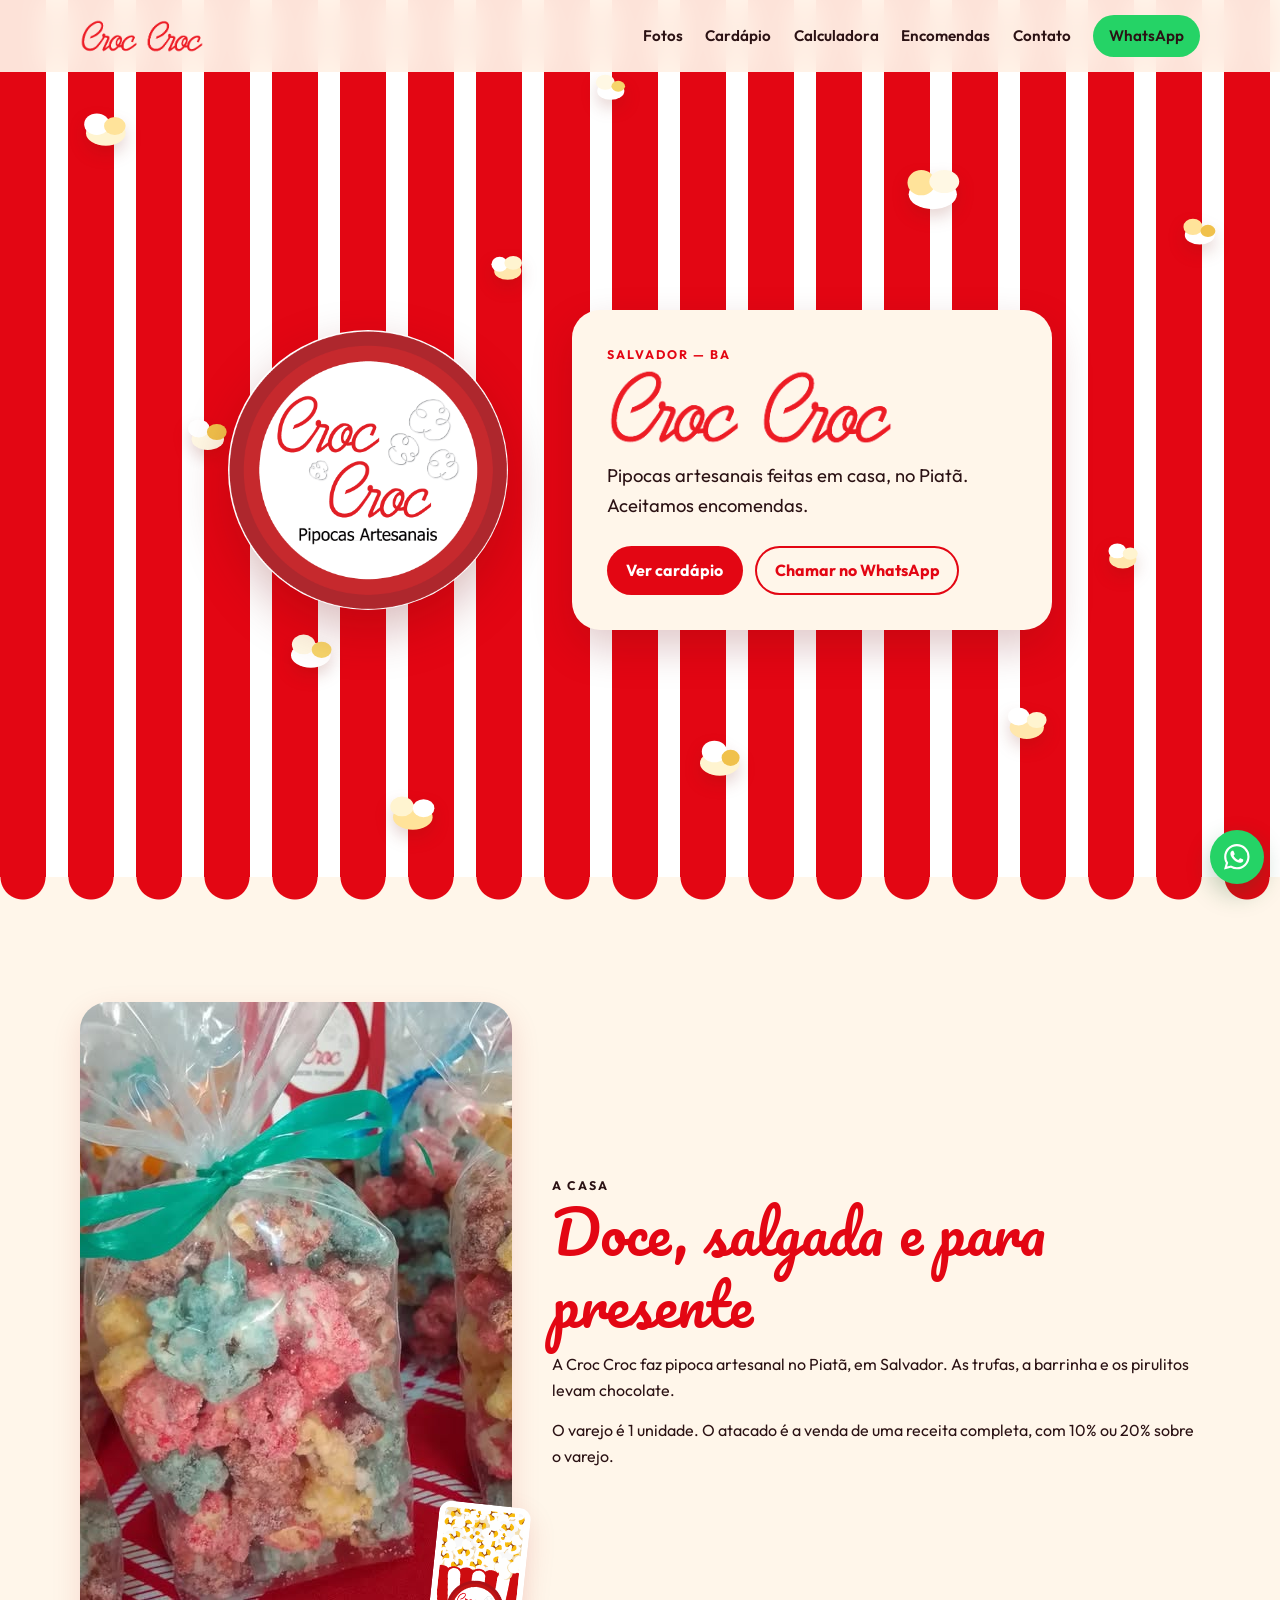
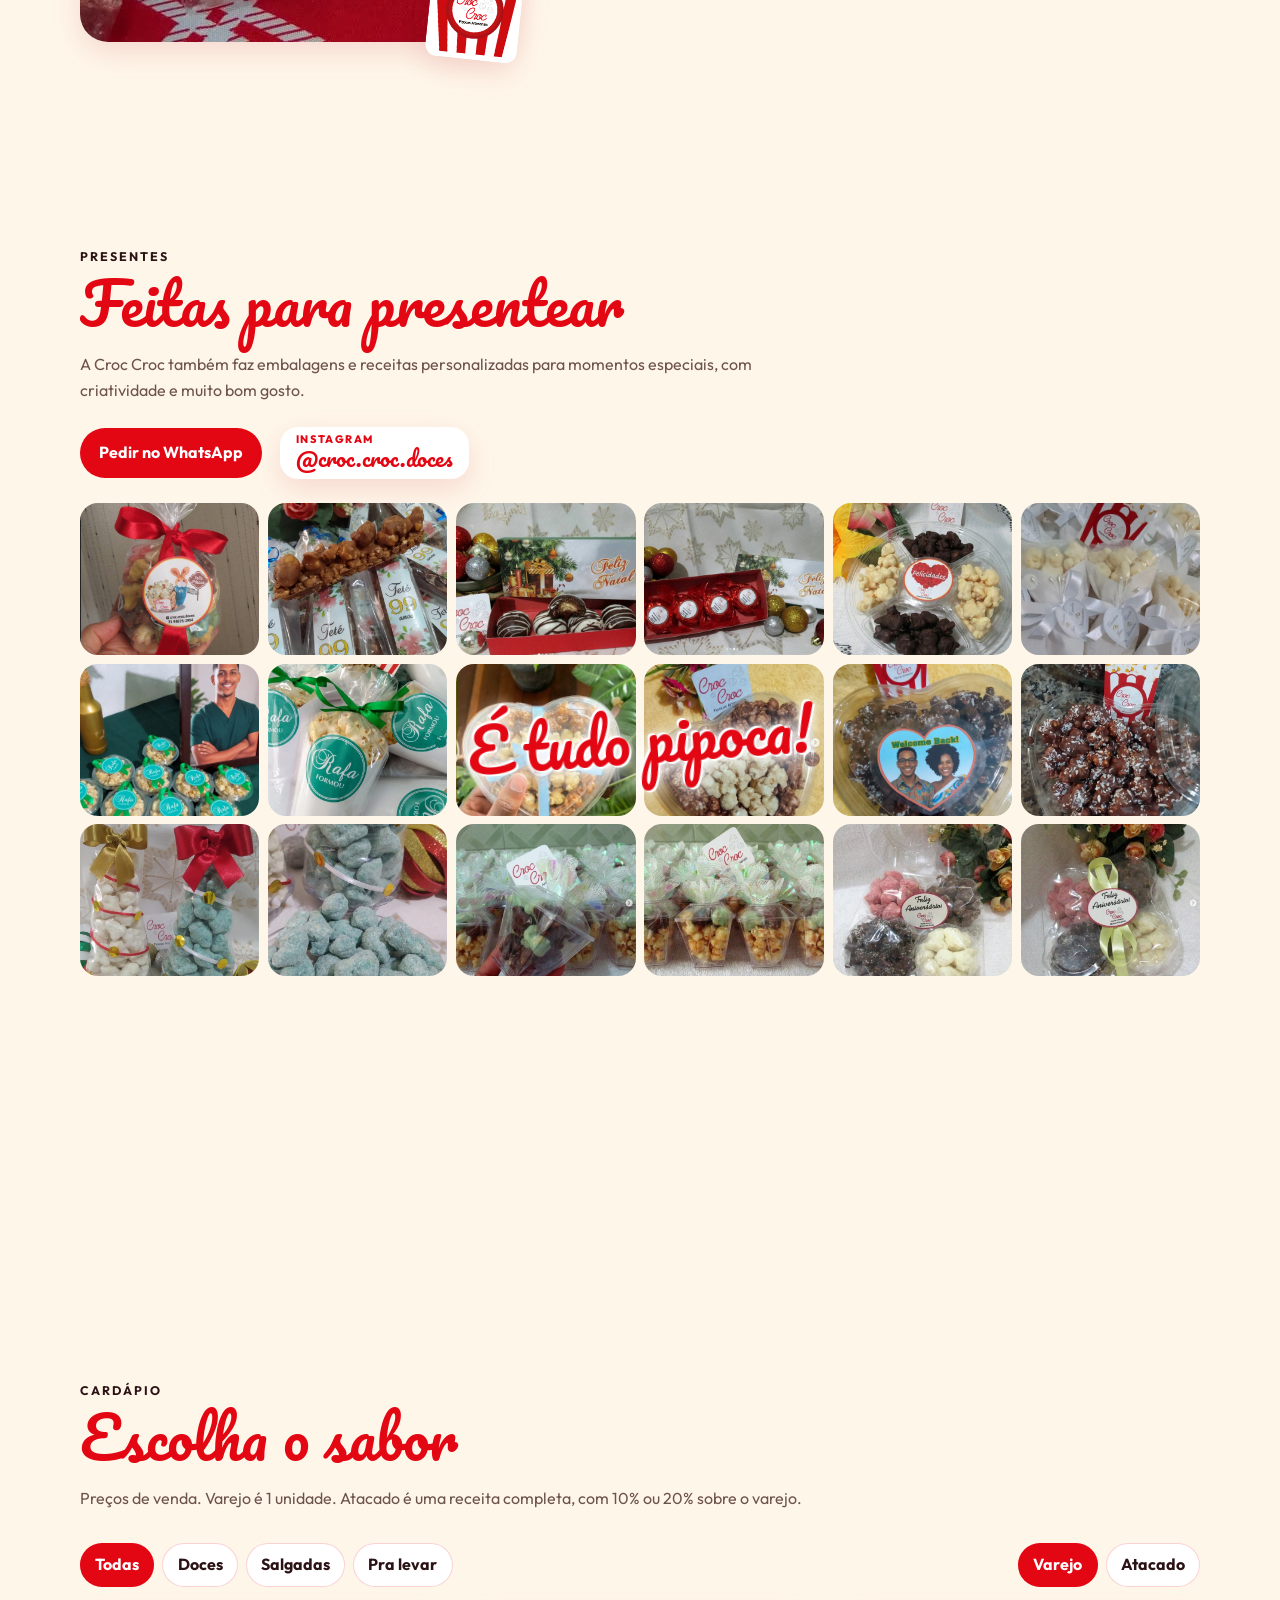
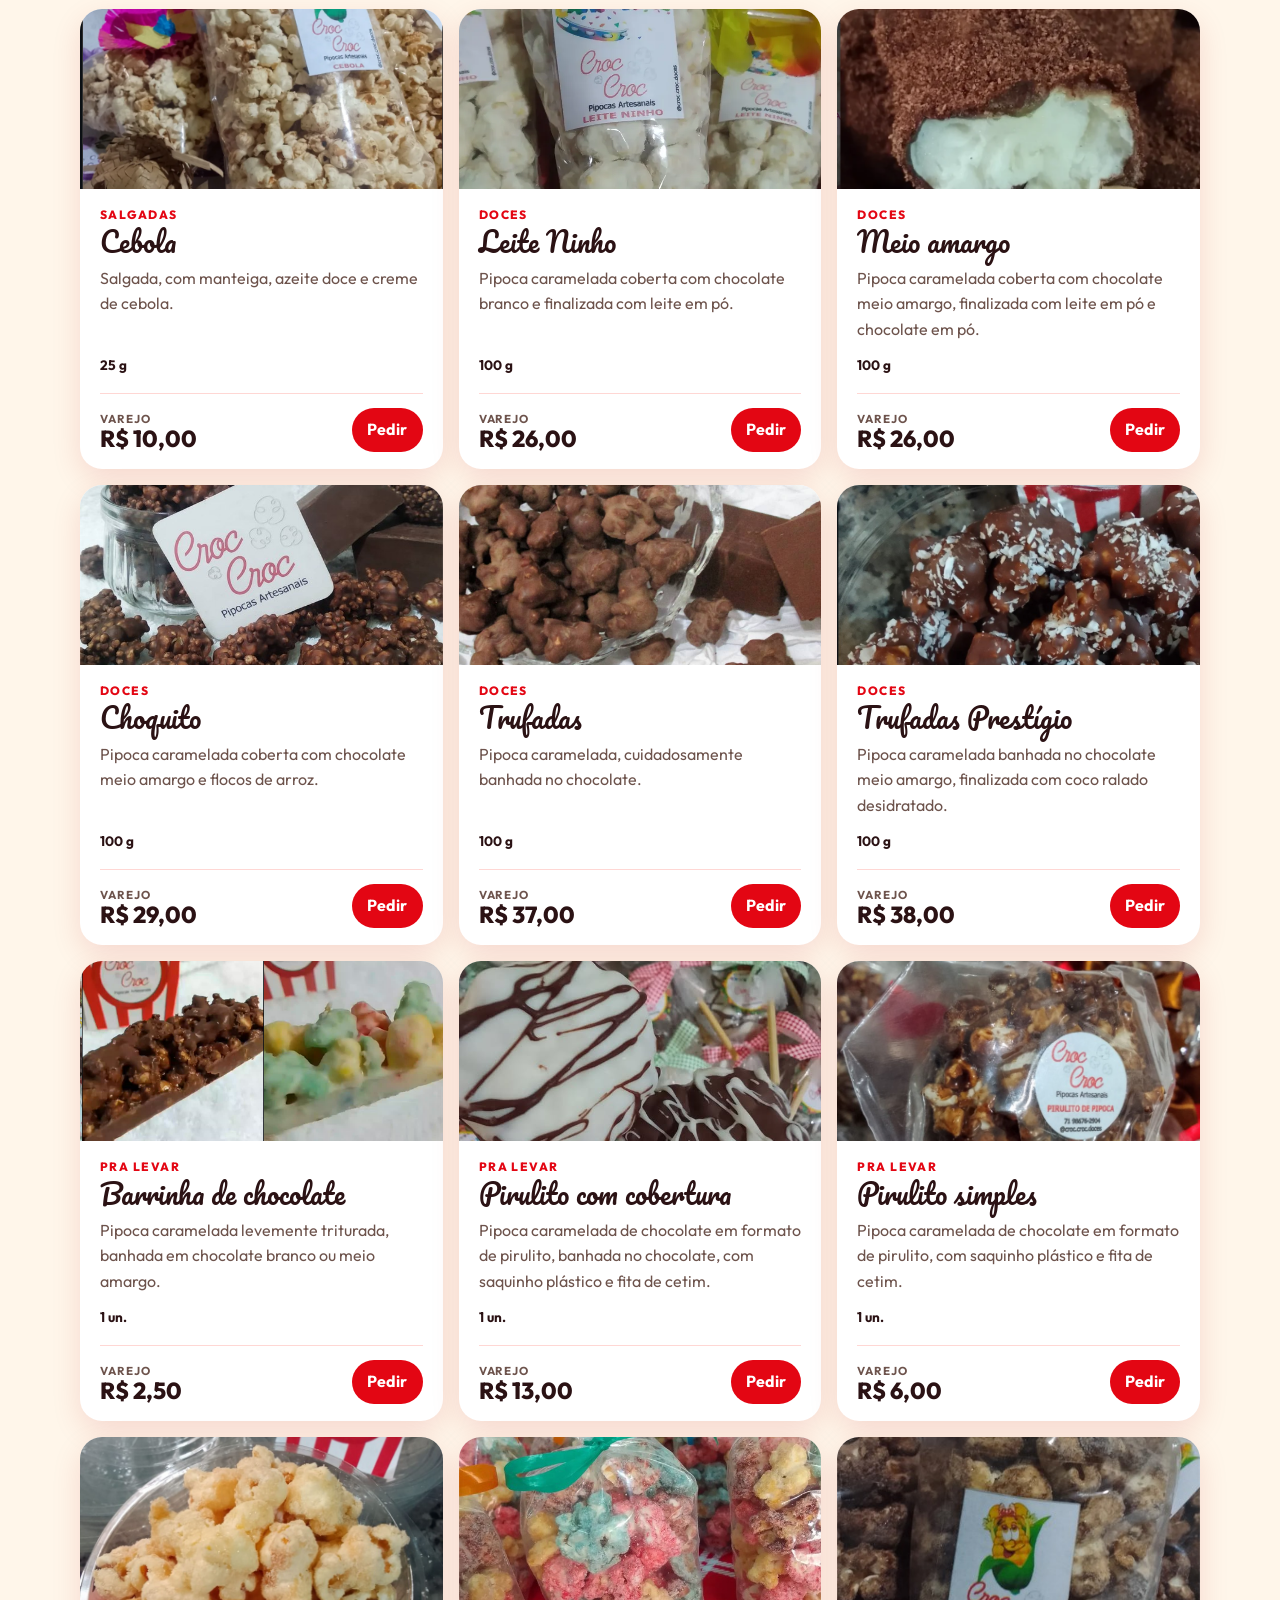
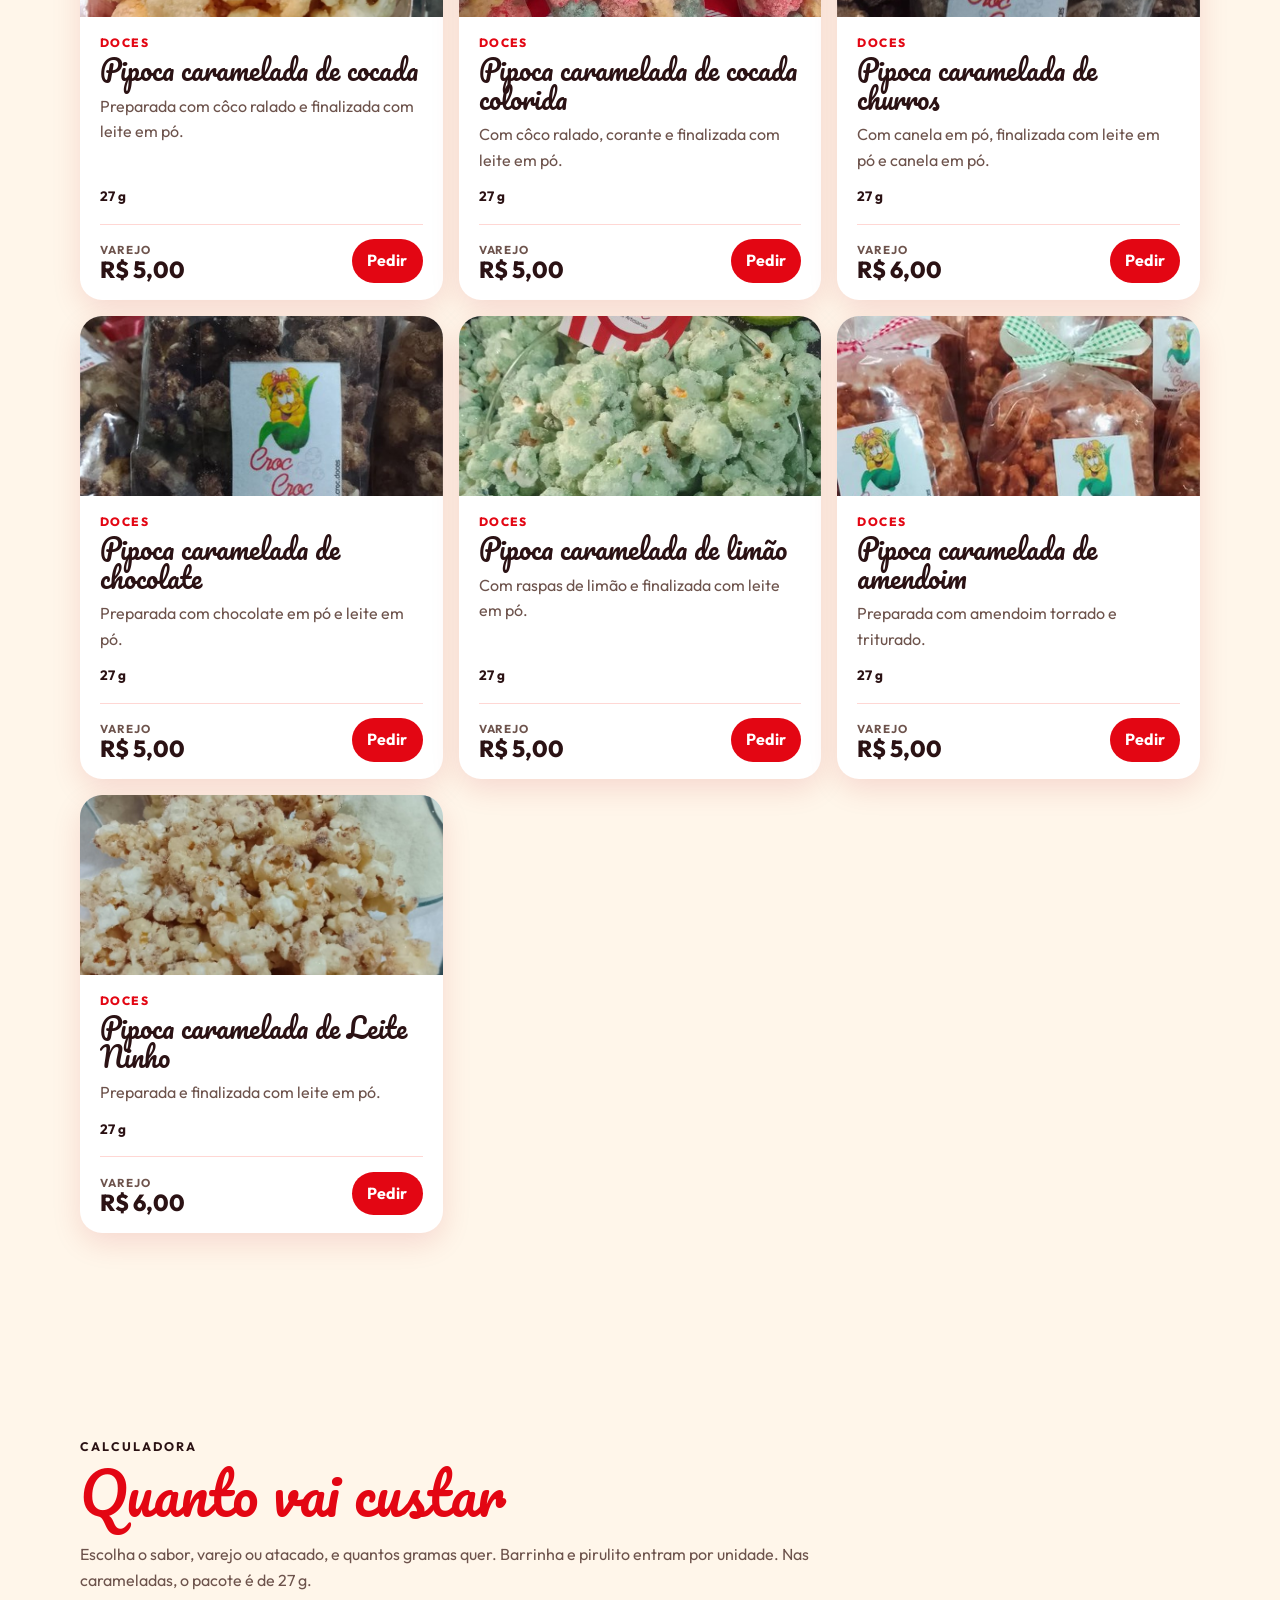
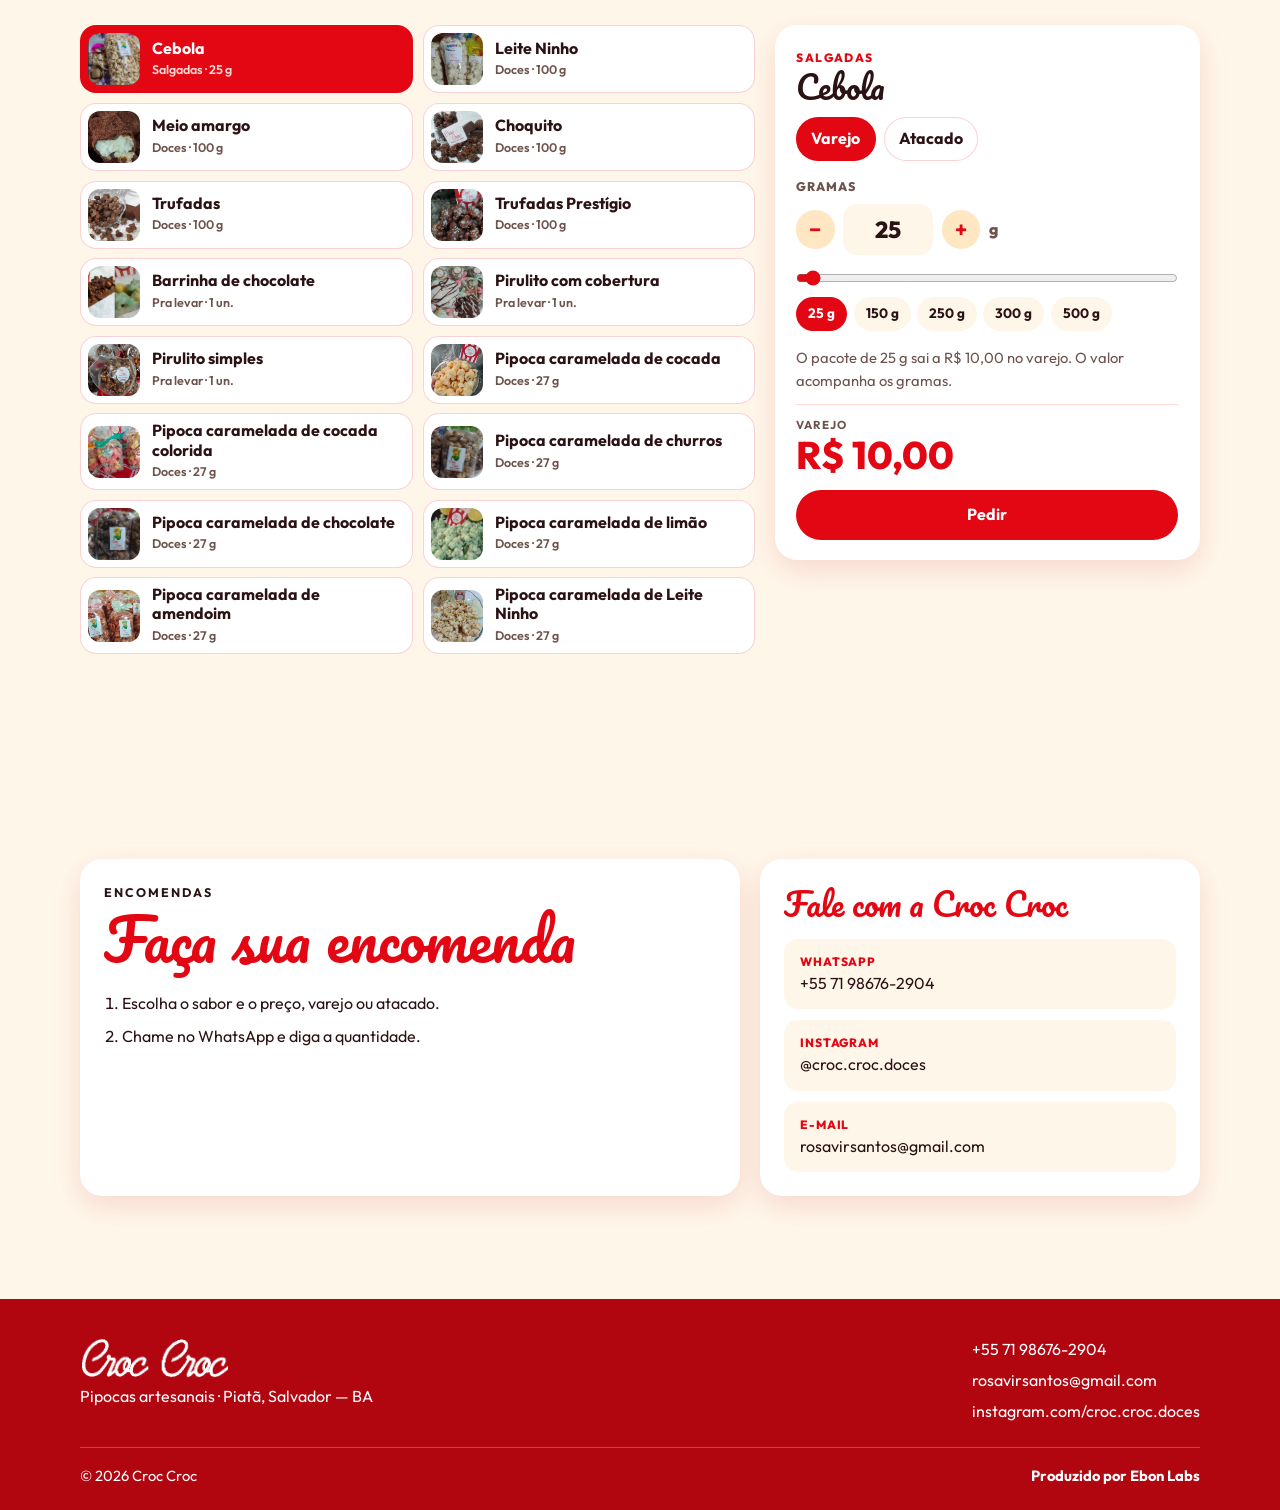
==== commit b6e49367: "feat: retail and wholesale" ====
--- a/index.html
+++ b/index.html
@@ -310,7 +310,7 @@
                     <h2 class="section__title" id="casa-title">Doce, salgada e para presente</h2>
                     <p>A Croc Croc faz pipoca artesanal no Piatã, em Salvador. As trufas, a barrinha e os pirulitos
                         levam chocolate.</p>
-                    <p>O cardápio tem dois preços: varejo, para quem compra direto, e atacado, para quem revende.</p>
+                    <p>O varejo é 1 unidade. O atacado é a venda de uma receita completa, com 10% ou 20% sobre o varejo.</p>
                 </div>
             </div>
         </section>
@@ -419,8 +419,8 @@
                 <header class="reveal">
                     <p class="eyebrow">Cardápio</p>
                     <h2 class="section__title" id="cardapio-title">Escolha o sabor</h2>
-                    <p class="section__desc">Preços de venda. Varejo é a compra direta. Atacado é o preço de cada pacote
-                        ou unidade para quem revende.</p>
+                    <p class="section__desc">Preços de venda. Varejo é 1 unidade. Atacado é uma receita completa, com 10%
+                        ou 20% sobre o varejo.</p>
                 </header>
                 <div class="menu-tools">
                     <div class="chips" id="menu-groups" role="group" aria-label="Filtrar sabores"></div>
@@ -434,22 +434,22 @@
                 <div class="menu-grid" id="menu-grid"></div>
                 <noscript>
                     <ul>
-                        <li>Cebola, 25 g. Salgada, com manteiga, azeite doce e creme de cebola. Varejo R$ 10,00, atacado R$ 8,00.</li>
-                        <li>Leite Ninho, 100 g. Pipoca caramelada coberta com chocolate branco e leite em pó. Varejo R$ 26,00, atacado R$ 17,00.</li>
-                        <li>Meio amargo, 100 g. Chocolate meio amargo, leite em pó e chocolate em pó. Varejo R$ 26,00, atacado R$ 18,00.</li>
-                        <li>Choquito, 100 g. Chocolate meio amargo e flocos de arroz. Varejo R$ 29,00, atacado R$ 20,00.</li>
-                        <li>Trufadas, 100 g. Pipoca caramelada banhada no chocolate. Varejo R$ 37,00, atacado R$ 25,00.</li>
-                        <li>Trufadas Prestígio, 100 g. Chocolate meio amargo e coco ralado desidratado. Varejo R$ 38,00, atacado R$ 26,00.</li>
-                        <li>Barrinha de chocolate. Varejo R$ 2,50, atacado R$ 1,50.</li>
-                        <li>Pirulito com cobertura. Varejo R$ 13,00, atacado R$ 9,00.</li>
-                        <li>Pirulito simples. Varejo R$ 6,00, atacado R$ 4,00.</li>
-                        <li>Pipoca caramelada de cocada. Varejo 27 g R$ 5,00, atacado 200 g R$ 29,00.</li>
-                        <li>Pipoca caramelada de cocada colorida. Varejo 27 g R$ 5,00, atacado 200 g R$ 29,00.</li>
-                        <li>Pipoca caramelada de churros. Varejo 27 g R$ 6,00, atacado 200 g R$ 30,00.</li>
-                        <li>Pipoca caramelada de chocolate. Varejo 27 g R$ 5,00, atacado 200 g R$ 29,00.</li>
-                        <li>Pipoca caramelada de limão. Varejo 27 g R$ 5,00, atacado 200 g R$ 26,00.</li>
-                        <li>Pipoca caramelada de amendoim. Varejo 27 g R$ 5,00, atacado 200 g R$ 28,00.</li>
-                        <li>Pipoca caramelada de Leite Ninho. Varejo 27 g R$ 6,00, atacado 200 g R$ 27,00.</li>
+                        <li>Cebola, 25 g. Salgada, com manteiga, azeite doce e creme de cebola. Varejo R$ 10,00. 1 receita (6 pacotes) R$ 9,00. 2 receitas R$ 8,00.</li>
+                        <li>Leite Ninho, 100 g. Pipoca caramelada coberta com chocolate branco e leite em pó. Varejo R$ 26,00. 1 receita R$ 23,00. 2 receitas R$ 21,00.</li>
+                        <li>Meio amargo, 100 g. Chocolate meio amargo, leite em pó e chocolate em pó. Varejo R$ 26,00. 1 receita R$ 23,00. 2 receitas R$ 21,00.</li>
+                        <li>Choquito, 100 g. Chocolate meio amargo e flocos de arroz. Varejo R$ 29,00. 1 receita R$ 26,00. 2 receitas R$ 23,00.</li>
+                        <li>Trufadas, 100 g. Pipoca caramelada banhada no chocolate. Varejo R$ 37,00. 1 receita R$ 33,00. 2 receitas R$ 30,00.</li>
+                        <li>Trufadas Prestígio, 100 g. Chocolate meio amargo e coco ralado desidratado. Varejo R$ 38,00. 1 receita R$ 34,00. 2 receitas R$ 30,00.</li>
+                        <li>Barrinha de chocolate. Varejo R$ 2,50. 1 receita (12 un.) R$ 2,00.</li>
+                        <li>Pirulito com cobertura. Varejo R$ 13,00. 1 receita (8 un.) R$ 12,00. 2 receitas R$ 10,00.</li>
+                        <li>Pirulito simples. Varejo R$ 6,00. 1 receita (8 un.) R$ 5,00.</li>
+                        <li>Pipoca caramelada de cocada. Varejo 27 g R$ 5,00, 1 receita (8 pacotes) R$ 4,00. Pacote de 200 g: 1 receita R$ 38,00; 2 receitas R$ 34,00.</li>
+                        <li>Pipoca caramelada de cocada colorida. Varejo 27 g R$ 5,00, 1 receita (8 pacotes) R$ 4,00. Pacote de 200 g: 1 receita R$ 38,00; 2 receitas R$ 34,00.</li>
+                        <li>Pipoca caramelada de churros. Varejo 27 g R$ 6,00, 1 receita (8 pacotes) R$ 5,00. Pacote de 200 g: 1 receita R$ 41,00; 2 receitas R$ 36,00.</li>
+                        <li>Pipoca caramelada de chocolate. Varejo 27 g R$ 5,00, 1 receita (8 pacotes) R$ 4,00. Pacote de 200 g: 1 receita R$ 39,00; 2 receitas R$ 34,00.</li>
+                        <li>Pipoca caramelada de limão. Varejo 27 g R$ 5,00, 1 receita (8 pacotes) R$ 4,00. Pacote de 200 g: 1 receita R$ 34,00; 2 receitas R$ 30,00.</li>
+                        <li>Pipoca caramelada de amendoim. Varejo 27 g R$ 5,00, 1 receita (8 pacotes) R$ 4,00. Pacote de 200 g: 1 receita R$ 38,00; 2 receitas R$ 34,00.</li>
+                        <li>Pipoca caramelada de Leite Ninho. Varejo 27 g R$ 6,00, 1 receita (8 pacotes) R$ 5,00. Pacote de 200 g: 1 receita R$ 37,00; 2 receitas R$ 33,00.</li>
                     </ul>
                 </noscript>
             </div>
--- a/css/style.css
+++ b/css/style.css
@@ -852,6 +852,15 @@
   line-height: 1.1;
 }
 
+.menu-card__amount {
+  display: block;
+  margin-bottom: 0.35rem;
+}
+
+.menu-card__amount:last-child {
+  margin-bottom: 0;
+}
+
 .menu-card__order {
   background: var(--red);
   color: var(--white);
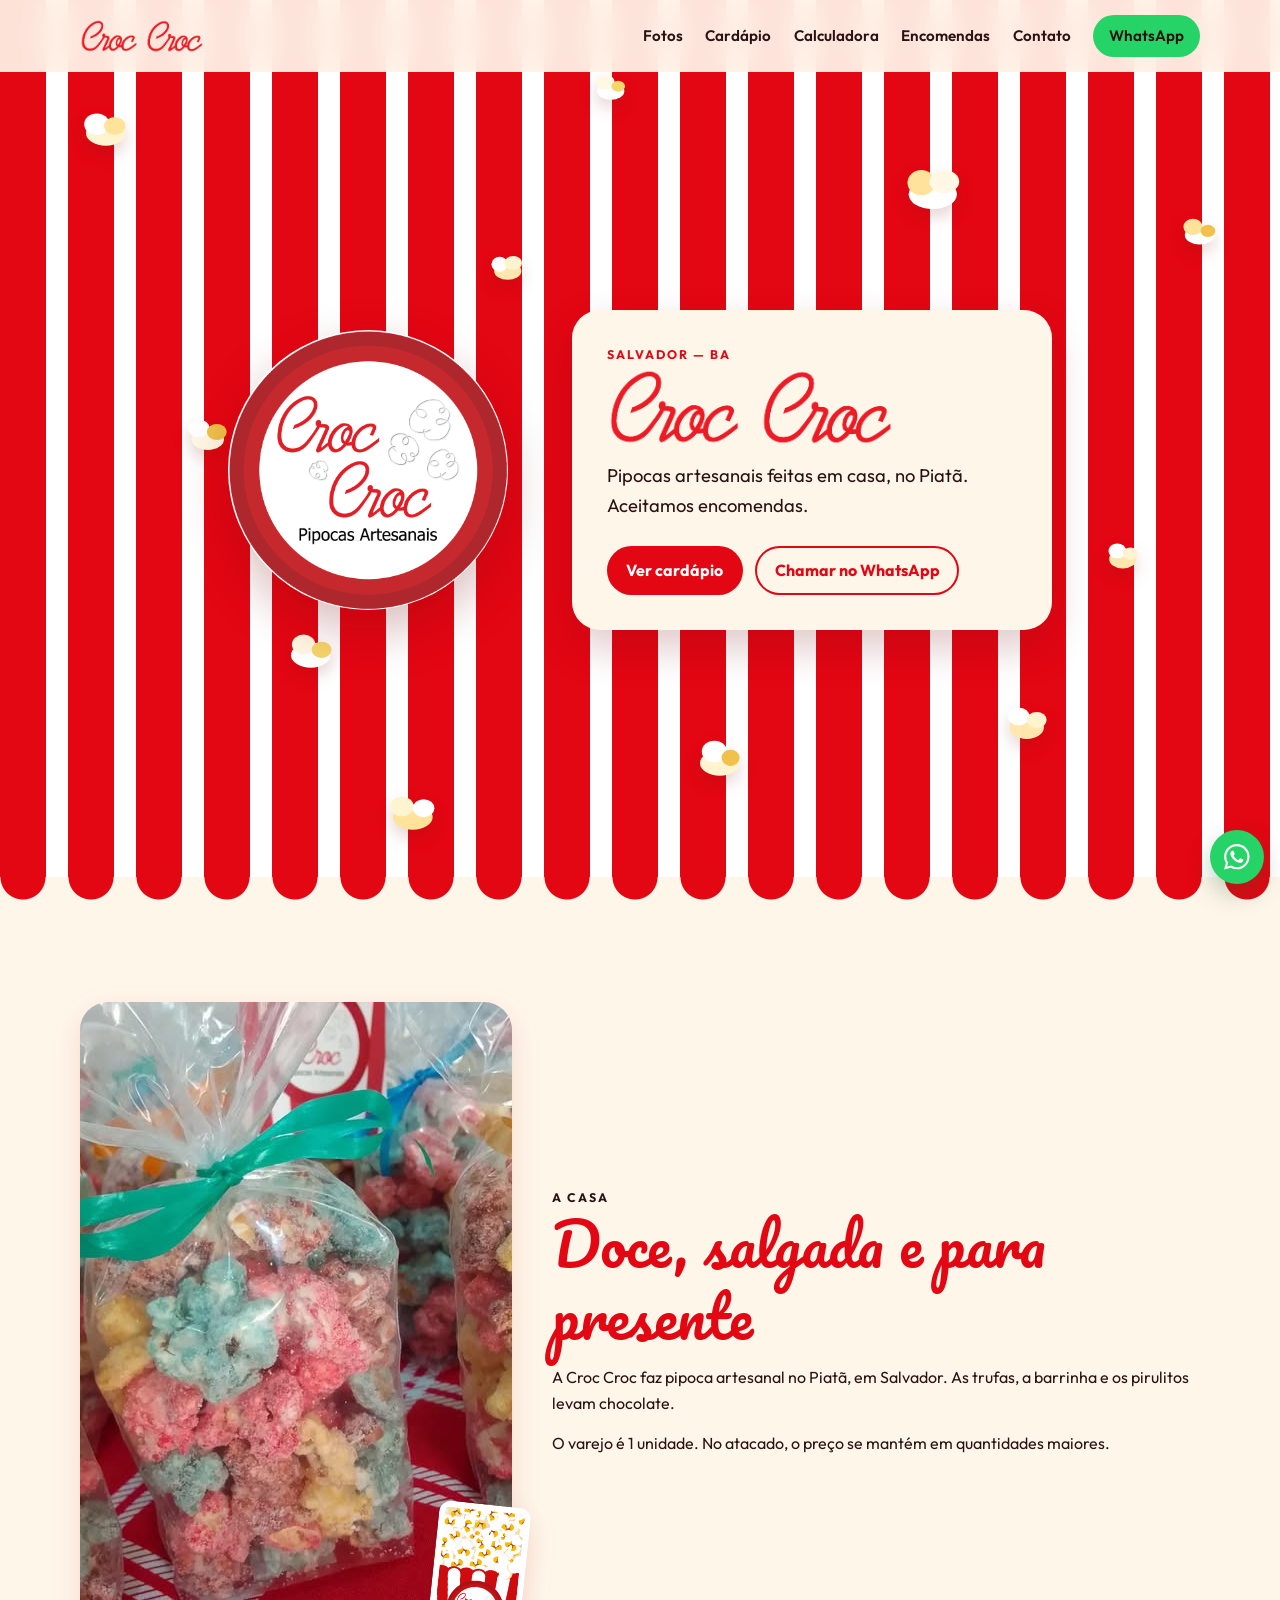
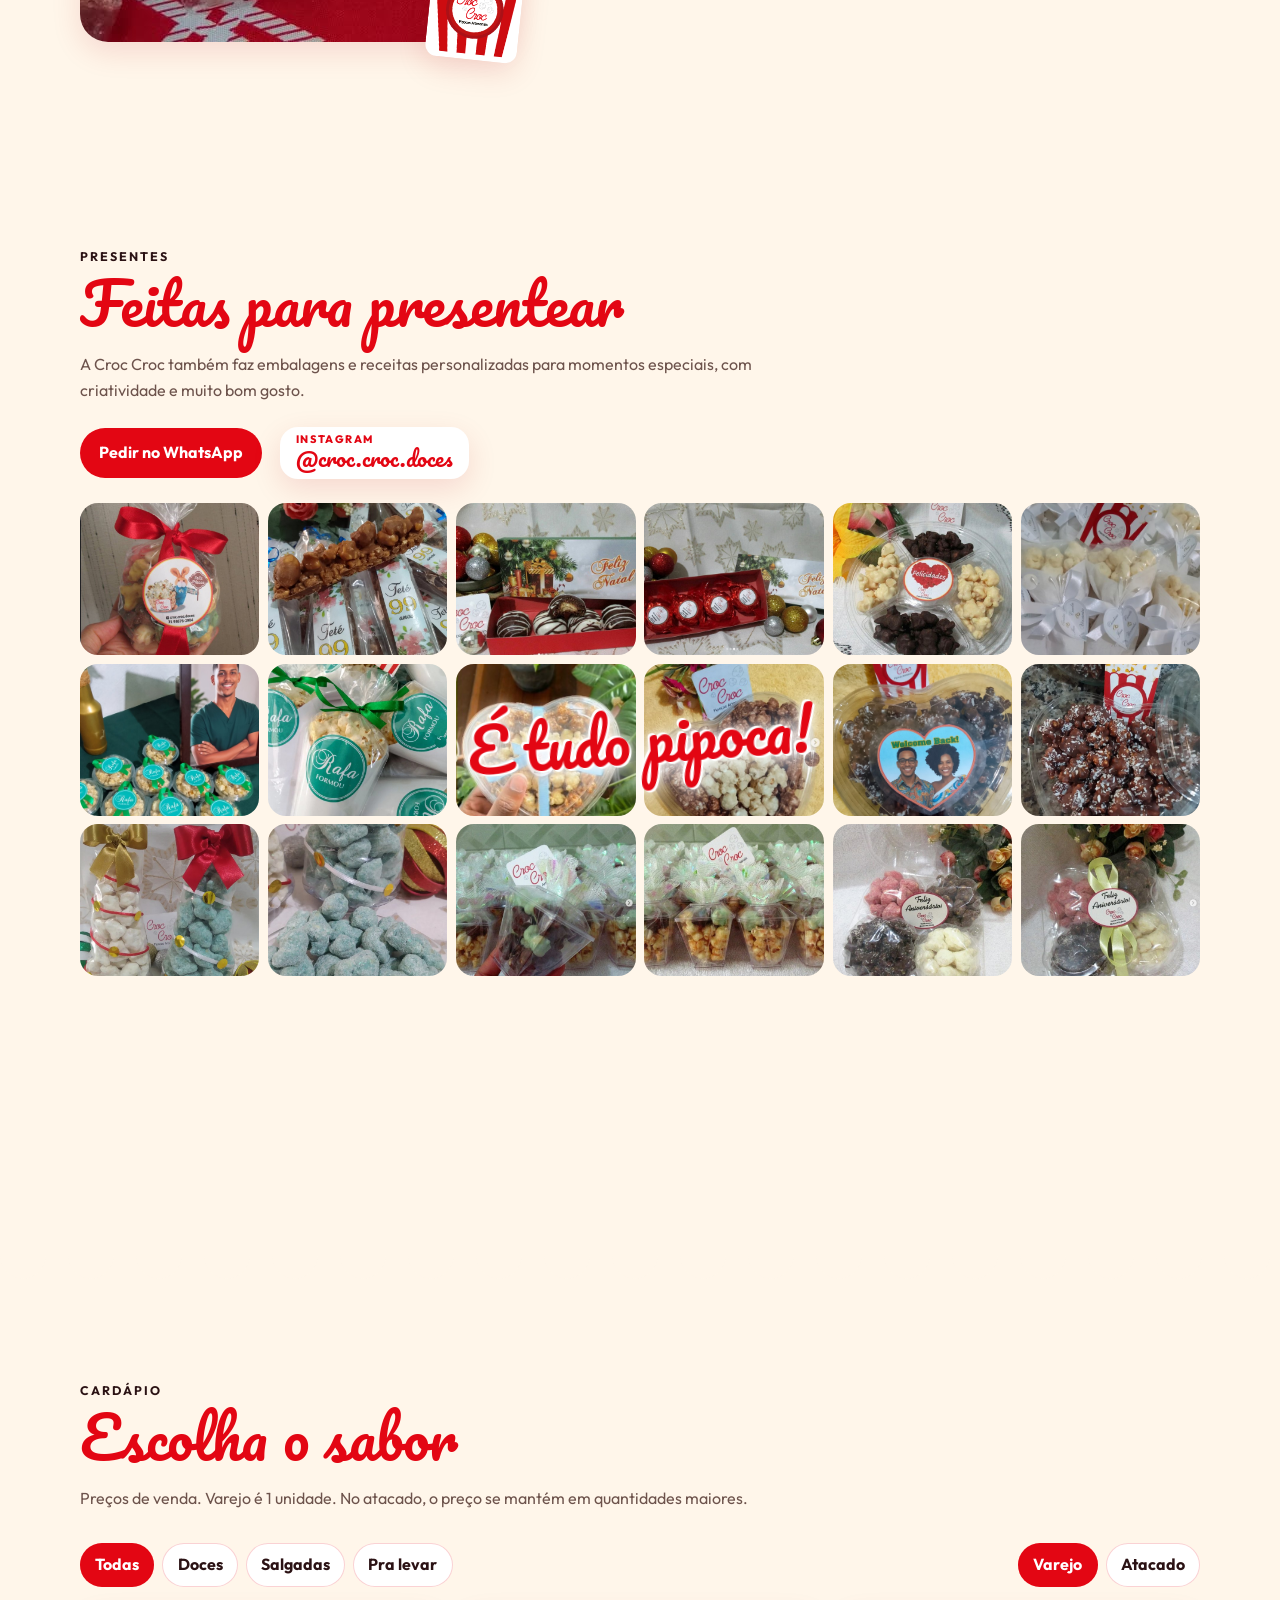
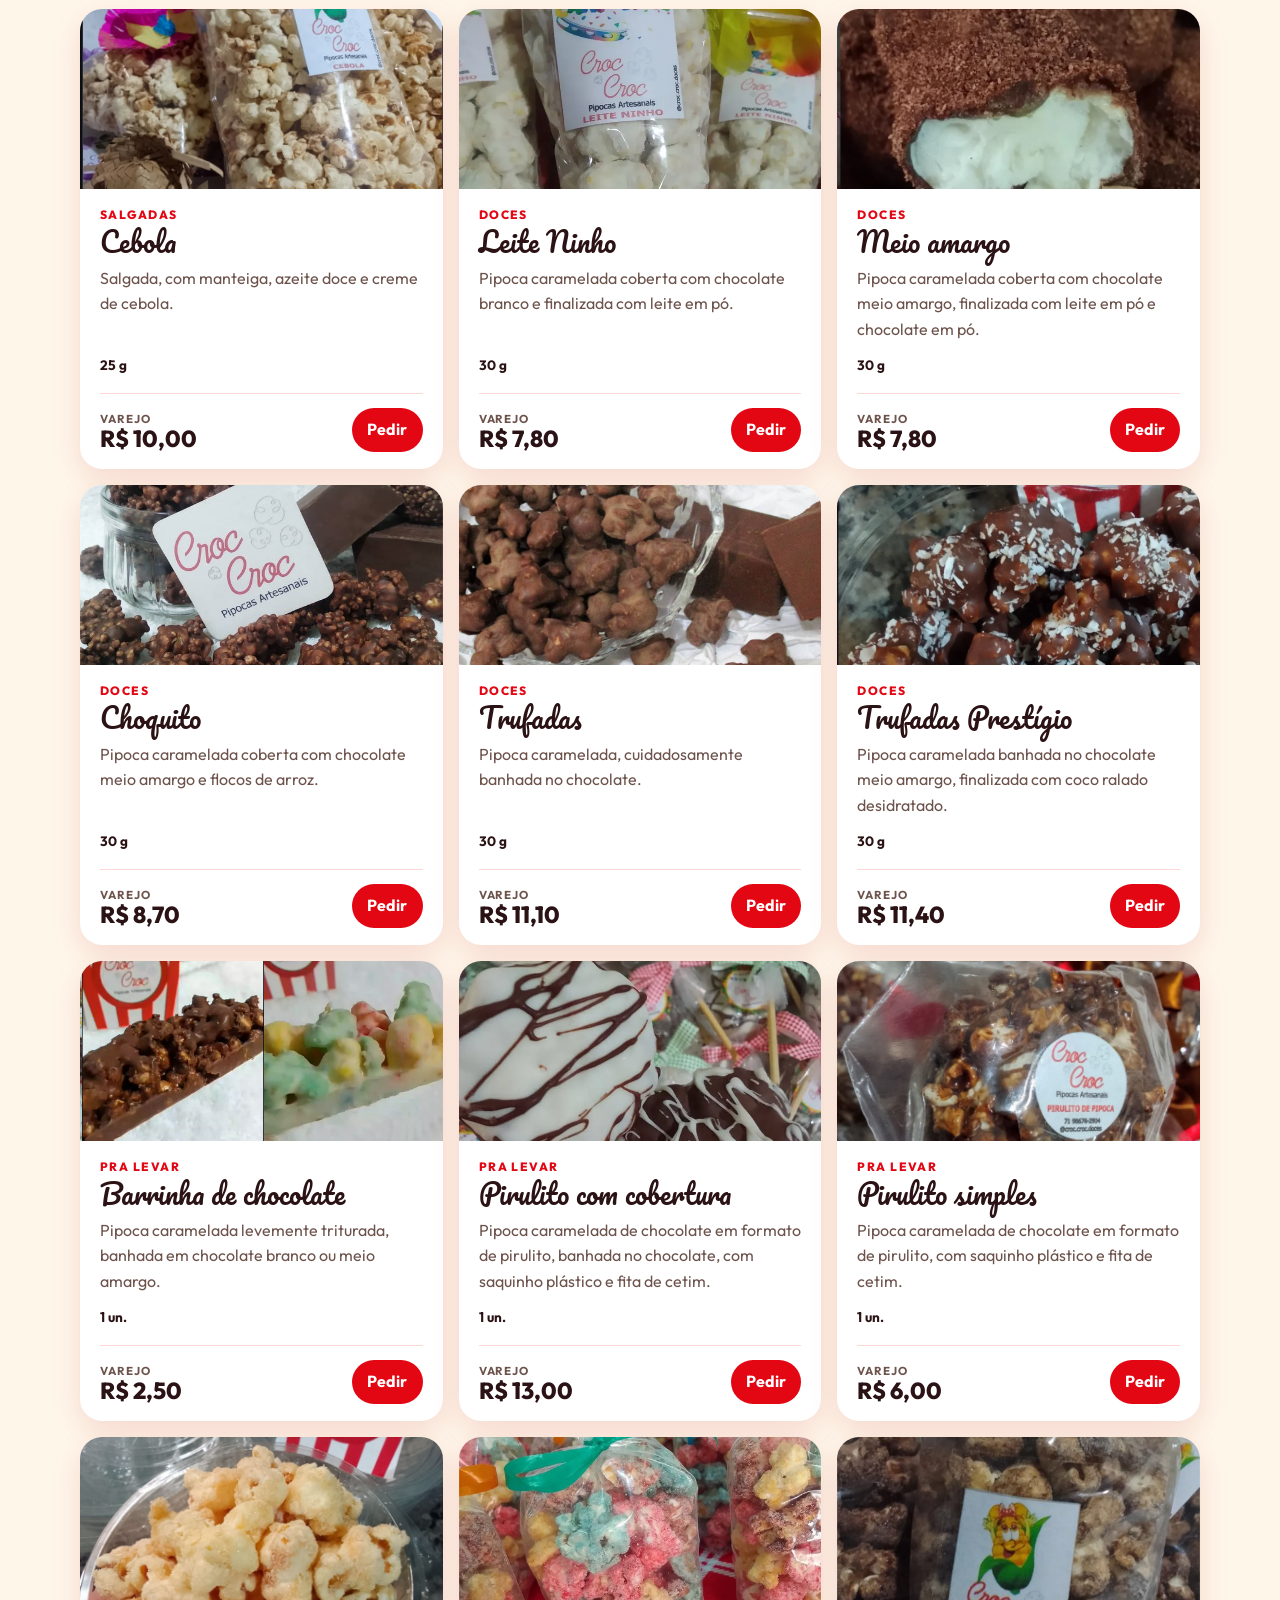
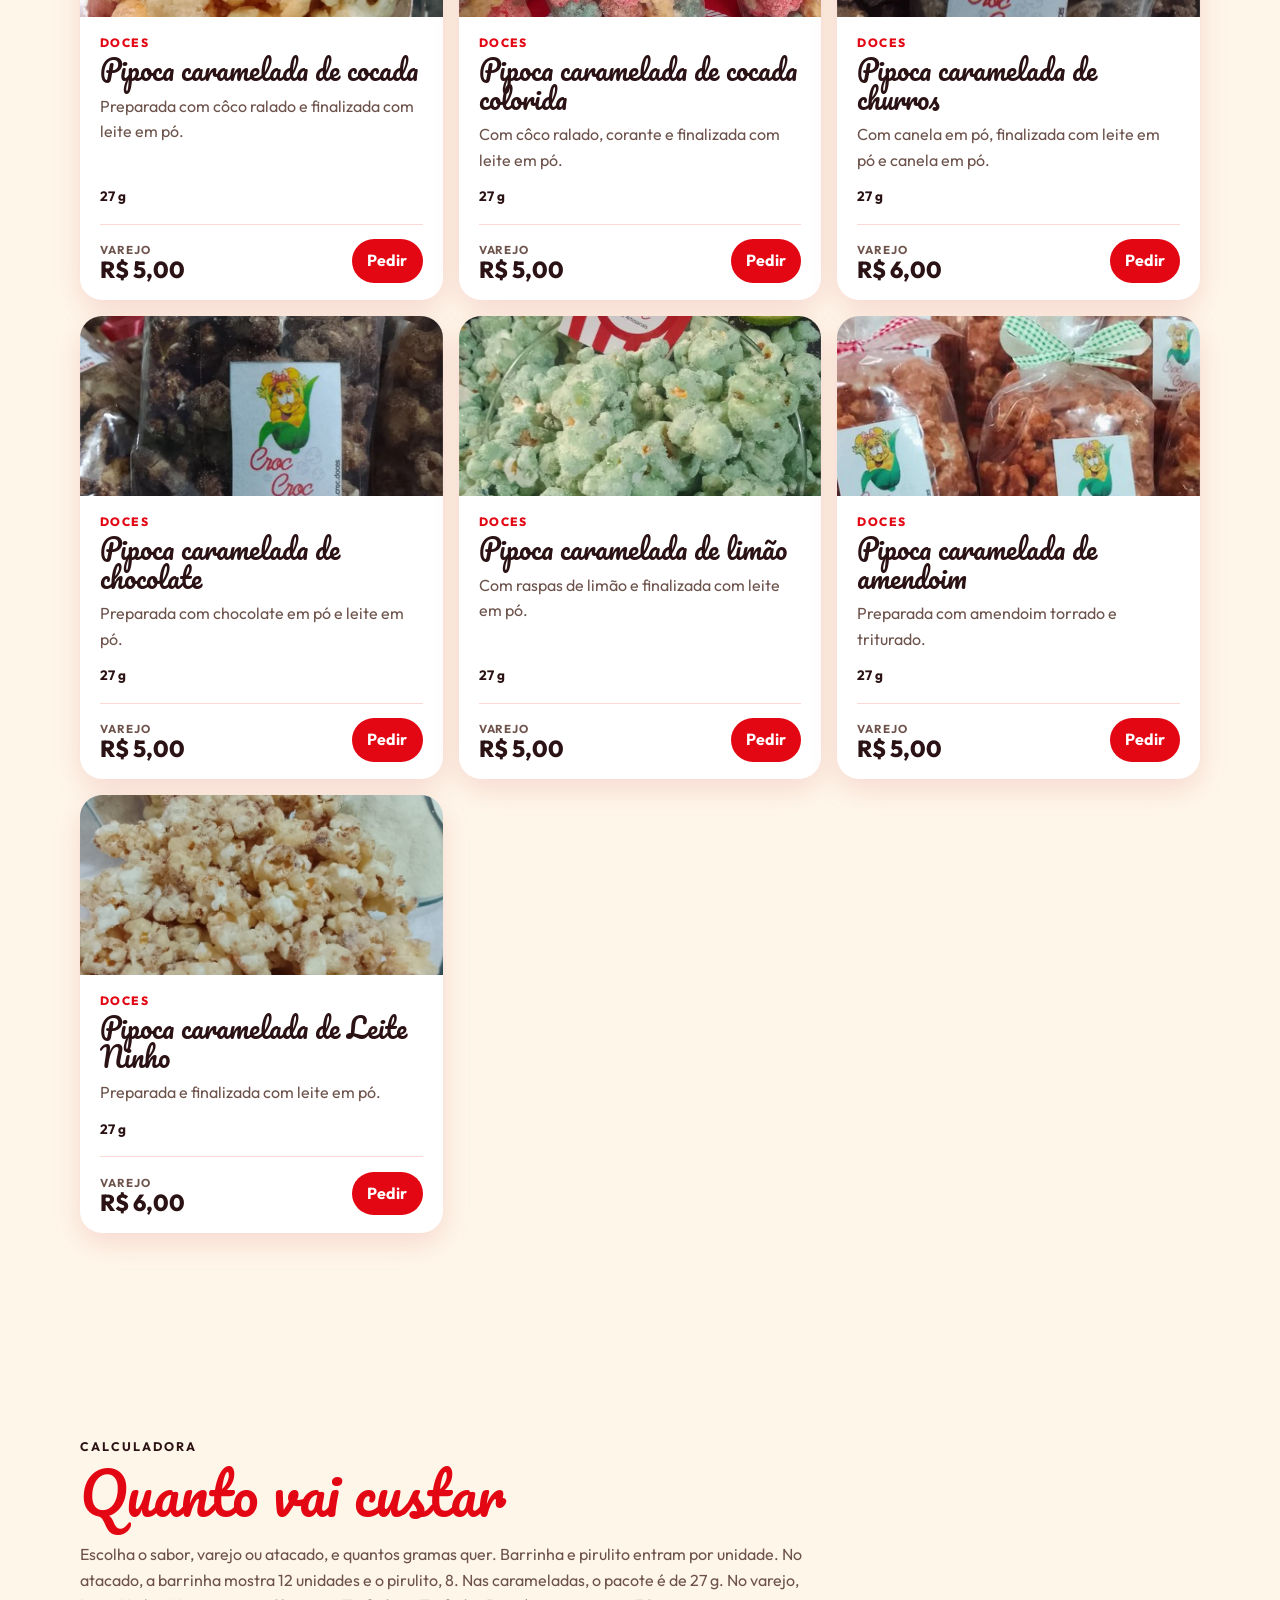
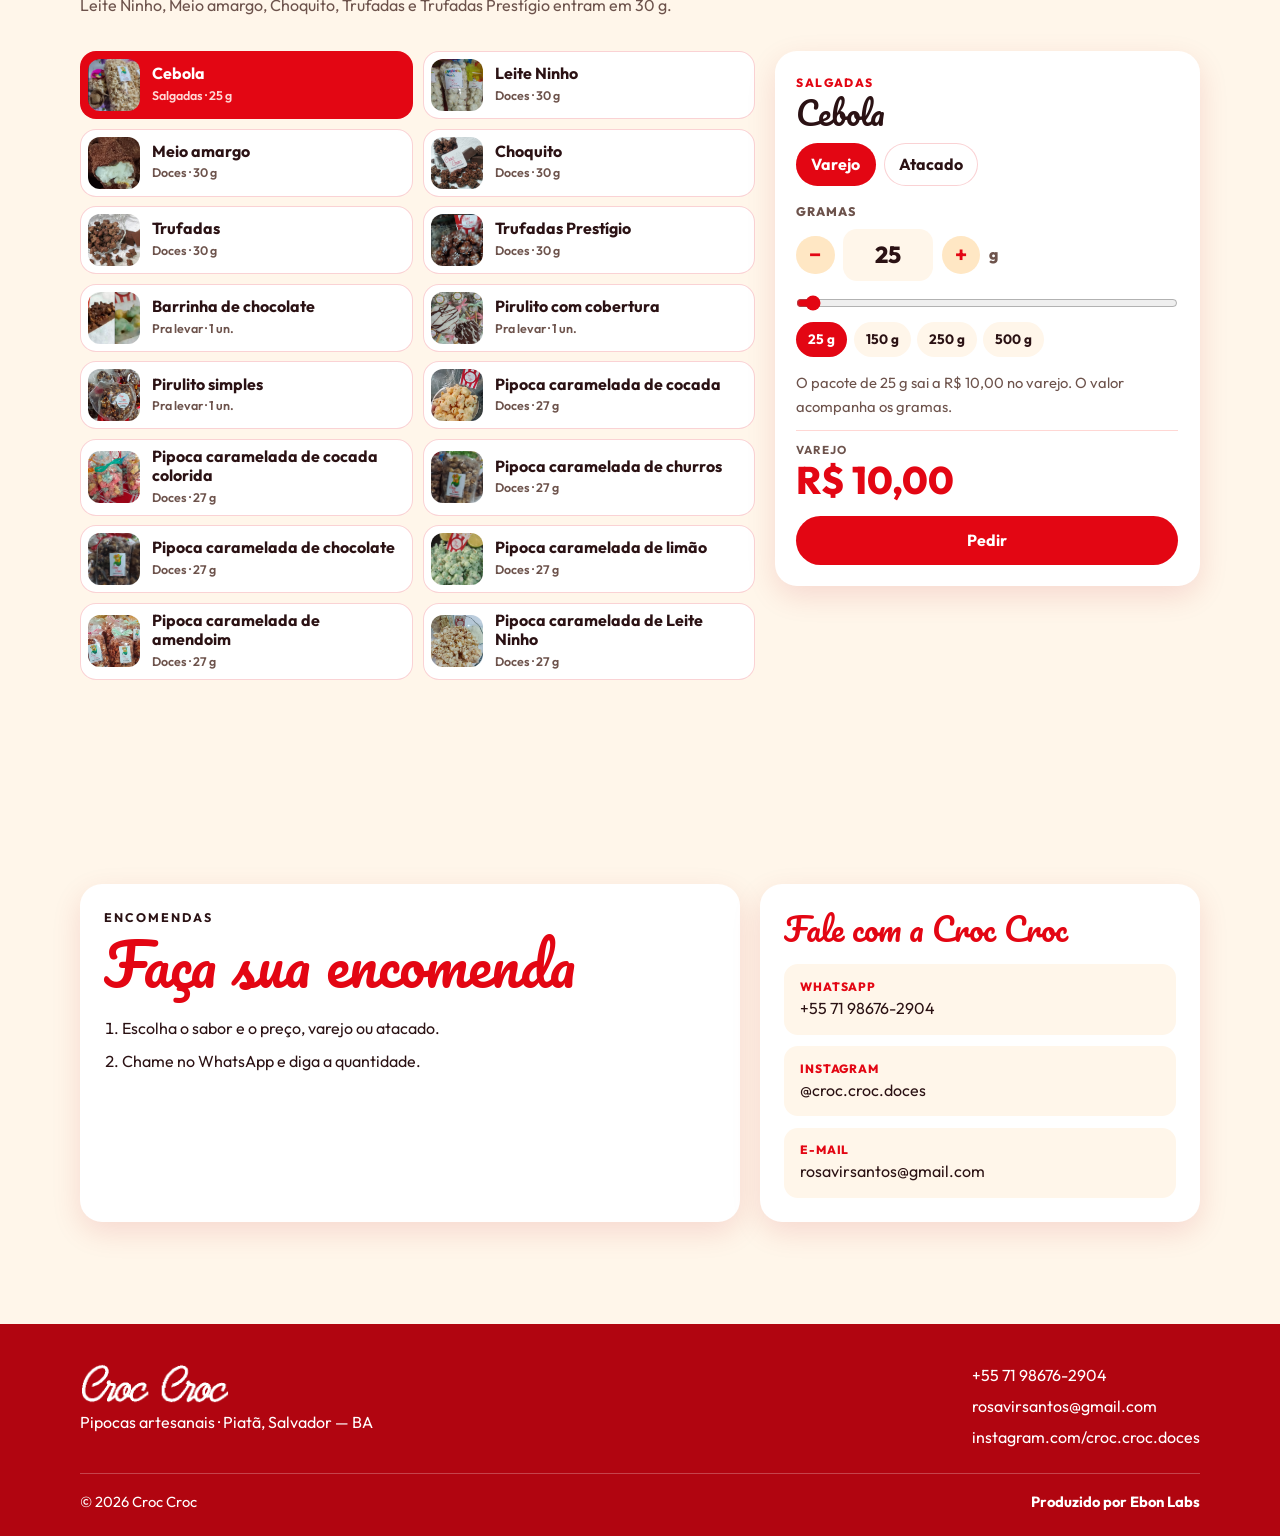
==== commit 607c16d8: "feat: new approch for presenting prices" ====
--- a/index.html
+++ b/index.html
@@ -90,32 +90,32 @@
             {
               "@type": "MenuItem",
               "name": "Leite Ninho",
-              "description": "Pipoca caramelada coberta com chocolate branco e finalizada com leite em pó. Pacote de 100 g.",
-              "offers": { "@type": "Offer", "price": "26.00", "priceCurrency": "BRL" }
+              "description": "Pipoca caramelada coberta com chocolate branco e finalizada com leite em pó. Varejo de 30 g.",
+              "offers": { "@type": "Offer", "price": "7.80", "priceCurrency": "BRL" }
             },
             {
               "@type": "MenuItem",
               "name": "Meio amargo",
-              "description": "Pipoca caramelada coberta com chocolate meio amargo, finalizada com leite em pó e chocolate em pó. Pacote de 100 g.",
-              "offers": { "@type": "Offer", "price": "26.00", "priceCurrency": "BRL" }
+              "description": "Pipoca caramelada coberta com chocolate meio amargo, finalizada com leite em pó e chocolate em pó. Varejo de 30 g.",
+              "offers": { "@type": "Offer", "price": "7.80", "priceCurrency": "BRL" }
             },
             {
               "@type": "MenuItem",
               "name": "Choquito",
-              "description": "Pipoca caramelada coberta com chocolate meio amargo e flocos de arroz. Pacote de 100 g.",
-              "offers": { "@type": "Offer", "price": "29.00", "priceCurrency": "BRL" }
+              "description": "Pipoca caramelada coberta com chocolate meio amargo e flocos de arroz. Varejo de 30 g.",
+              "offers": { "@type": "Offer", "price": "8.70", "priceCurrency": "BRL" }
             },
             {
               "@type": "MenuItem",
               "name": "Trufadas",
-              "description": "Pipoca caramelada, cuidadosamente banhada no chocolate. Pacote de 100 g.",
-              "offers": { "@type": "Offer", "price": "37.00", "priceCurrency": "BRL" }
+              "description": "Pipoca caramelada, cuidadosamente banhada no chocolate. Varejo de 30 g.",
+              "offers": { "@type": "Offer", "price": "11.10", "priceCurrency": "BRL" }
             },
             {
               "@type": "MenuItem",
               "name": "Trufadas Prestígio",
-              "description": "Pipoca caramelada banhada no chocolate meio amargo, finalizada com coco ralado desidratado. Pacote de 100 g.",
-              "offers": { "@type": "Offer", "price": "38.00", "priceCurrency": "BRL" }
+              "description": "Pipoca caramelada banhada no chocolate meio amargo, finalizada com coco ralado desidratado. Varejo de 30 g.",
+              "offers": { "@type": "Offer", "price": "11.40", "priceCurrency": "BRL" }
             },
             {
               "@type": "MenuItem",
@@ -168,19 +168,19 @@
             {
               "@type": "MenuItem",
               "name": "Barrinha de chocolate",
-              "description": "Pipoca caramelada levemente triturada, banhada em chocolate branco ou meio amargo.",
+              "description": "Pipoca caramelada levemente triturada, banhada em chocolate branco ou meio amargo. Atacado de 12 unidades a R$ 24,00.",
               "offers": { "@type": "Offer", "price": "2.50", "priceCurrency": "BRL" }
             },
             {
               "@type": "MenuItem",
               "name": "Pirulito com cobertura",
-              "description": "Pipoca caramelada de chocolate em formato de pirulito, banhada no chocolate, com saquinho plástico e fita de cetim.",
+              "description": "Pipoca caramelada de chocolate em formato de pirulito, banhada no chocolate, com saquinho plástico e fita de cetim. Atacado de 8 unidades a R$ 96,00.",
               "offers": { "@type": "Offer", "price": "13.00", "priceCurrency": "BRL" }
             },
             {
               "@type": "MenuItem",
               "name": "Pirulito simples",
-              "description": "Pipoca caramelada de chocolate em formato de pirulito, com saquinho plástico e fita de cetim.",
+              "description": "Pipoca caramelada de chocolate em formato de pirulito, com saquinho plástico e fita de cetim. Atacado de 8 unidades a R$ 40,00.",
               "offers": { "@type": "Offer", "price": "6.00", "priceCurrency": "BRL" }
             }
           ]
@@ -310,7 +310,7 @@
                     <h2 class="section__title" id="casa-title">Doce, salgada e para presente</h2>
                     <p>A Croc Croc faz pipoca artesanal no Piatã, em Salvador. As trufas, a barrinha e os pirulitos
                         levam chocolate.</p>
-                    <p>O varejo é 1 unidade. O atacado é a venda de uma receita completa, com 10% ou 20% sobre o varejo.</p>
+                    <p>O varejo é 1 unidade. No atacado, o preço se mantém em quantidades maiores.</p>
                 </div>
             </div>
         </section>
@@ -419,8 +419,7 @@
                 <header class="reveal">
                     <p class="eyebrow">Cardápio</p>
                     <h2 class="section__title" id="cardapio-title">Escolha o sabor</h2>
-                    <p class="section__desc">Preços de venda. Varejo é 1 unidade. Atacado é uma receita completa, com 10%
-                        ou 20% sobre o varejo.</p>
+                    <p class="section__desc">Preços de venda. Varejo é 1 unidade. No atacado, o preço se mantém em quantidades maiores.</p>
                 </header>
                 <div class="menu-tools">
                     <div class="chips" id="menu-groups" role="group" aria-label="Filtrar sabores"></div>
@@ -434,22 +433,22 @@
                 <div class="menu-grid" id="menu-grid"></div>
                 <noscript>
                     <ul>
-                        <li>Cebola, 25 g. Salgada, com manteiga, azeite doce e creme de cebola. Varejo R$ 10,00. 1 receita (6 pacotes) R$ 9,00. 2 receitas R$ 8,00.</li>
-                        <li>Leite Ninho, 100 g. Pipoca caramelada coberta com chocolate branco e leite em pó. Varejo R$ 26,00. 1 receita R$ 23,00. 2 receitas R$ 21,00.</li>
-                        <li>Meio amargo, 100 g. Chocolate meio amargo, leite em pó e chocolate em pó. Varejo R$ 26,00. 1 receita R$ 23,00. 2 receitas R$ 21,00.</li>
-                        <li>Choquito, 100 g. Chocolate meio amargo e flocos de arroz. Varejo R$ 29,00. 1 receita R$ 26,00. 2 receitas R$ 23,00.</li>
-                        <li>Trufadas, 100 g. Pipoca caramelada banhada no chocolate. Varejo R$ 37,00. 1 receita R$ 33,00. 2 receitas R$ 30,00.</li>
-                        <li>Trufadas Prestígio, 100 g. Chocolate meio amargo e coco ralado desidratado. Varejo R$ 38,00. 1 receita R$ 34,00. 2 receitas R$ 30,00.</li>
-                        <li>Barrinha de chocolate. Varejo R$ 2,50. 1 receita (12 un.) R$ 2,00.</li>
-                        <li>Pirulito com cobertura. Varejo R$ 13,00. 1 receita (8 un.) R$ 12,00. 2 receitas R$ 10,00.</li>
-                        <li>Pirulito simples. Varejo R$ 6,00. 1 receita (8 un.) R$ 5,00.</li>
-                        <li>Pipoca caramelada de cocada. Varejo 27 g R$ 5,00, 1 receita (8 pacotes) R$ 4,00. Pacote de 200 g: 1 receita R$ 38,00; 2 receitas R$ 34,00.</li>
-                        <li>Pipoca caramelada de cocada colorida. Varejo 27 g R$ 5,00, 1 receita (8 pacotes) R$ 4,00. Pacote de 200 g: 1 receita R$ 38,00; 2 receitas R$ 34,00.</li>
-                        <li>Pipoca caramelada de churros. Varejo 27 g R$ 6,00, 1 receita (8 pacotes) R$ 5,00. Pacote de 200 g: 1 receita R$ 41,00; 2 receitas R$ 36,00.</li>
-                        <li>Pipoca caramelada de chocolate. Varejo 27 g R$ 5,00, 1 receita (8 pacotes) R$ 4,00. Pacote de 200 g: 1 receita R$ 39,00; 2 receitas R$ 34,00.</li>
-                        <li>Pipoca caramelada de limão. Varejo 27 g R$ 5,00, 1 receita (8 pacotes) R$ 4,00. Pacote de 200 g: 1 receita R$ 34,00; 2 receitas R$ 30,00.</li>
-                        <li>Pipoca caramelada de amendoim. Varejo 27 g R$ 5,00, 1 receita (8 pacotes) R$ 4,00. Pacote de 200 g: 1 receita R$ 38,00; 2 receitas R$ 34,00.</li>
-                        <li>Pipoca caramelada de Leite Ninho. Varejo 27 g R$ 6,00, 1 receita (8 pacotes) R$ 5,00. Pacote de 200 g: 1 receita R$ 37,00; 2 receitas R$ 33,00.</li>
+                        <li>Cebola. Salgada, com manteiga, azeite doce e creme de cebola. Varejo 25 g R$ 10,00. Atacado 150 g R$ 54,00.</li>
+                        <li>Leite Ninho. Varejo 30 g R$ 7,80. Atacado 100 g R$ 23,00.</li>
+                        <li>Meio amargo. Varejo 30 g R$ 7,80. Atacado 100 g R$ 23,00.</li>
+                        <li>Choquito. Varejo 30 g R$ 8,70. Atacado 100 g R$ 26,00.</li>
+                        <li>Trufadas. Varejo 30 g R$ 11,10. Atacado 100 g R$ 33,00.</li>
+                        <li>Trufadas Prestígio. Varejo 30 g R$ 11,40. Atacado 100 g R$ 34,00.</li>
+                        <li>Barrinha de chocolate. Varejo 1 un. R$ 2,50. Atacado 1 un. R$ 2,00. Atacado 12 un. R$ 24,00.</li>
+                        <li>Pirulito com cobertura. Varejo 1 un. R$ 13,00. Atacado 1 un. R$ 12,00. Atacado 8 un. R$ 96,00.</li>
+                        <li>Pirulito simples. Varejo 1 un. R$ 6,00. Atacado 1 un. R$ 5,00. Atacado 8 un. R$ 40,00.</li>
+                        <li>Pipoca caramelada de cocada. Varejo 27 g R$ 5,00. Atacado do pacote de 200 g R$ 38,00.</li>
+                        <li>Pipoca caramelada de cocada colorida. Varejo 27 g R$ 5,00. Atacado do pacote de 200 g R$ 38,00.</li>
+                        <li>Pipoca caramelada de churros. Varejo 27 g R$ 6,00. Atacado do pacote de 200 g R$ 41,00.</li>
+                        <li>Pipoca caramelada de chocolate. Varejo 27 g R$ 5,00. Atacado do pacote de 200 g R$ 39,00.</li>
+                        <li>Pipoca caramelada de limão. Varejo 27 g R$ 5,00. Atacado do pacote de 200 g R$ 34,00.</li>
+                        <li>Pipoca caramelada de amendoim. Varejo 27 g R$ 5,00. Atacado do pacote de 200 g R$ 38,00.</li>
+                        <li>Pipoca caramelada de Leite Ninho. Varejo 27 g R$ 6,00. Atacado do pacote de 200 g R$ 37,00.</li>
                     </ul>
                 </noscript>
             </div>
@@ -461,7 +460,7 @@
                     <p class="eyebrow">Calculadora</p>
                     <h2 class="section__title" id="calculadora-title">Quanto vai custar</h2>
                     <p class="section__desc">Escolha o sabor, varejo ou atacado, e quantos gramas quer. Barrinha e
-                        pirulito entram por unidade. Nas carameladas, o pacote é de 27 g.</p>
+                        pirulito entram por unidade. No atacado, a barrinha mostra 12 unidades e o pirulito, 8. Nas carameladas, o pacote é de 27 g. No varejo, Leite Ninho, Meio amargo, Choquito, Trufadas e Trufadas Prestígio entram em 30 g.</p>
                 </header>
                 <div class="calc reveal">
                     <div class="calc__flavors" id="calc-flavors" role="radiogroup" aria-label="Sabor"></div>
--- a/css/style.css
+++ b/css/style.css
@@ -852,6 +852,14 @@
   line-height: 1.1;
 }
 
+.menu-card__bundle {
+  display: block;
+  margin-top: 0.35rem;
+  font-size: 0.82rem;
+  font-weight: 700;
+  line-height: 1.2;
+}
+
 .menu-card__amount {
   display: block;
   margin-bottom: 0.35rem;
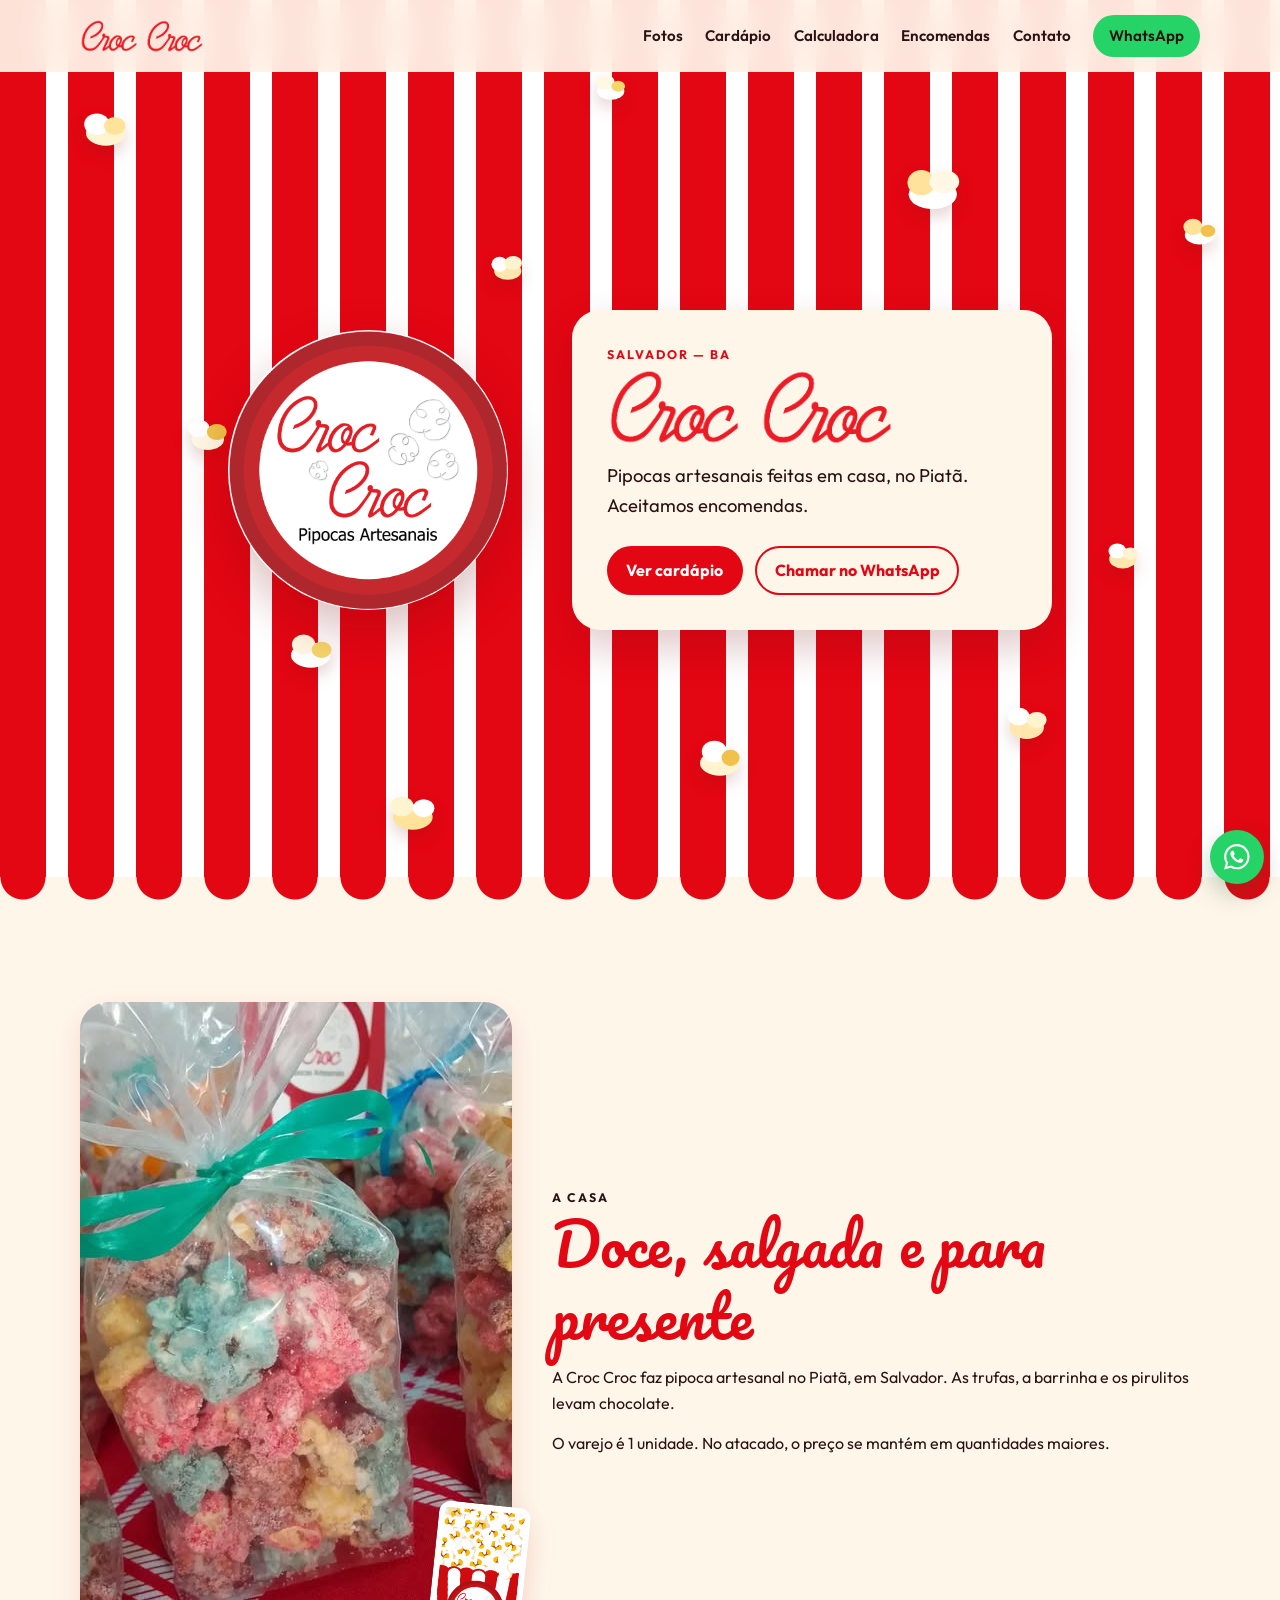
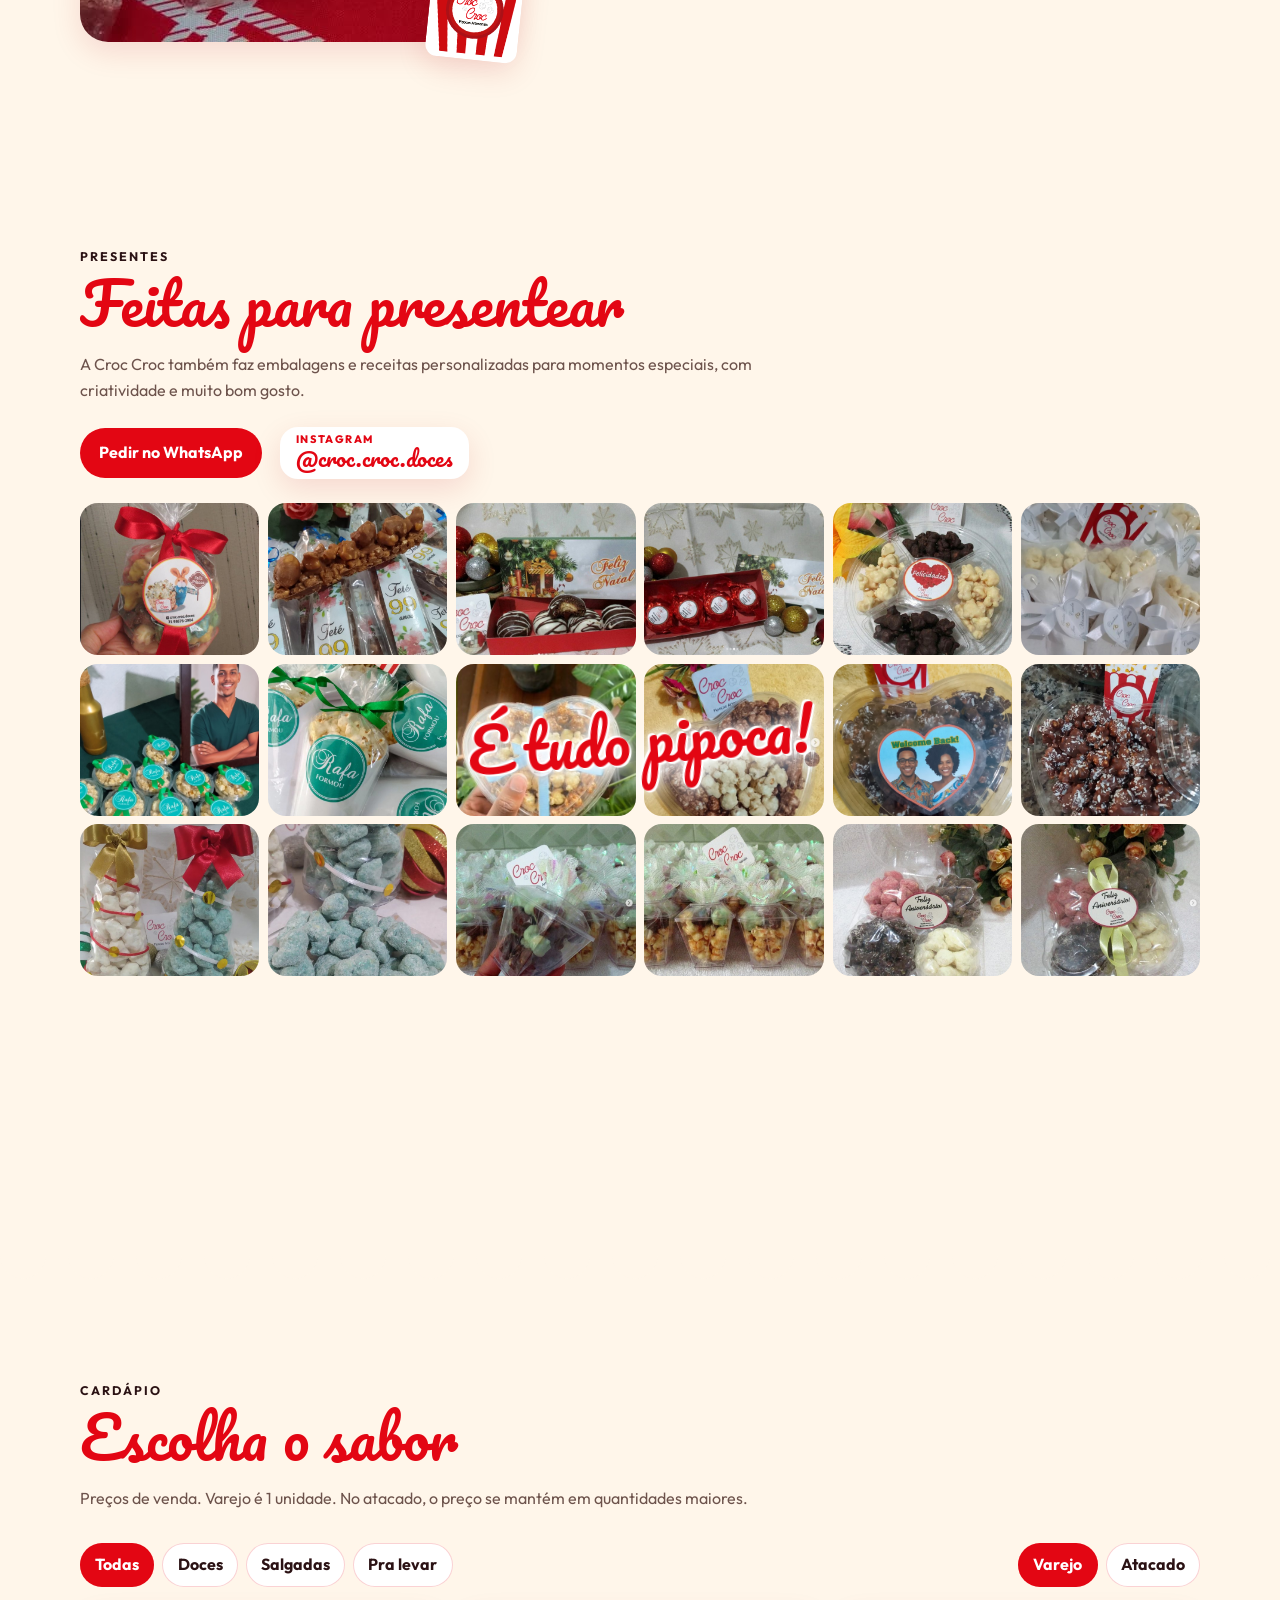
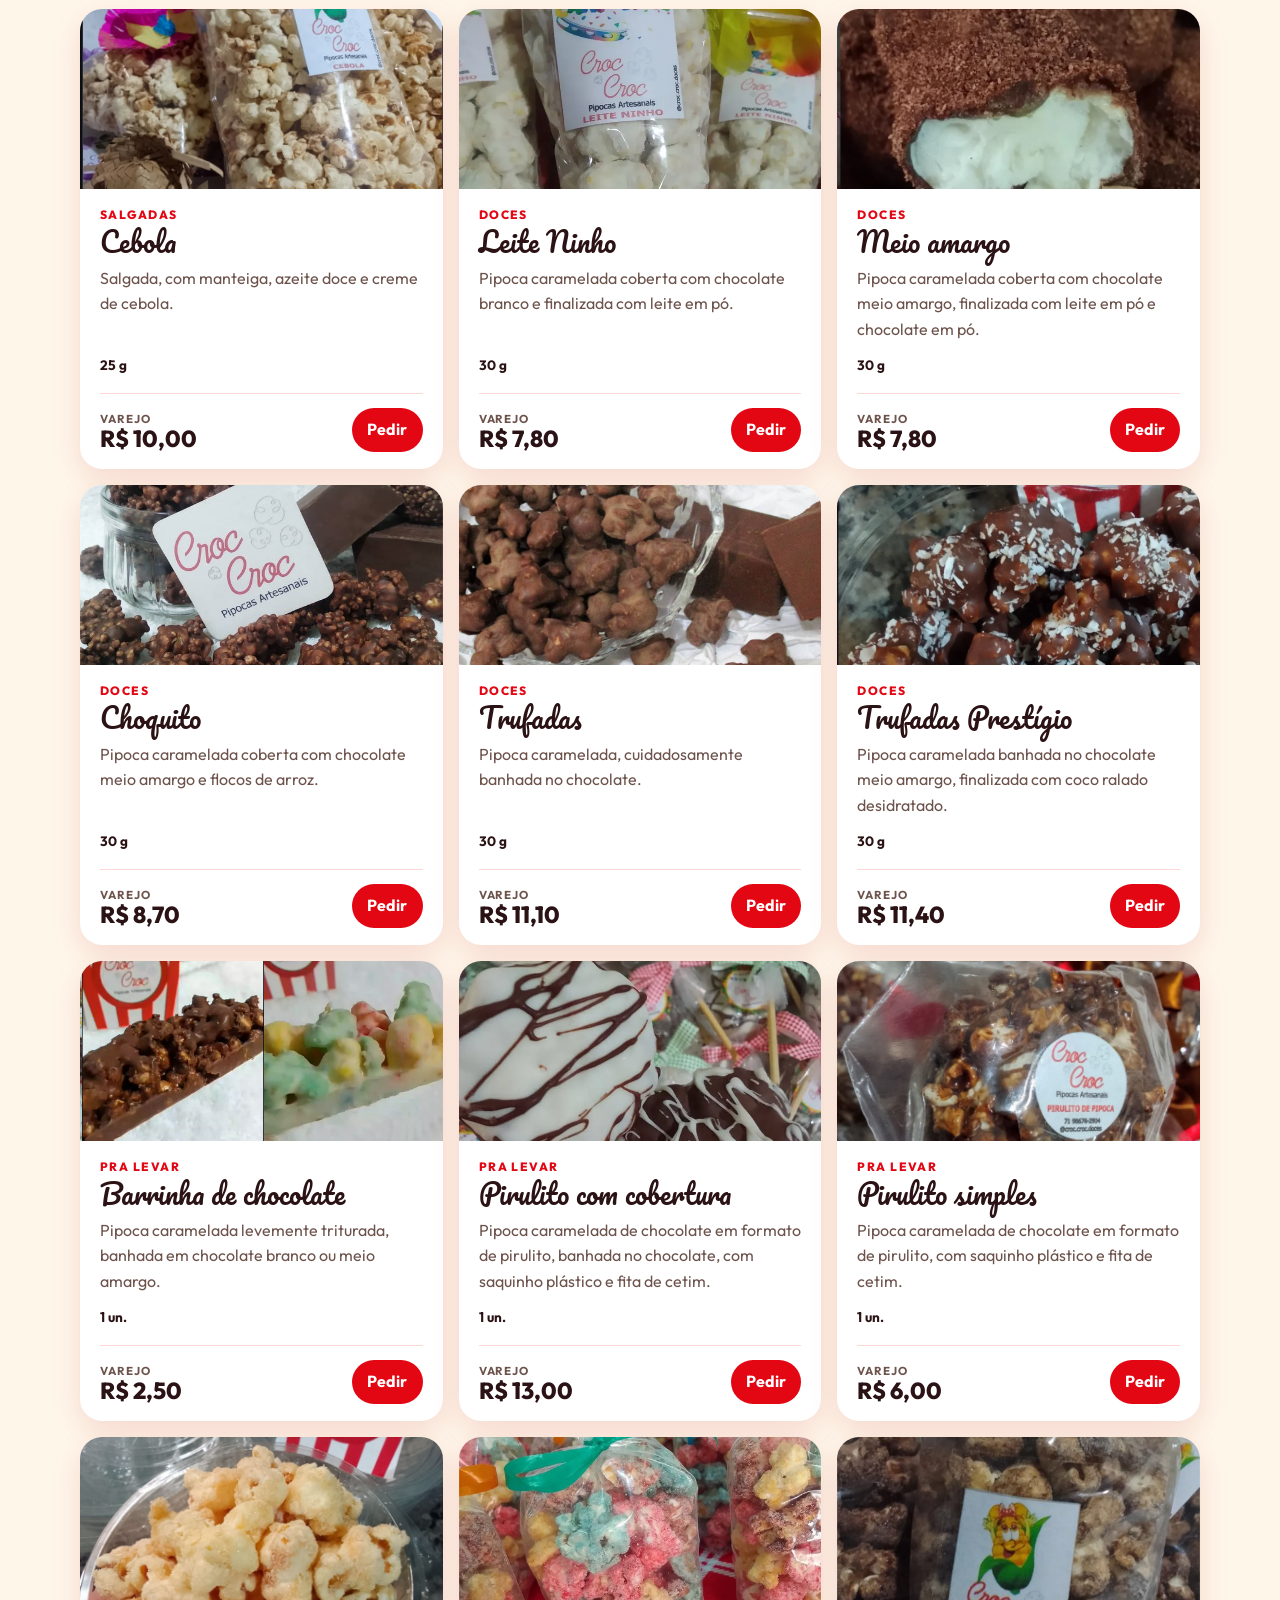
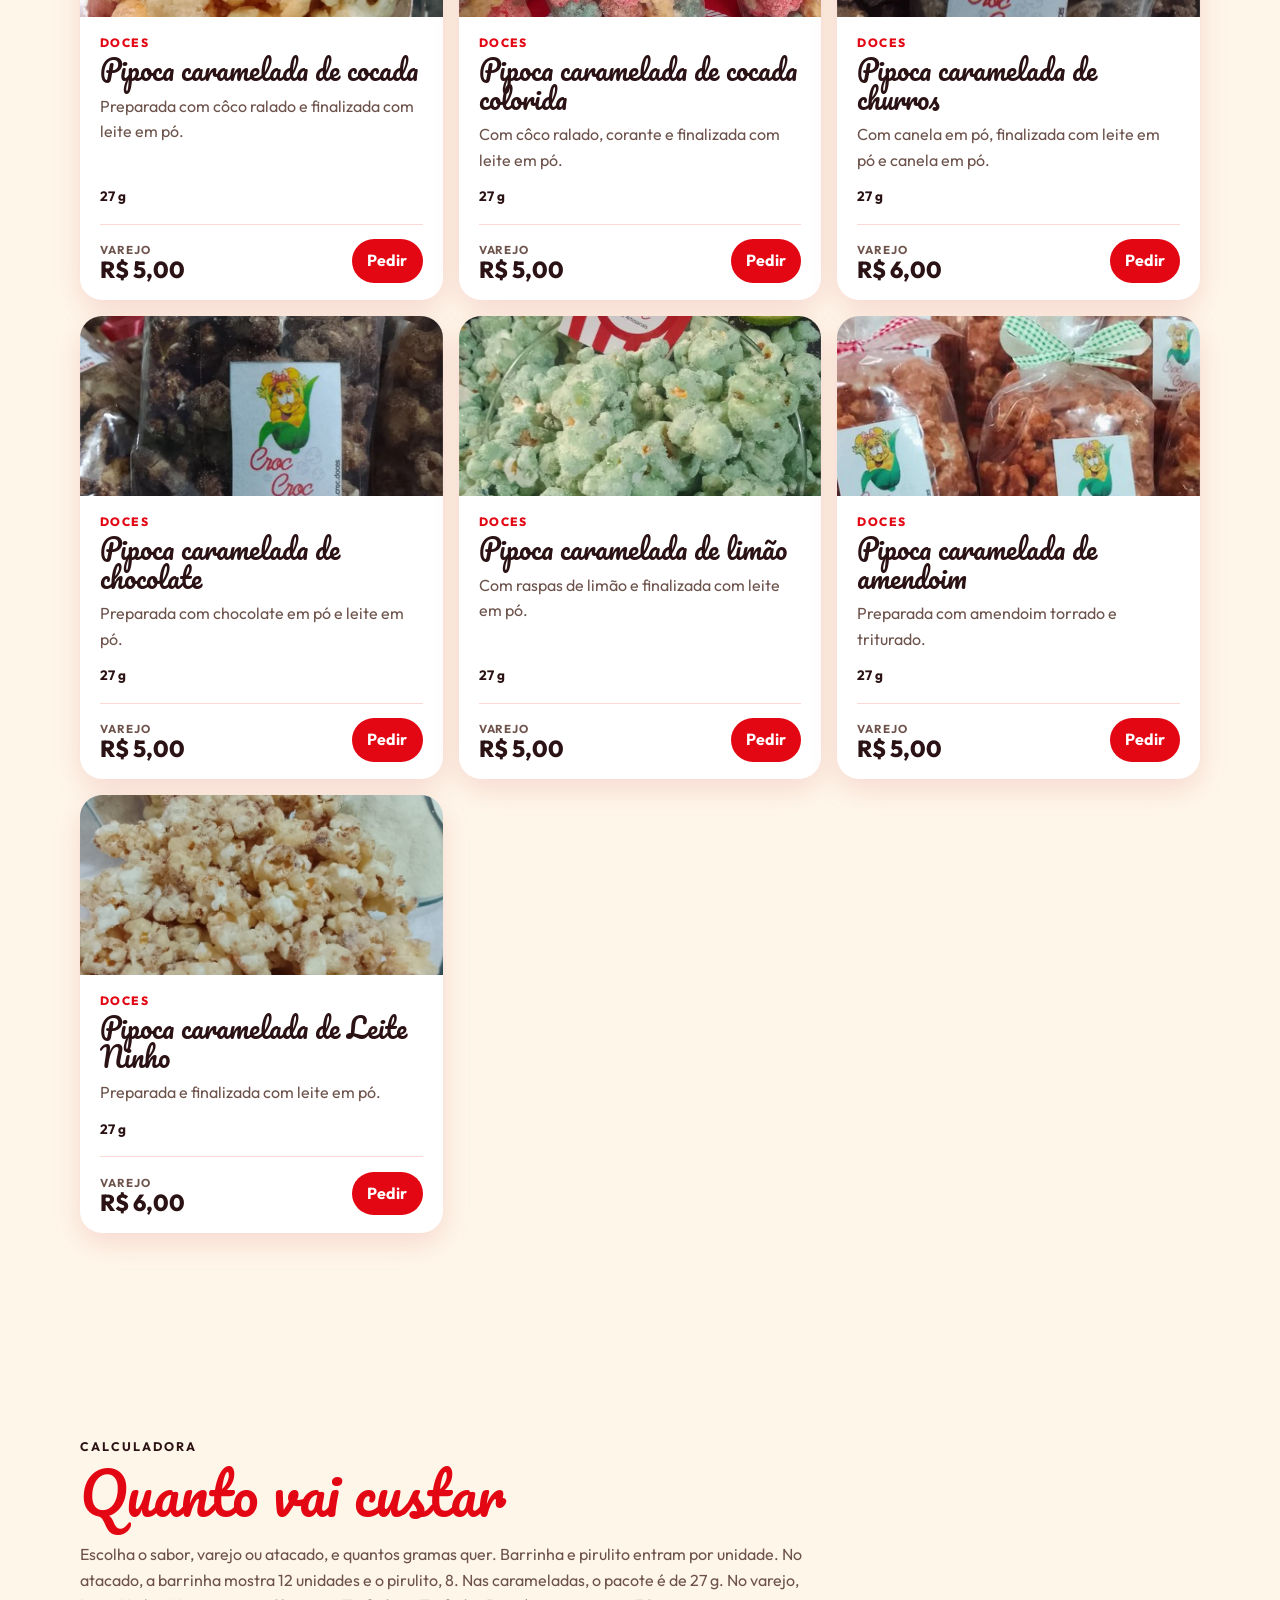
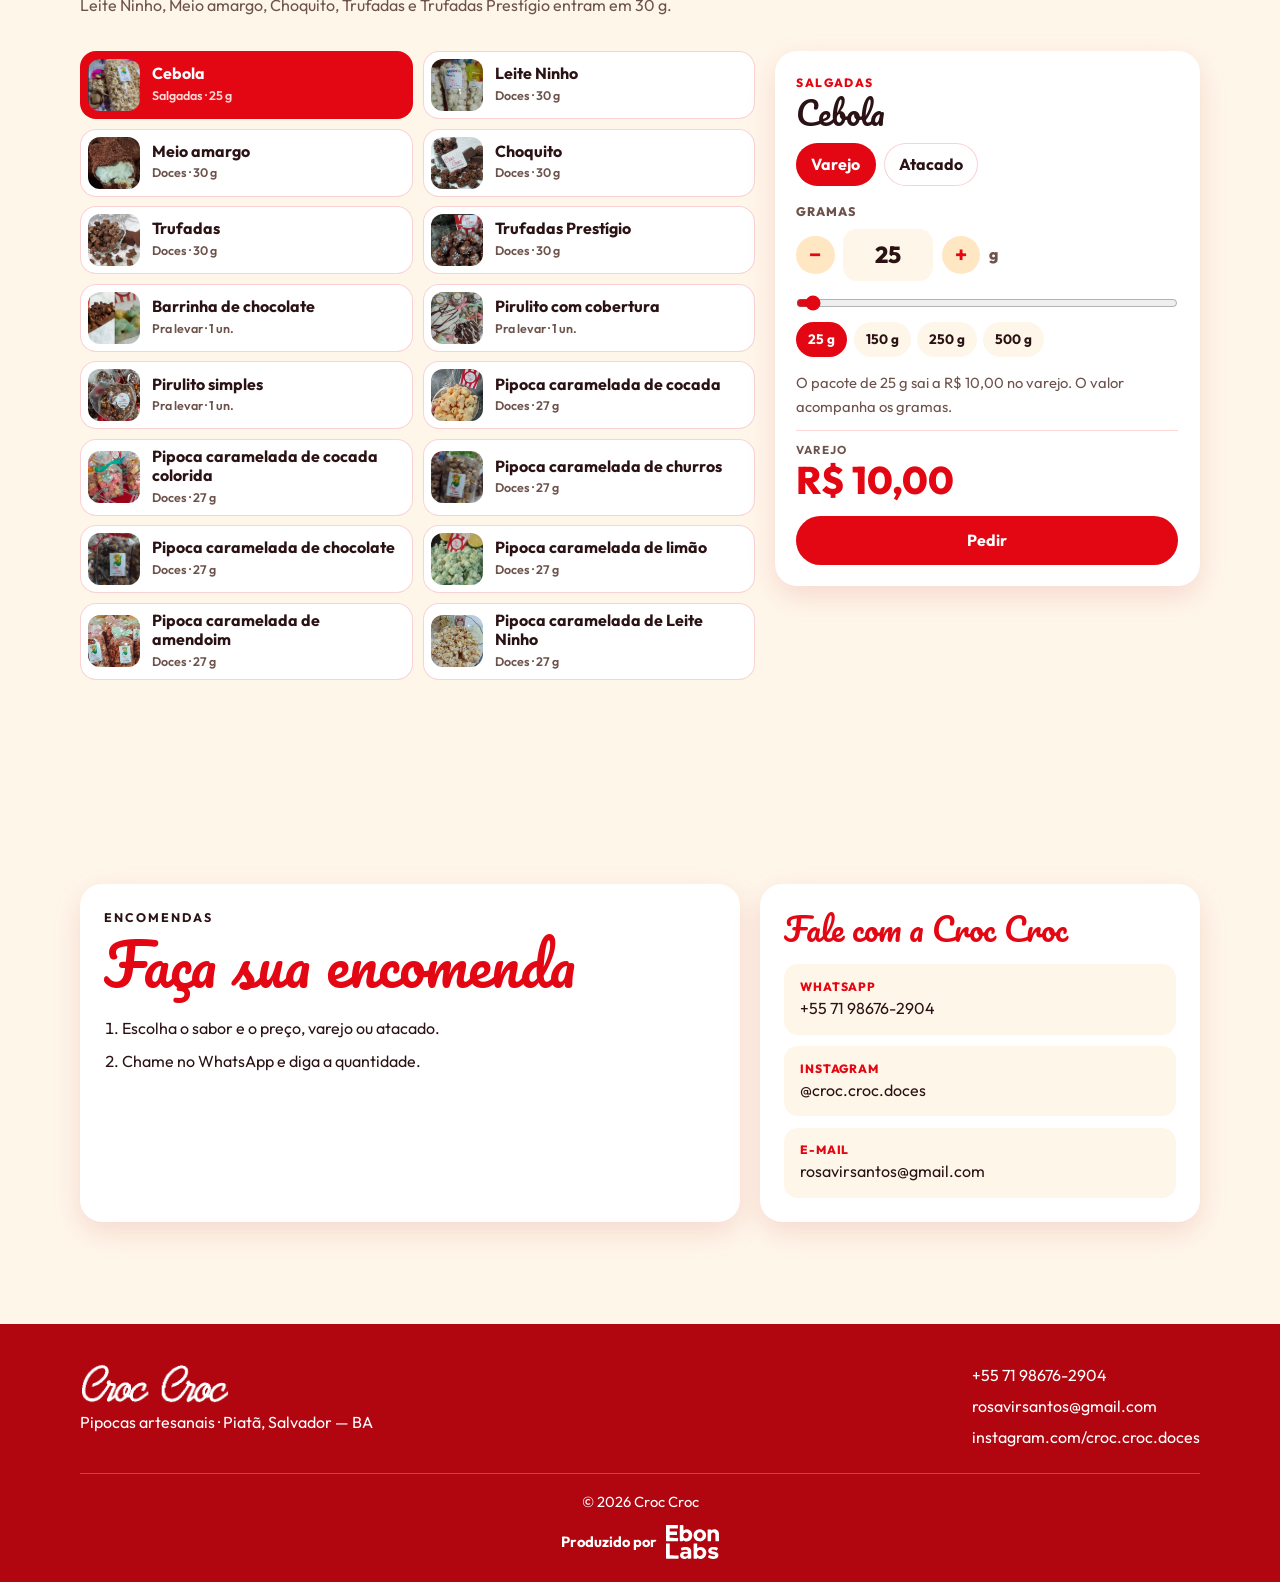
==== commit 42de4572: "feat: ebonlabs logo" ====
--- a/index.html
+++ b/index.html
@@ -535,7 +535,7 @@
         </div>
         <div class="container footer__base">
             <p>© <span id="year"></span> Croc Croc</p>
-            <p class="footer__credit">Produzido por <a href="mailto:ebonlabs@gmail.com">Ebon Labs</a></p>
+            <p class="footer__credit">Produzido por <a href="https://ebonlabs.pages.dev/" target="_blank" rel="noopener noreferrer"><img src="assets/ebon-labs.svg" alt="Ebon Labs" width="78" height="51"></a></p>
         </div>
     </footer>
 
--- a/css/style.css
+++ b/css/style.css
@@ -1177,18 +1177,32 @@
   border-top: 1px solid rgba(255, 255, 255, 0.25);
   padding-top: 1rem;
   display: flex;
-  justify-content: space-between;
-  gap: 1rem;
-  flex-wrap: wrap;
+  flex-direction: column;
+  align-items: center;
+  text-align: center;
+  gap: 0.7rem;
   font-size: 0.92rem;
 }
 
 .footer__credit {
+  display: flex;
+  align-items: center;
+  justify-content: center;
+  gap: 0.55rem;
   font-weight: 700;
 }
 
-.footer__credit a:hover {
-  text-decoration: underline;
+.footer__credit a {
+  display: inline-flex;
+  line-height: 0;
+}
+
+.footer__credit img {
+  display: block;
+  height: 2.15rem;
+  width: auto;
+  background: transparent;
+  filter: brightness(0) invert(1);
 }
 
 .whatsapp {
